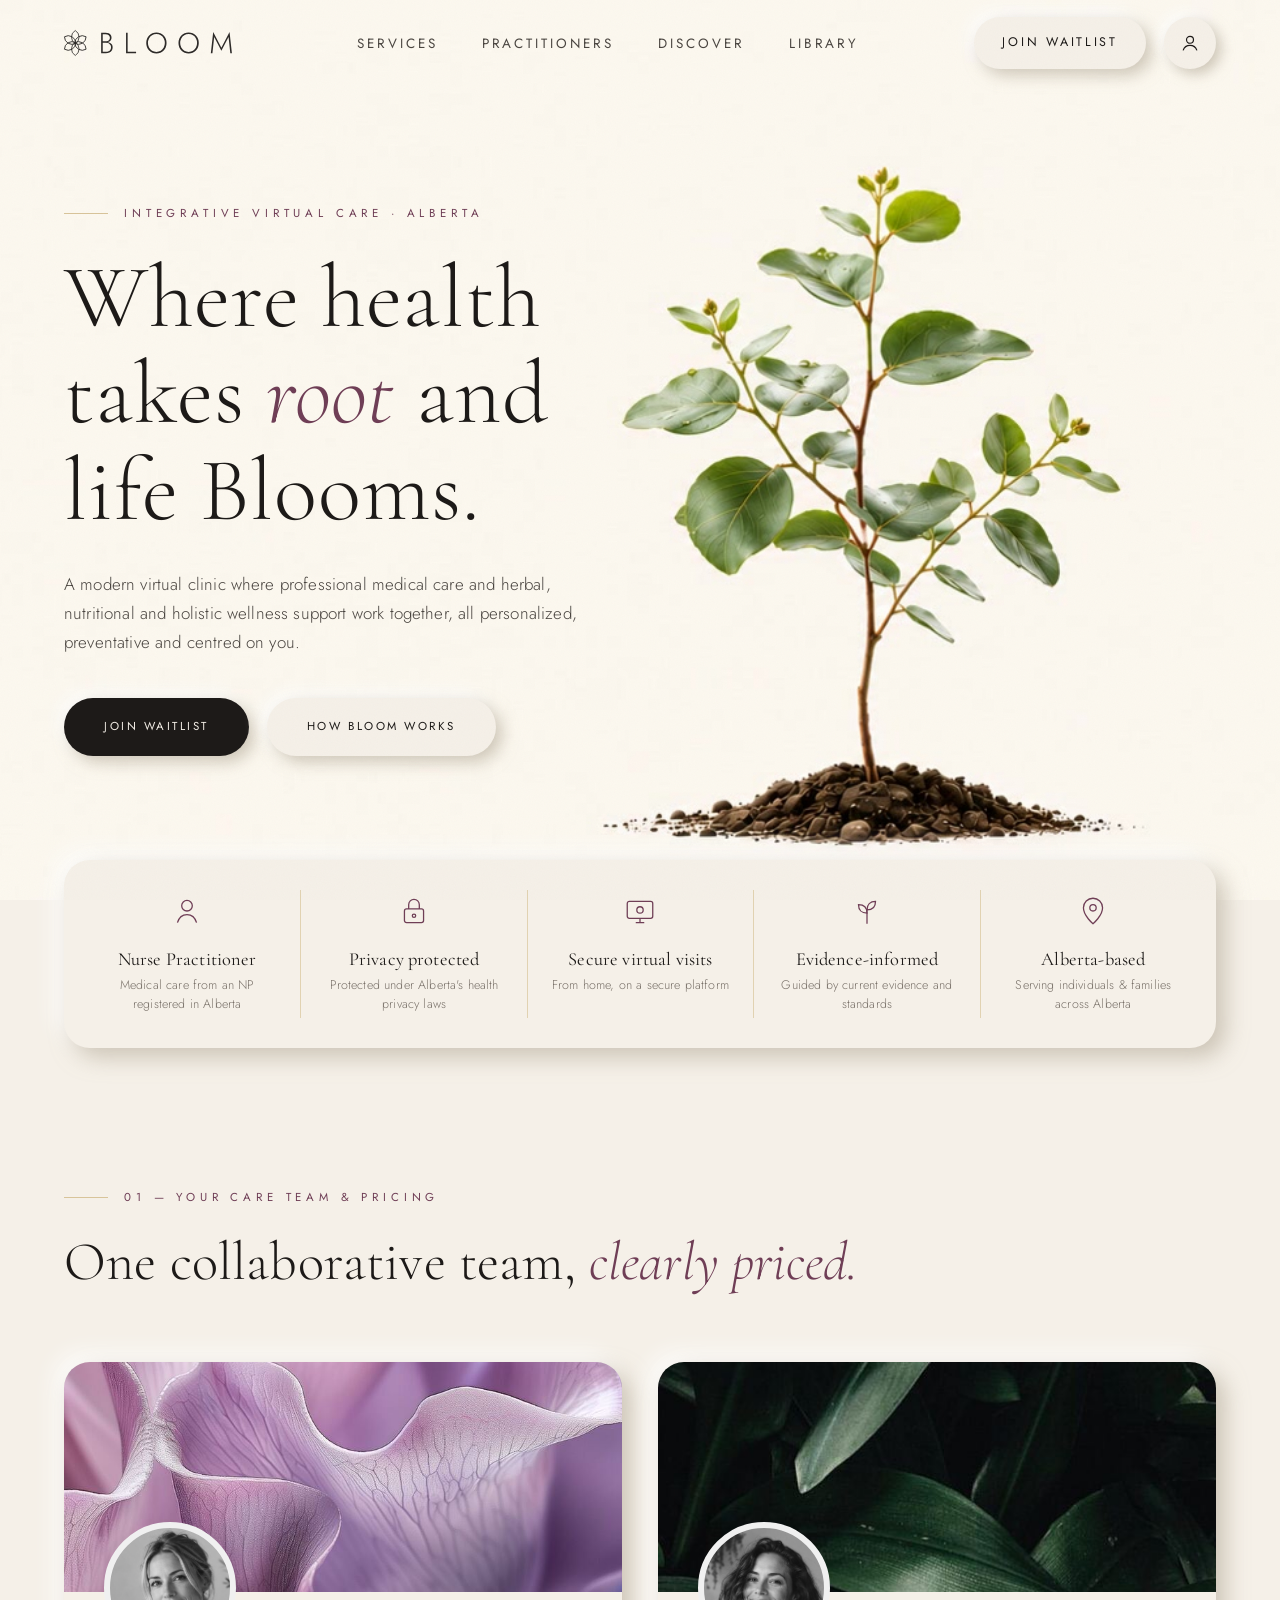
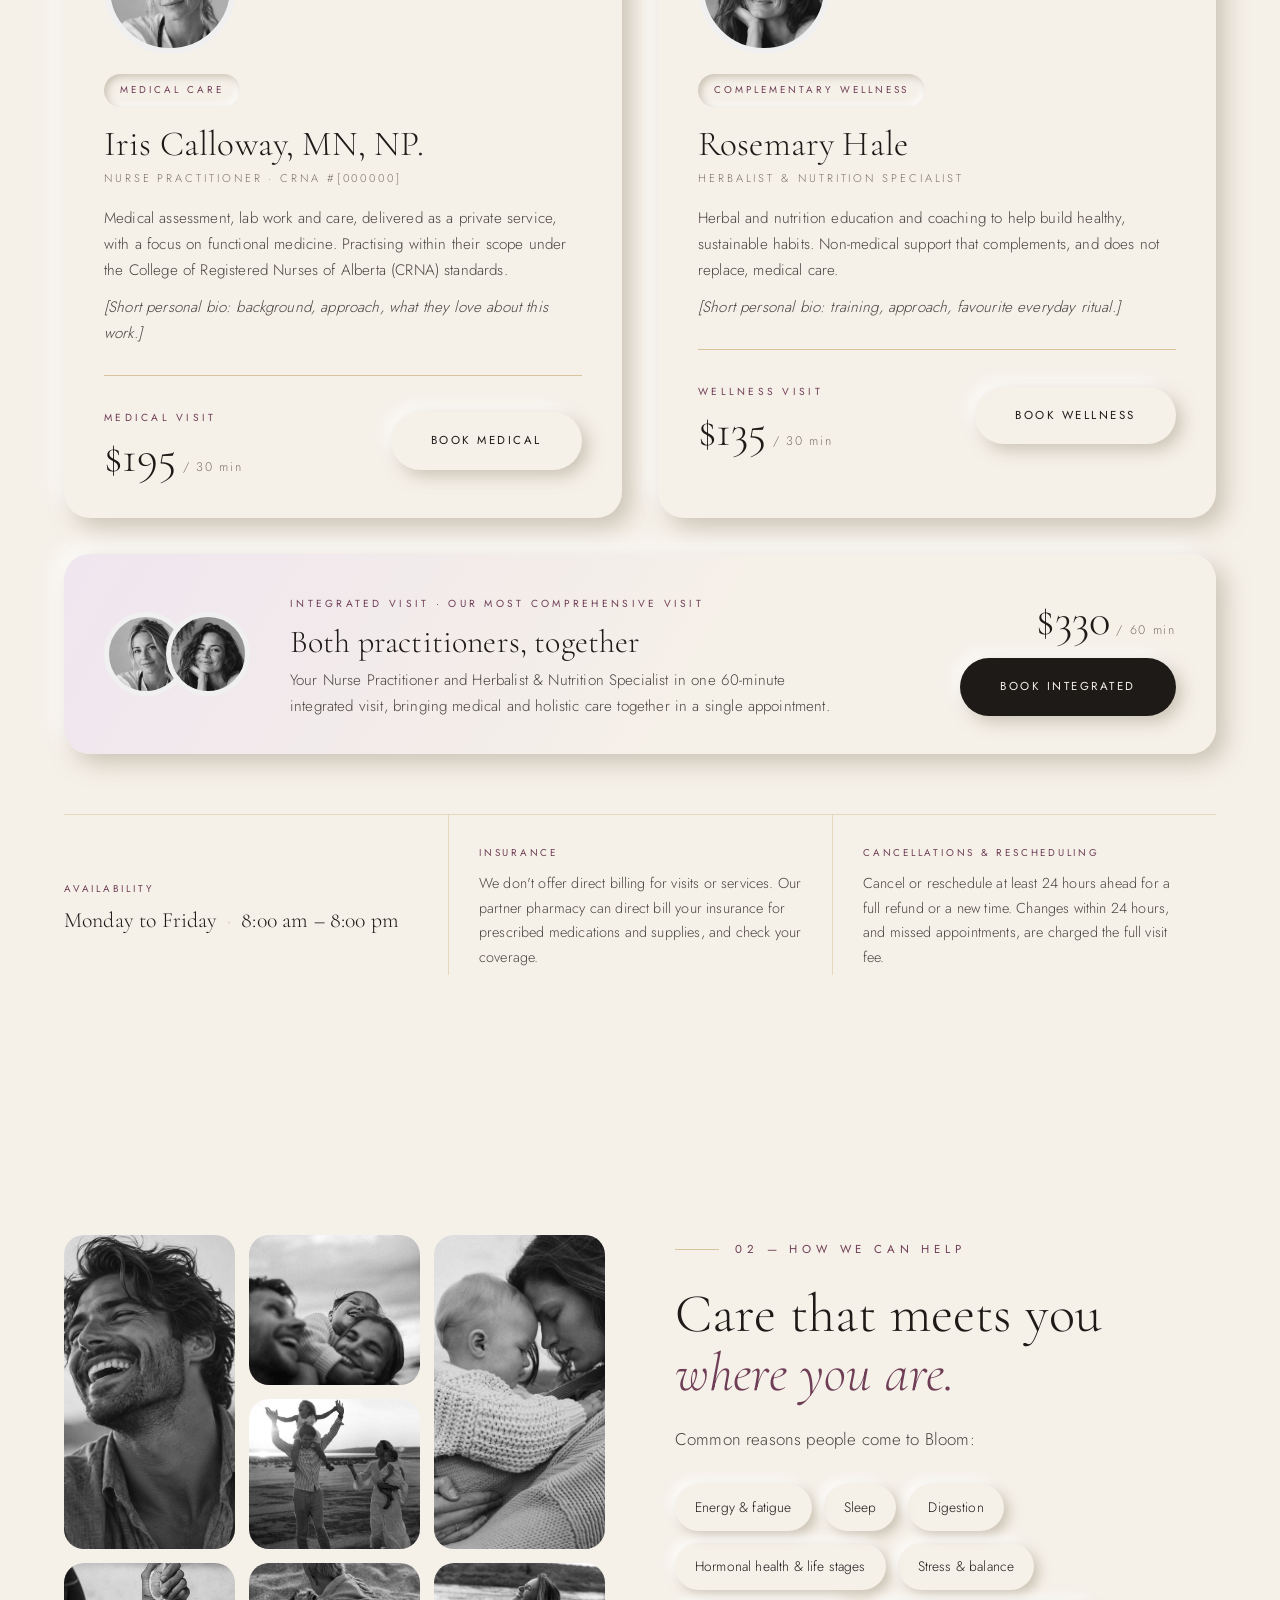
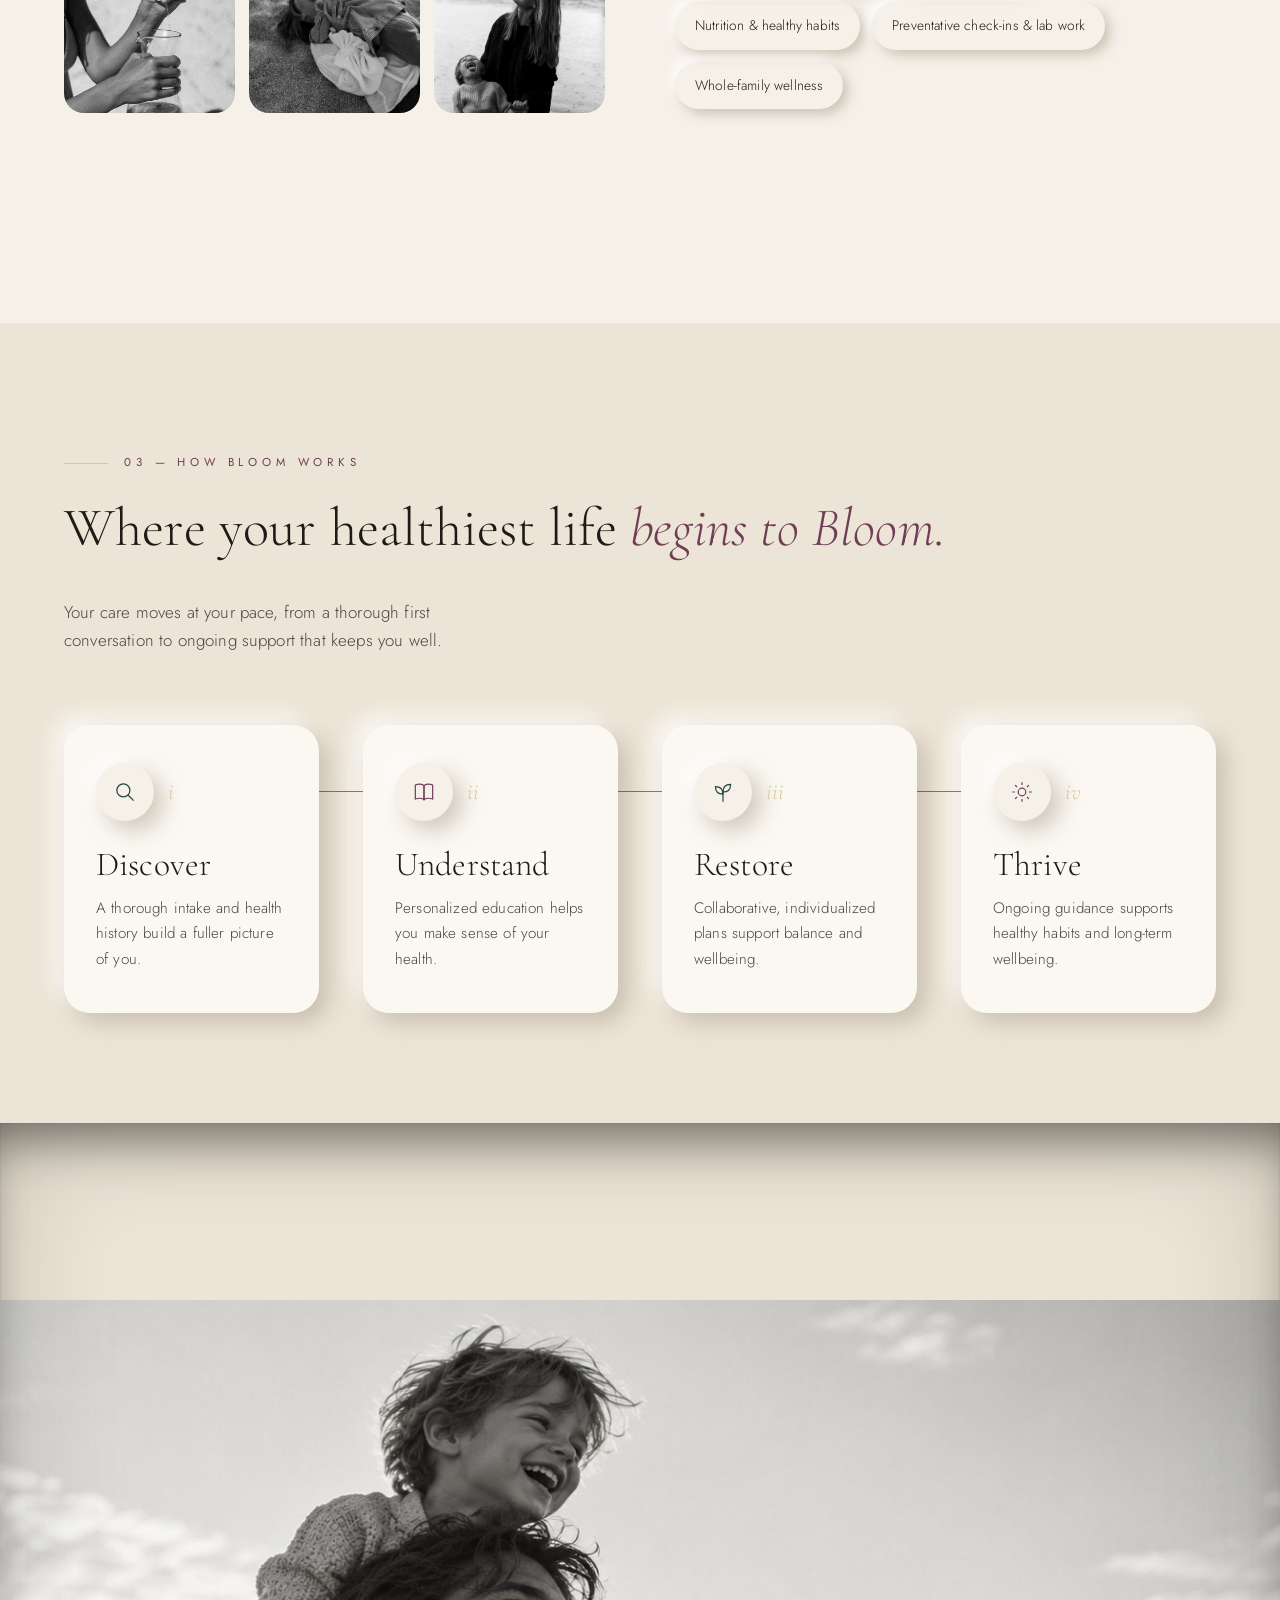
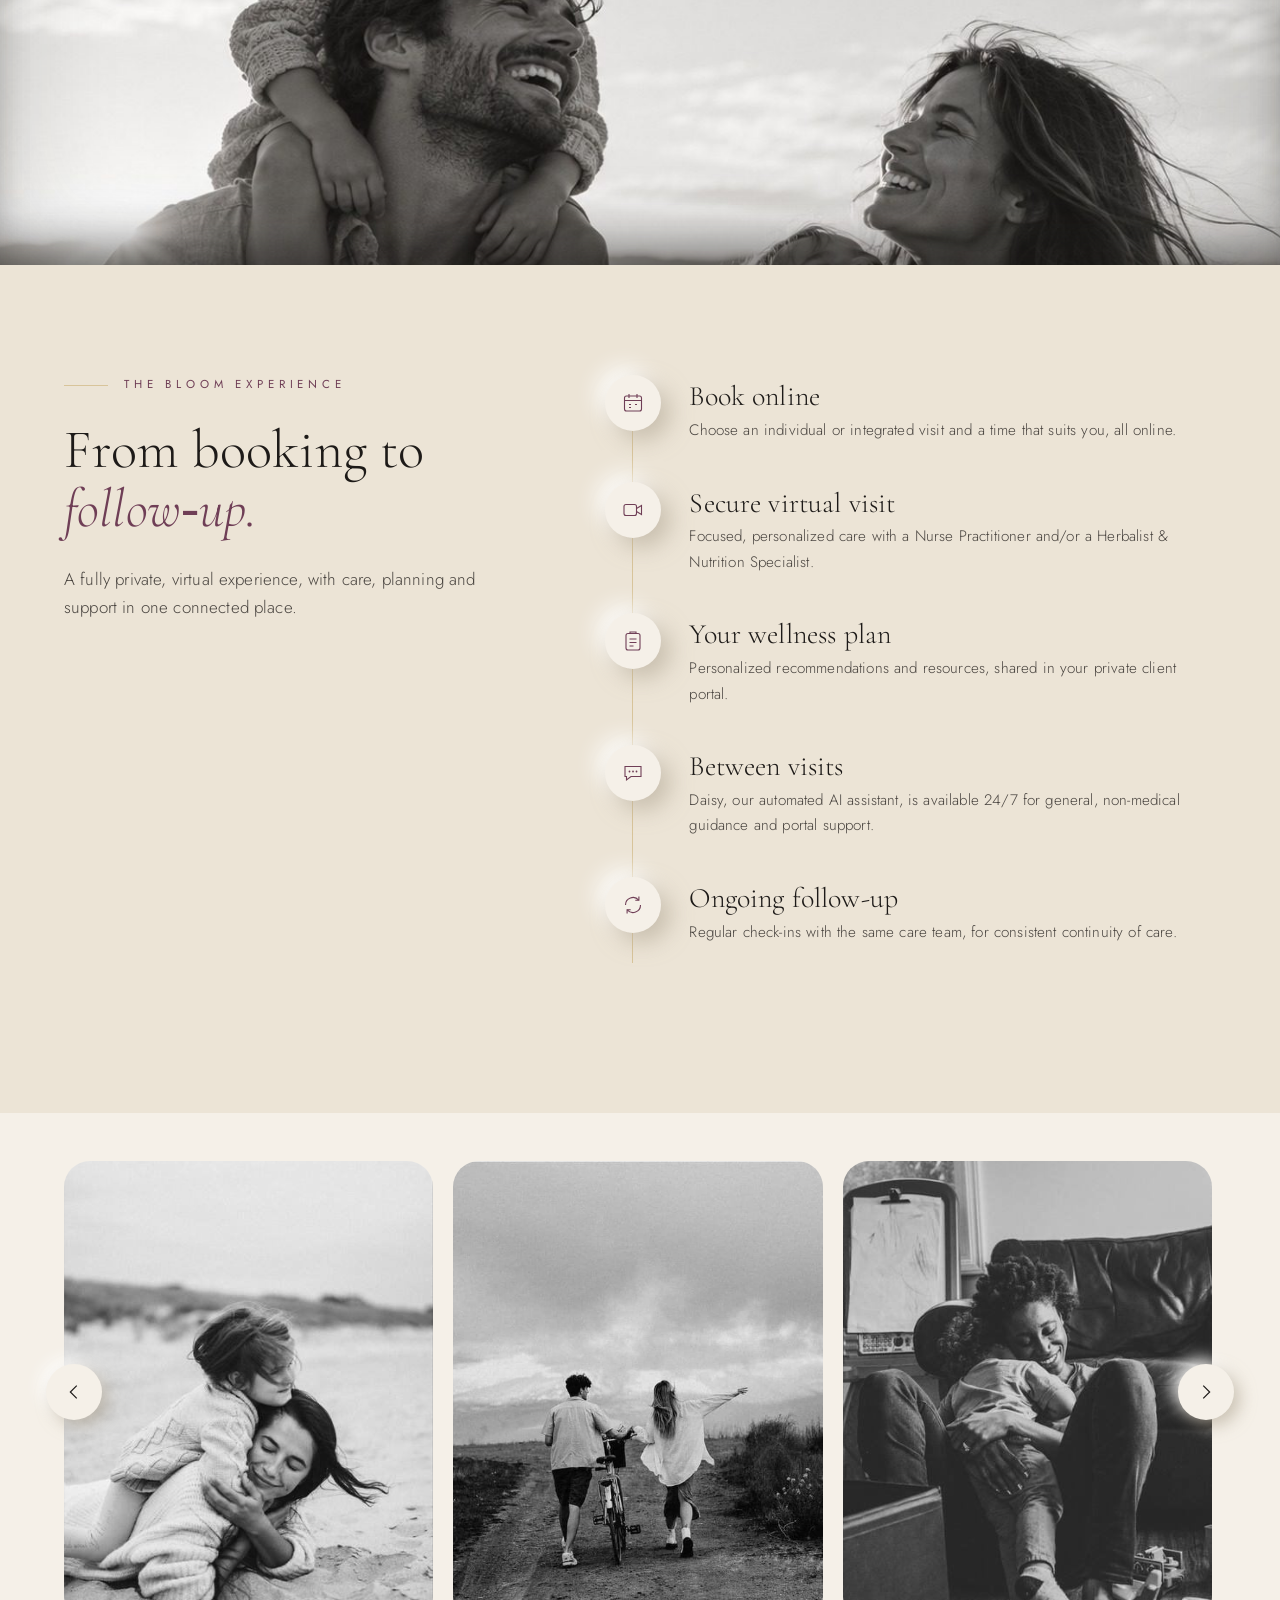
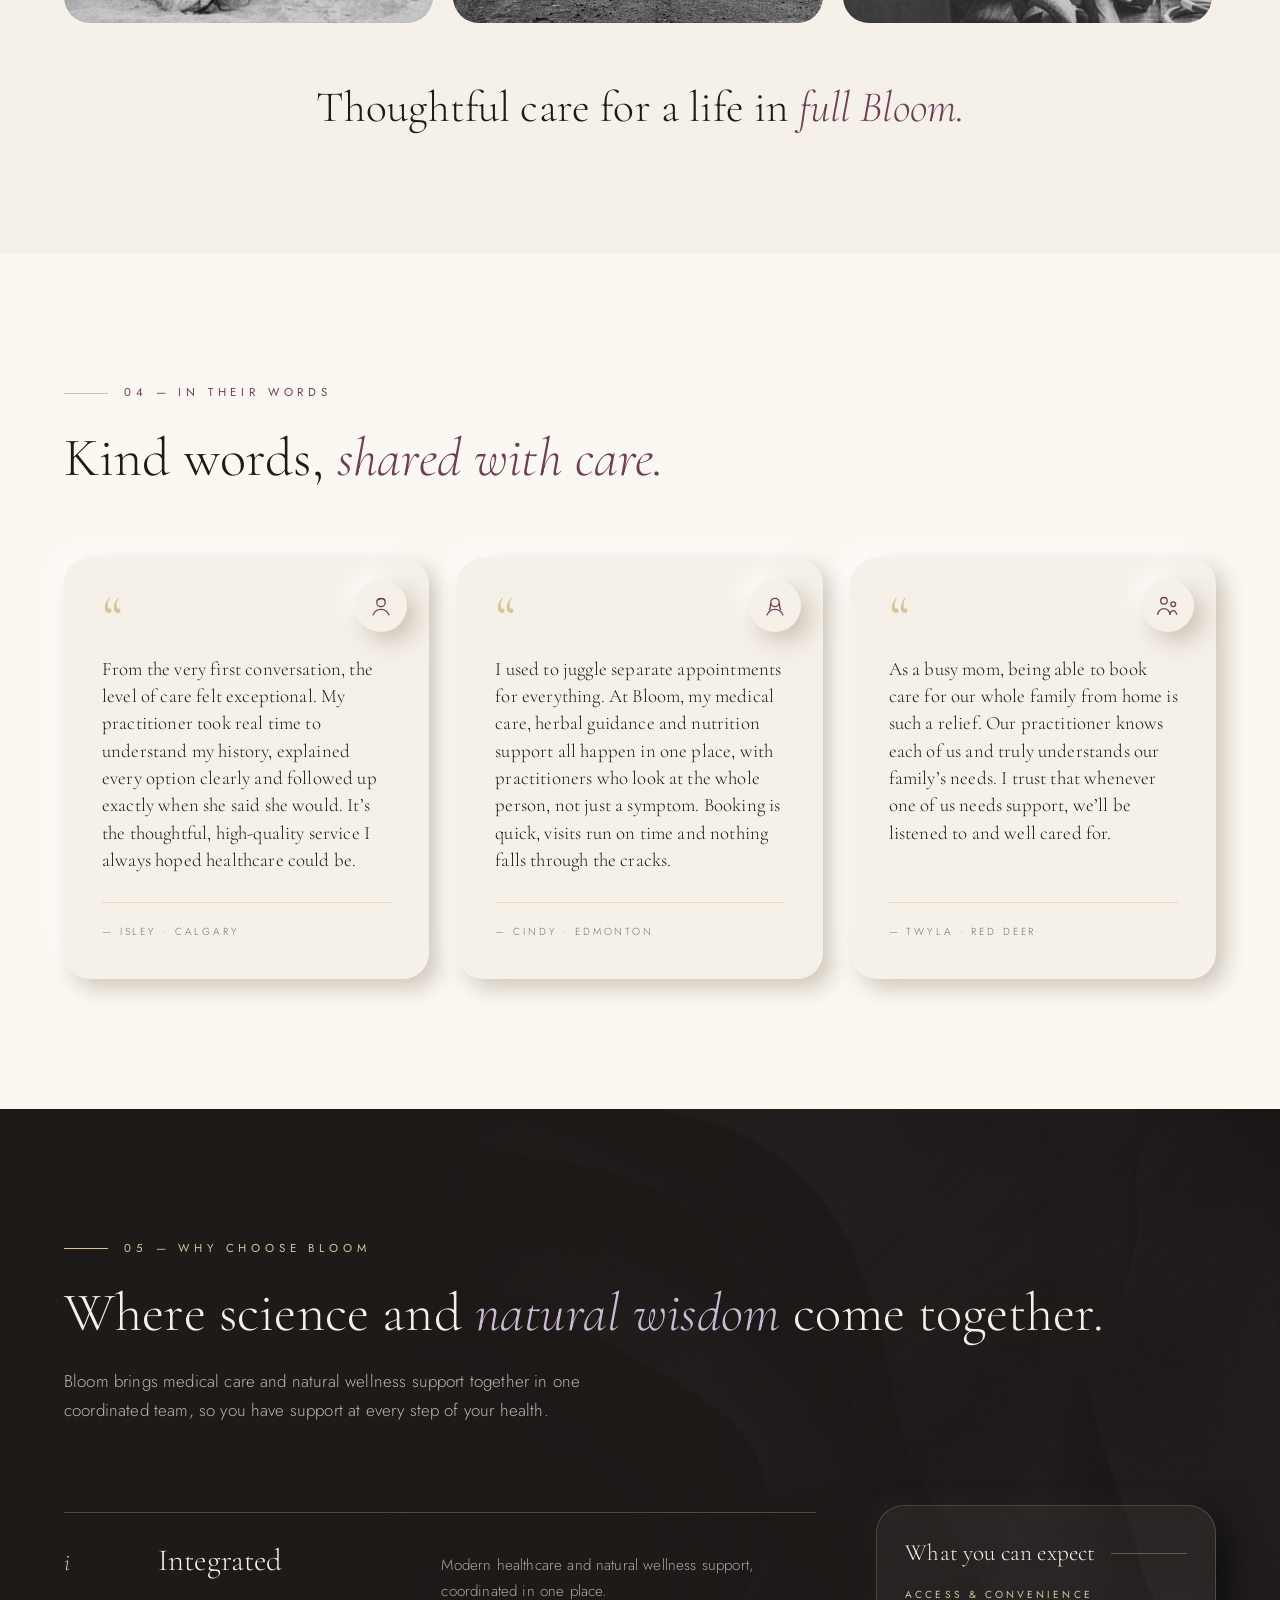
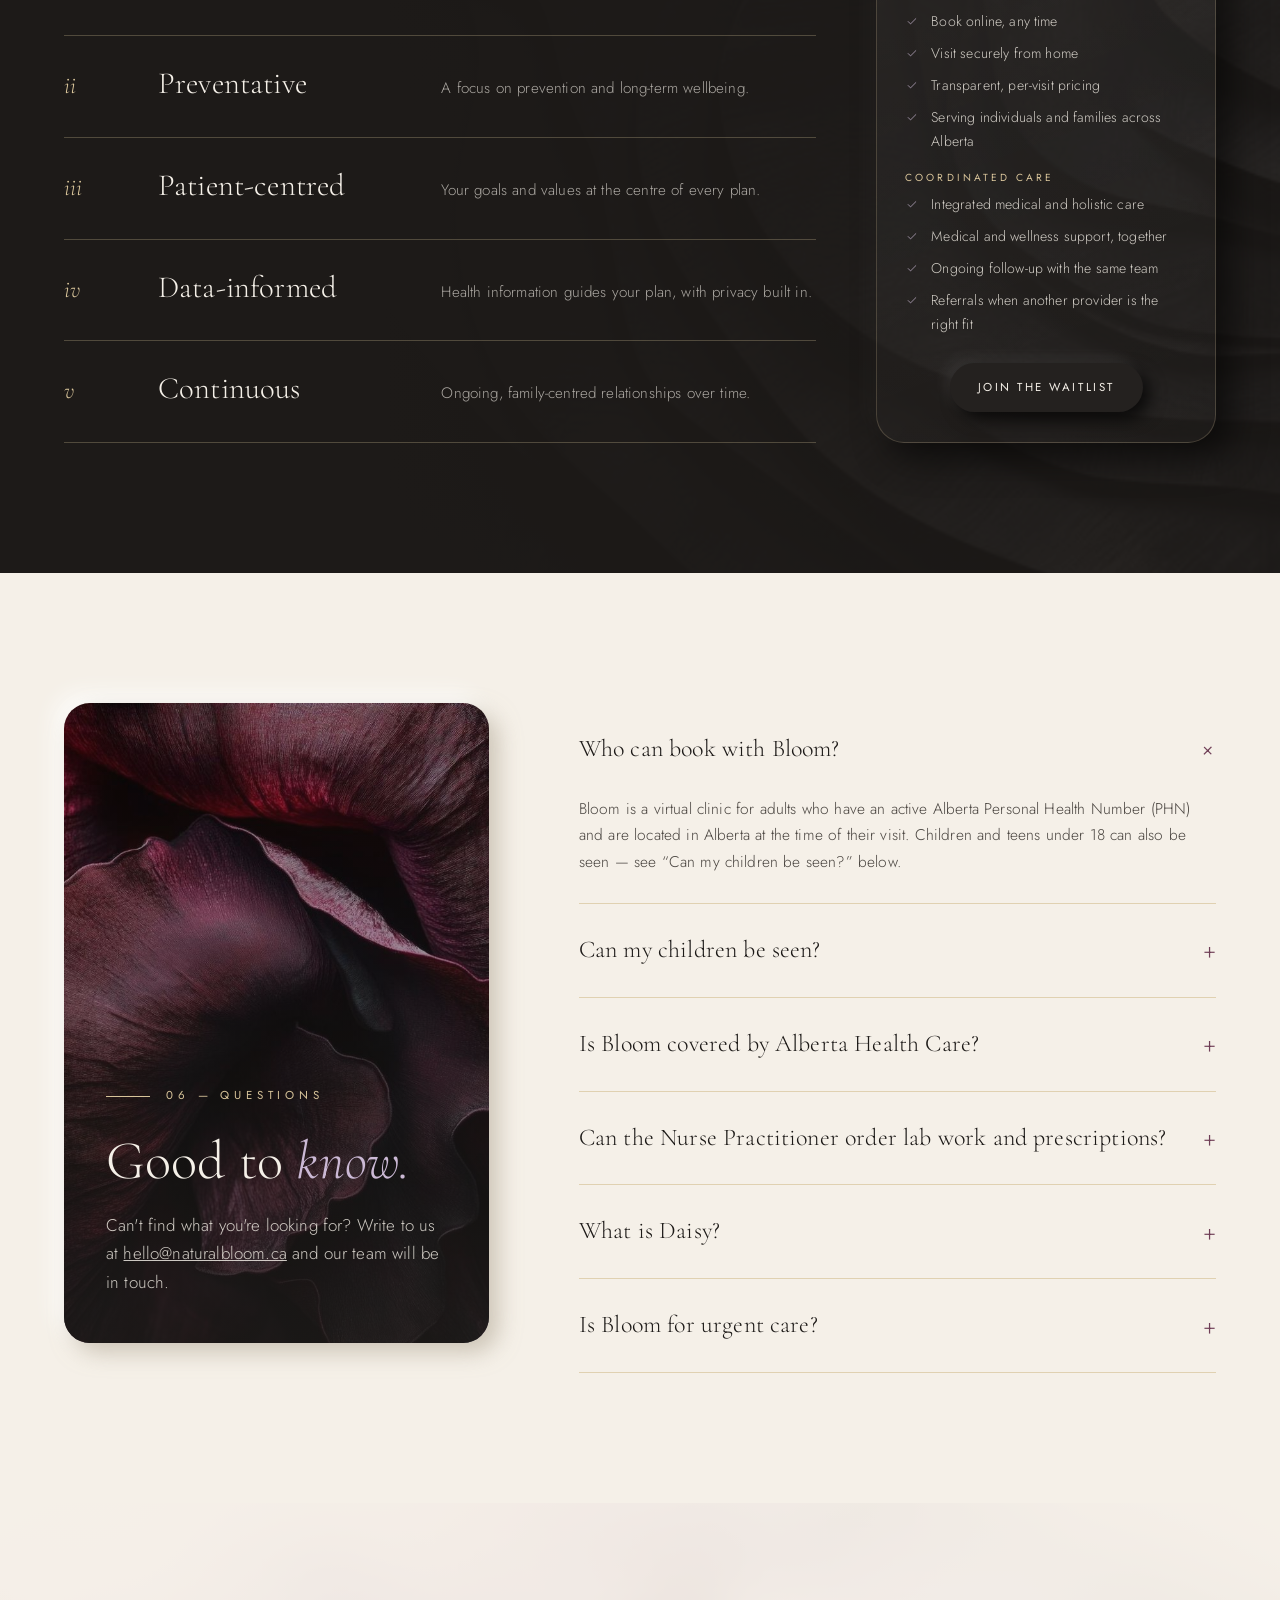
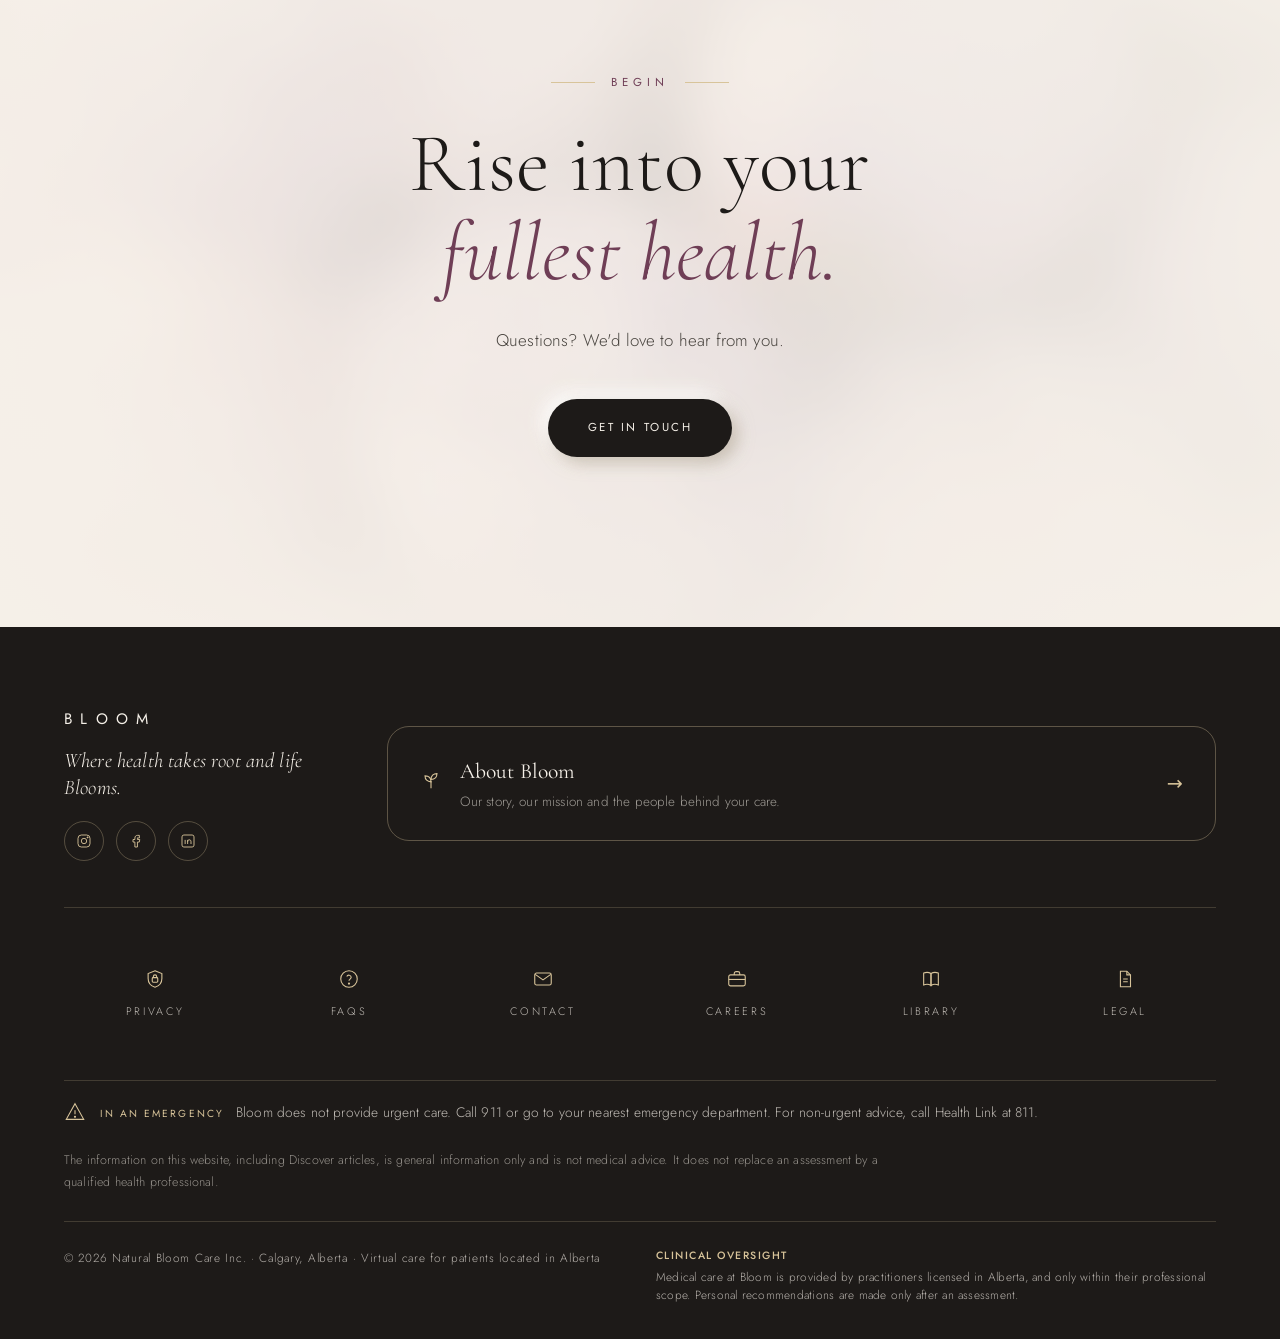
==== index.html @ 4338a2d7 "Merge main and record the password-hook plan gap. Keep the portal sign-in handoff, the animated nav " ====
<!DOCTYPE html>
<html lang="en">
<head>
<meta charset="UTF-8">
<meta name="viewport" content="width=device-width, initial-scale=1.0">
<meta name="color-scheme" content="light only">
<title>Bloom — Integrative Virtual Care, Alberta</title>
<link rel="stylesheet" href="/assets/fonts.css">
<style>
:root{
  --bone:#F5F0E8;--bone-deep:#ECE4D6;--bone-light:#FBF8F2;
  --ink:#1D1A18;--ink-soft:#4a4540;--muted:#7a726a;
  --burgundy:#6F3E56;--lilac:#CBB9D5;--emerald:#234539;--yellow:#F3E7BE;--gold:#D8C49A;
  --serif:'Cormorant Garamond',Georgia,serif;--sans:'Jost',system-ui,sans-serif;
  --sl:rgba(255,255,255,.85);--sd:rgba(170,158,138,.55);
}
:root{color-scheme:light only}
*{margin:0;padding:0;box-sizing:border-box}
html{scroll-behavior:smooth}
body{background:var(--bone);color:var(--ink);font-family:var(--sans);font-weight:300;line-height:1.7;letter-spacing:.01em;-webkit-font-smoothing:antialiased;overflow-x:hidden}
body::before{content:"";position:fixed;inset:0;pointer-events:none;z-index:9999;opacity:.035;mix-blend-mode:multiply;
  background-image:url("data:image/svg+xml,%3Csvg xmlns='http://www.w3.org/2000/svg' width='200' height='200'%3E%3Cfilter id='n'%3E%3CfeTurbulence type='fractalNoise' baseFrequency='0.85' numOctaves='3' stitchTiles='stitch'/%3E%3C/filter%3E%3Crect width='100%25' height='100%25' filter='url(%23n)'/%3E%3C/svg%3E")}
img{display:block;max-width:100%}
a{color:inherit}
h1,h2,h3,h4{font-family:var(--serif);font-weight:300;line-height:1.08}
h2{font-size:clamp(2.2rem,4.4vw,3.4rem)}
h2 em,h1 em{font-style:italic;color:var(--burgundy)}
.wrap{max-width:1180px;margin:0 auto;padding:0 48px}
section{position:relative;padding:130px 0}
.eyebrow{font-weight:400;font-size:.72rem;letter-spacing:.42em;text-transform:uppercase;color:var(--burgundy);display:flex;align-items:center;gap:16px;margin-bottom:26px}
.eyebrow::before{content:"";width:44px;height:1px;background:var(--gold)}
.lede{font-size:1.06rem;color:var(--ink-soft);max-width:520px}
.neo{background:var(--bone);border-radius:26px;box-shadow:9px 9px 22px var(--sd),-9px -9px 22px var(--sl)}
.neo-in{background:var(--bone);border-radius:22px;box-shadow:inset 5px 5px 12px var(--sd),inset -5px -5px 12px var(--sl)}
.btn{display:inline-block;font-weight:400;letter-spacing:.22em;text-transform:uppercase;font-size:.72rem;text-decoration:none;padding:19px 40px;border-radius:40px;transition:all .5s ease;cursor:pointer;border:0;font-family:var(--sans)}
.btn-solid{background:var(--ink);color:var(--bone);box-shadow:6px 6px 16px var(--sd),-6px -6px 16px var(--sl)}
.btn-solid:hover{background:var(--burgundy)}
.btn-soft{background:var(--bone);color:var(--ink);box-shadow:6px 6px 16px var(--sd),-6px -6px 16px var(--sl)}
.btn-soft:hover{box-shadow:inset 4px 4px 10px var(--sd),inset -4px -4px 10px var(--sl)}
.roman{font-family:var(--serif);font-style:italic;font-size:1.5rem;color:var(--burgundy)}
.reveal{opacity:0;transform:translateY(26px);transition:opacity 1.4s ease,transform 1.4s ease}
.reveal.in{opacity:1;transform:none}

/* NAV */
.nav{position:fixed;top:0;left:0;right:0;z-index:50;transition:background .6s ease,box-shadow .6s ease}
.nav.scrolled{background:rgba(245,240,232,.9);backdrop-filter:blur(14px);-webkit-backdrop-filter:blur(14px);box-shadow:0 1px 0 rgba(216,196,154,.5)}
.nav .wrap{display:flex;align-items:center;justify-content:space-between;height:86px}
.logo{font-weight:400;letter-spacing:.55em;font-size:.95rem;text-decoration:none}
.nav-links{display:flex;gap:38px;list-style:none}
.nav-links a{text-decoration:none;font-size:.72rem;letter-spacing:.24em;text-transform:uppercase;font-weight:400;color:var(--ink-soft);transition:color .4s}
.nav-links a:hover{color:var(--burgundy)}
.nav-right{display:flex;align-items:center;gap:26px}
.signin{font-size:.72rem;letter-spacing:.24em;text-transform:uppercase;text-decoration:none;font-weight:400}
.nav .btn{padding:14px 26px}
.menu-btn{display:none;background:none;border:0;font-family:var(--sans);font-size:.72rem;letter-spacing:.24em;text-transform:uppercase;cursor:pointer;color:var(--ink)}

/* HERO */
.hero{min-height:100vh;display:flex;align-items:center;padding:140px 0 90px;overflow:hidden}
.blob{position:absolute;border-radius:50%;filter:blur(90px);opacity:.5;animation:drift 20s ease-in-out infinite}
.b1{width:620px;height:620px;background:var(--lilac);top:-200px;right:-160px}
.b2{width:520px;height:520px;background:var(--yellow);bottom:-220px;left:-140px;animation-delay:-7s}
.b3{width:340px;height:340px;background:var(--emerald);opacity:.12;top:45%;left:32%;animation-delay:-12s}
@keyframes drift{0%,100%{transform:translate(0,0) scale(1)}50%{transform:translate(28px,-26px) scale(1.06)}}
.hero-inner{position:relative;z-index:2;display:grid;grid-template-columns:1.08fr .92fr;gap:64px;align-items:center}
.hero h1{font-size:clamp(3.2rem,7vw,6rem);letter-spacing:.01em}
.hero .lede{margin:30px 0 42px}
.hero-ctas{display:flex;gap:18px;flex-wrap:wrap}
.hero-meta{margin-top:46px;display:flex;gap:30px;flex-wrap:wrap;font-size:.7rem;letter-spacing:.28em;text-transform:uppercase;color:var(--muted)}
.hero-meta span::before{content:"·";margin-right:12px;color:var(--gold)}
.hero-meta span:first-child::before{display:none}
.hero-img{position:relative;padding:18px;border-radius:220px 220px 30px 30px}
.hero-img .ph{border-radius:204px 204px 18px 18px;overflow:hidden;aspect-ratio:3/4}
.hero-img img{width:100%;height:100%;object-fit:cover;animation:slowzoom 30s ease-in-out infinite alternate}
@keyframes slowzoom{from{transform:scale(1)}to{transform:scale(1.07)}}
.hero-tag{position:absolute;left:-34px;bottom:56px;padding:20px 26px;max-width:230px}
.hero-tag .t{font-family:var(--serif);font-size:1.25rem;font-style:italic;line-height:1.25}
.hero-tag .s{font-size:.66rem;letter-spacing:.26em;text-transform:uppercase;color:var(--muted);margin-top:8px}

/* PROBLEM */
.problem{background:var(--ink);color:var(--bone);overflow:hidden}
.problem .bg{position:absolute;inset:0;opacity:.28;background-size:cover;background-position:center}
.problem .bg::after{content:"";position:absolute;inset:0;background:linear-gradient(90deg,var(--ink) 25%,rgba(29,26,24,.55))}
.problem .wrap{position:relative;z-index:2}
.problem .eyebrow{color:var(--gold)}
.problem h2{max-width:720px}
.problem h2 em{color:var(--lilac)}
.problem .lede{color:rgba(245,240,232,.72);margin-top:24px}
.prob-grid{display:grid;grid-template-columns:repeat(3,1fr);gap:0;margin-top:70px;border-top:1px solid rgba(216,196,154,.35)}
.prob-grid div{padding:36px 36px 0 0}
.prob-grid div+div{padding-left:36px;border-left:1px solid rgba(216,196,154,.35)}
.prob-grid .roman{color:var(--gold)}
.prob-grid h3{font-size:1.8rem;margin:10px 0 10px}
.prob-grid p{color:rgba(245,240,232,.7);font-size:.96rem}

/* INTRO */
.intro-grid{display:grid;grid-template-columns:.9fr 1.1fr;gap:90px;align-items:center}
.intro-photo{border-radius:26px;overflow:hidden;aspect-ratio:4/5;filter:grayscale(1)}
.intro-photo img{width:100%;height:100%;object-fit:cover}
.intro-grid .lede{max-width:none;margin:26px 0 40px}
.care-cols{display:grid;grid-template-columns:1fr 1fr;gap:26px}
.care-cols .neo-in{padding:28px 30px}
.care-cols h4{font-family:var(--sans);font-size:.68rem;letter-spacing:.3em;text-transform:uppercase;font-weight:400;color:var(--burgundy);margin-bottom:14px}
.care-cols li{list-style:none;padding:8px 0;border-bottom:1px solid rgba(216,196,154,.5);font-size:.97rem}
.care-cols li:last-child{border:0}

/* HOW */
.how{background:var(--bone-deep)}
.sec-head{display:flex;justify-content:space-between;align-items:flex-end;gap:40px;margin-bottom:70px;flex-wrap:wrap}
.sec-head .lede{max-width:400px}
.steps{display:grid;grid-template-columns:repeat(4,1fr);gap:28px}
.step{padding:44px 32px 40px;transition:transform .8s ease}
.step:hover{transform:translateY(-6px)}
.step h3{font-size:2.1rem;margin:22px 0 14px}
.step p{font-size:.95rem;color:var(--ink-soft)}
.step .line{width:36px;height:1px;background:var(--gold);margin-top:26px}

/* TEAM */
.team-grid{display:grid;grid-template-columns:1fr 1fr;gap:40px}
.team-card{overflow:hidden;display:grid;grid-template-columns:.8fr 1.2fr}
.team-card .ph{min-height:100%;background-size:cover;background-position:center}
.team-card .body{padding:46px 42px}
.tag{display:inline-block;font-size:.62rem;letter-spacing:.3em;text-transform:uppercase;font-weight:400;padding:8px 16px;border-radius:30px;box-shadow:inset 3px 3px 7px var(--sd),inset -3px -3px 7px var(--sl);color:var(--burgundy)}
.team-card h3{font-size:2.2rem;margin:22px 0 6px}
.team-card .sub{font-size:.7rem;letter-spacing:.26em;text-transform:uppercase;color:var(--muted);margin-bottom:20px}
.team-card p{font-size:.95rem;color:var(--ink-soft)}
.scope-note{text-align:center;margin-top:46px;font-family:var(--serif);font-style:italic;font-size:1.3rem;color:var(--ink-soft)}

/* SERVICES */
.services{background:linear-gradient(180deg,var(--bone) 0%,var(--bone-light) 100%)}
.svc-grid{display:grid;grid-template-columns:repeat(3,1fr);gap:32px;align-items:stretch}
.svc{padding:48px 40px 44px;display:flex;flex-direction:column}
.svc.feature{background:linear-gradient(160deg,#efe6ef 0%,var(--bone) 60%)}
.svc .kind{font-size:.66rem;letter-spacing:.32em;text-transform:uppercase;color:var(--burgundy);font-weight:400}
.svc h3{font-size:2.3rem;margin:16px 0 18px}
.price{font-family:var(--serif);font-size:3.4rem;line-height:1}
.price small{font-family:var(--sans);font-size:.78rem;letter-spacing:.14em;color:var(--muted);margin-left:6px}
.svc .who{margin:22px 0 30px;padding-top:22px;border-top:1px solid var(--gold);font-size:.95rem;color:var(--ink-soft);flex:1}
.svc .btn{align-self:flex-start}
.badge{position:absolute;top:24px;right:24px;font-size:.6rem;letter-spacing:.28em;text-transform:uppercase;color:var(--emerald);font-weight:500}
.svc{position:relative}
.svc-note{display:grid;grid-template-columns:repeat(3,1fr);gap:32px;margin-top:44px;font-size:.88rem;color:var(--muted)}
.svc-note strong{display:block;font-weight:400;color:var(--ink);letter-spacing:.2em;text-transform:uppercase;font-size:.66rem;margin-bottom:6px}

/* JOURNEY */
.journey-grid{display:grid;grid-template-columns:.85fr 1.15fr;gap:90px;align-items:start}
.journey-list{list-style:none;position:relative}
.journey-list::before{content:"";position:absolute;left:27px;top:20px;bottom:20px;width:1px;background:var(--gold)}
.journey-list li{display:grid;grid-template-columns:56px 1fr;gap:28px;padding:0 0 38px;position:relative}
.journey-list .n{width:56px;height:56px;border-radius:50%;display:grid;place-items:center;font-family:var(--serif);font-size:1.25rem;font-style:italic;color:var(--burgundy)}
.journey-list h3{font-size:1.75rem;margin:6px 0 6px}
.journey-list p{font-size:.95rem;color:var(--ink-soft)}
.sticky{position:sticky;top:120px}
.sticky .lede{margin:26px 0 34px}

/* PORTAL PREVIEW */
.portal{background:var(--bone-deep);overflow:hidden}
.portal .blob{opacity:.35}
.portal-grid{display:grid;grid-template-columns:.8fr 1.2fr;gap:70px;align-items:center;position:relative;z-index:2}
.feat{list-style:none;margin-top:34px}
.feat li{padding:16px 0;border-bottom:1px solid rgba(216,196,154,.6);display:flex;gap:18px}
.feat li .roman{font-size:1.15rem;min-width:22px}
.feat b{font-weight:400;display:block}
.feat span{font-size:.92rem;color:var(--ink-soft)}
.mock{padding:26px;border-radius:30px;position:relative}
.mock-bar{display:flex;justify-content:space-between;align-items:center;padding:4px 8px 20px;border-bottom:1px solid rgba(216,196,154,.6)}
.mock-bar .logo{font-size:.72rem}
.mock-bar .tabs{display:flex;gap:18px;font-size:.6rem;letter-spacing:.2em;text-transform:uppercase;color:var(--muted)}
.mock-bar .tabs .on{color:var(--burgundy)}
.avatar{width:30px;height:30px;border-radius:50%;display:grid;place-items:center;font-size:.6rem;letter-spacing:.1em}
.mock-hello{padding:24px 8px 18px}
.mock-hello .k{font-size:.6rem;letter-spacing:.3em;text-transform:uppercase;color:var(--burgundy)}
.mock-hello h4{font-size:2.1rem;margin-top:6px}
.mock-row{display:grid;grid-template-columns:1.2fr .8fr;gap:18px}
.mcard{padding:20px 22px}
.mcard .k{font-size:.58rem;letter-spacing:.28em;text-transform:uppercase;color:var(--muted);margin-bottom:12px}
.marker{display:flex;justify-content:space-between;align-items:baseline;padding:8px 0;border-bottom:1px solid rgba(216,196,154,.5);font-size:.82rem}
.marker:last-child{border:0}
.marker em{font-style:normal;font-size:.56rem;letter-spacing:.18em;text-transform:uppercase;padding:3px 9px;border-radius:20px;background:rgba(35,69,57,.1);color:var(--emerald)}
.marker em.lo{background:rgba(111,62,86,.1);color:var(--burgundy)}
.plan li{list-style:none;font-size:.8rem;padding:6px 0 6px 16px;position:relative;color:var(--ink-soft)}
.plan li::before{content:"";position:absolute;left:0;top:14px;width:7px;height:1px;background:var(--gold)}
.daisy{margin-top:18px;padding:18px 22px;display:flex;gap:16px;align-items:flex-start}
.daisy .dot{width:38px;height:38px;border-radius:50%;flex:none;background:radial-gradient(circle at 35% 35%,var(--yellow),var(--gold))}
.daisy p{font-size:.82rem;color:var(--ink-soft)}
.daisy b{font-weight:400;color:var(--ink);font-size:.62rem;letter-spacing:.26em;text-transform:uppercase;display:block;margin-bottom:4px}
.sample{position:absolute;top:-14px;right:30px;font-size:.58rem;letter-spacing:.3em;text-transform:uppercase;background:var(--ink);color:var(--bone);padding:7px 14px;border-radius:20px}

/* WHO */
.who-grid{display:grid;grid-template-columns:1.1fr .9fr;gap:80px;align-items:center}
.mosaic{display:grid;grid-template-columns:repeat(3,1fr);grid-auto-rows:150px;gap:14px}
.mosaic div{border-radius:20px;background-size:cover;background-position:center;filter:grayscale(1) contrast(1.02)}
.mosaic .tall{grid-row:span 2}
.who-list{list-style:none;margin-top:34px}
.who-list li{display:grid;grid-template-columns:44px 1fr;padding:17px 0;border-bottom:1px solid rgba(216,196,154,.6);font-size:1rem}
.who-list li span{font-family:var(--serif);font-style:italic;color:var(--burgundy);font-size:1.15rem}

/* STANDARDS */
.standards{background:var(--emerald);color:var(--bone)}
.standards .eyebrow{color:var(--gold)}
.standards h2 em{color:var(--yellow)}
.std-grid{display:grid;grid-template-columns:repeat(3,1fr);gap:0;margin-top:64px}
.std-grid div{padding:34px 34px 34px 0;border-top:1px solid rgba(216,196,154,.35)}
.std-grid div:nth-child(3n+2),.std-grid div:nth-child(3n+3){padding-left:34px;border-left:1px solid rgba(216,196,154,.35)}
.std-grid h3{font-size:1.6rem;margin-bottom:10px}
.std-grid p{font-size:.93rem;color:rgba(245,240,232,.72)}

/* QUOTE */
.quote{padding:0;display:grid;grid-template-columns:1fr 1fr;min-height:620px}
.quote .ph{background-size:cover;background-position:center}
.quote .q{display:flex;flex-direction:column;justify-content:center;padding:90px 80px;background:var(--bone-light)}
.quote .mark{font-family:var(--serif);font-size:6rem;line-height:.5;color:var(--gold)}
.quote blockquote{font-family:var(--serif);font-weight:300;font-size:clamp(2rem,3.4vw,2.9rem);line-height:1.18;margin:28px 0}
.quote blockquote em{color:var(--burgundy)}
.quote cite{font-style:normal;font-size:.68rem;letter-spacing:.3em;text-transform:uppercase;color:var(--muted)}

/* FAQ */
.faq-grid{display:grid;grid-template-columns:.8fr 1.2fr;gap:90px}
details{border-bottom:1px solid rgba(216,196,154,.7)}
summary{list-style:none;cursor:pointer;padding:26px 0;display:flex;justify-content:space-between;align-items:center;gap:20px;font-family:var(--serif);font-size:1.5rem}
summary::-webkit-details-marker{display:none}
summary::after{content:"+";font-family:var(--sans);font-weight:300;font-size:1.4rem;color:var(--burgundy);transition:transform .5s}
details[open] summary::after{transform:rotate(45deg)}
details p{padding:0 0 28px;color:var(--ink-soft);font-size:.97rem;max-width:620px}

/* CTA */
.cta-final{text-align:center;overflow:hidden;padding:170px 0}
.cta-final .bgimg{position:absolute;inset:0;background-size:cover;background-position:center;opacity:.3}
.cta-final .bgimg::after{content:"";position:absolute;inset:0;background:radial-gradient(80% 80% at 50% 50%,rgba(245,240,232,.5),var(--bone) 85%)}
.cta-final .wrap{position:relative;z-index:2}
.cta-final .eyebrow{justify-content:center}
.cta-final .eyebrow::after{content:"";width:44px;height:1px;background:var(--gold)}
.cta-final h2{font-size:clamp(3rem,6.5vw,5.4rem)}
.cta-final .lede{margin:28px auto 44px;text-align:center}

/* FOOTER */
footer{background:var(--ink);color:rgba(245,240,232,.7);padding:90px 0 40px;font-size:.88rem}
.f-grid{display:grid;grid-template-columns:1.4fr 1fr 1fr 1fr;gap:50px}
footer .logo{color:var(--bone);display:block;margin-bottom:20px}
footer .tl{font-family:var(--serif);font-style:italic;font-size:1.3rem;color:var(--bone);line-height:1.3;max-width:280px}
footer h5{font-weight:400;font-size:.64rem;letter-spacing:.3em;text-transform:uppercase;color:var(--gold);margin-bottom:18px}
footer ul{list-style:none}
footer li{padding:5px 0}
footer a{text-decoration:none;transition:color .3s}
footer a:hover{color:var(--bone)}
.emergency{margin-top:60px;padding:22px 28px;border:1px solid rgba(216,196,154,.35);border-radius:18px;display:flex;gap:20px;align-items:center;color:var(--bone)}
.emergency b{font-weight:400;letter-spacing:.24em;text-transform:uppercase;font-size:.66rem;color:var(--gold);white-space:nowrap}
.f-base{margin-top:40px;padding-top:26px;border-top:1px solid rgba(216,196,154,.2);display:flex;justify-content:space-between;gap:20px;flex-wrap:wrap;font-size:.74rem;letter-spacing:.06em}

/* RESPONSIVE */
@media (max-width:1020px){
  .nav-links{display:none}
  .hero-inner,.intro-grid,.journey-grid,.portal-grid,.who-grid,.faq-grid{grid-template-columns:1fr;gap:56px}
  .steps{grid-template-columns:1fr 1fr}
  .team-grid,.svc-grid{grid-template-columns:1fr}
  .svc-note{grid-template-columns:1fr;gap:16px}
  .sticky{position:static}
  .hero-img{max-width:440px;margin:0 auto}
  .hero-tag{left:0}
  .f-grid{grid-template-columns:1fr 1fr}
}
@media (max-width:720px){
  .wrap{padding:0 20px}
  section{padding:90px 0}
  .signin{display:none}
  .nav .btn{padding:12px 18px;font-size:.62rem;letter-spacing:.16em}
  .logo{letter-spacing:.4em;font-size:.82rem}
  .steps{grid-template-columns:1fr}
  .prob-grid,.std-grid{grid-template-columns:1fr}
  .prob-grid div+div,.std-grid div:nth-child(n){padding-left:0;border-left:0}
  .care-cols{grid-template-columns:1fr}
  .team-card{grid-template-columns:1fr}
  .team-card .ph{height:220px}
  .team-card .body{padding:34px 28px}
  .mock-row{grid-template-columns:1fr}
  .mock-bar .tabs{display:none}
  .quote{grid-template-columns:1fr}
  .quote .ph{height:340px}
  .quote .q{padding:60px 24px}
  .f-grid{grid-template-columns:1fr}
  .emergency{flex-direction:column;align-items:flex-start;gap:8px}
  .hero-tag{position:relative;left:0;bottom:0;margin-top:-30px;margin-left:16px}
  .mosaic{grid-auto-rows:110px}
}

/* ===== v2 additions ===== */
.hero-book{margin-top:40px;padding:22px 24px;display:flex;flex-direction:column;gap:14px;max-width:560px}
.hero-book .k{font-size:.62rem;letter-spacing:.3em;text-transform:uppercase;color:var(--muted)}
.pills{display:flex;gap:10px;flex-wrap:wrap}
.pill{font-size:.72rem;letter-spacing:.08em;padding:10px 16px;border-radius:30px;text-decoration:none;box-shadow:4px 4px 10px var(--sd),-4px -4px 10px var(--sl);transition:all .4s}
.pill b{font-weight:400}.pill span{color:var(--muted);margin-left:6px}
.pill:hover{box-shadow:inset 3px 3px 8px var(--sd),inset -3px -3px 8px var(--sl);color:var(--burgundy)}
.trust{padding:0 0 10px;margin-top:-40px;z-index:3}
.trust-bar{display:grid;grid-template-columns:repeat(5,1fr);padding:30px 10px}
.trust-bar div{padding:4px 22px;text-align:center;border-left:1px solid rgba(216,196,154,.7)}
.trust-bar div:first-child{border:0}
.trust-bar .ic{width:34px;height:34px;margin:0 auto 12px;color:var(--burgundy)}
.trust-bar b{display:block;font-family:var(--serif);font-weight:400;font-size:1.15rem;line-height:1.2}
.trust-bar span{font-size:.78rem;color:var(--muted);line-height:1.5;display:block;margin-top:6px}
.needs-grid{display:grid;grid-template-columns:1fr 1fr;gap:70px;align-items:center;margin-bottom:80px}
.chips{display:flex;flex-wrap:wrap;gap:12px;margin-top:30px}
.chip{font-size:.86rem;padding:12px 20px;border-radius:30px;box-shadow:inset 3px 3px 8px var(--sd),inset -3px -3px 8px var(--sl)}
.needs-note{font-size:.86rem;color:var(--muted);margin-top:24px;font-style:italic}
.visit-grid{display:grid;grid-template-columns:repeat(3,1fr);gap:28px}
.visit{padding:40px 36px}
.visit .kind{font-size:.64rem;letter-spacing:.32em;text-transform:uppercase;color:var(--burgundy);font-weight:400}
.visit h3{font-size:2rem;margin:14px 0 14px}
.visit p{font-size:.94rem;color:var(--ink-soft)}
.visit .len{margin-top:20px;padding-top:16px;border-top:1px solid var(--gold);font-size:.68rem;letter-spacing:.26em;text-transform:uppercase;color:var(--muted)}
.avail{display:grid;grid-template-columns:repeat(4,1fr);gap:24px;margin-top:50px}
.avail div{padding:24px 26px}
.avail strong{display:block;font-weight:400;font-size:.62rem;letter-spacing:.28em;text-transform:uppercase;color:var(--burgundy);margin-bottom:8px}
.avail p{font-size:.88rem;color:var(--ink-soft)}
.testi{background:var(--bone-light)}
.testi-grid{display:grid;grid-template-columns:repeat(3,1fr);gap:28px;margin-top:20px}
.tcard{padding:40px 34px;position:relative}
.tcard .mark{font-family:var(--serif);font-size:4rem;line-height:.5;color:var(--gold)}
.tcard p{font-family:var(--serif);font-size:1.4rem;line-height:1.3;margin:22px 0 22px}
.tcard cite{font-style:normal;font-size:.64rem;letter-spacing:.28em;text-transform:uppercase;color:var(--muted)}
.ph-pill{position:absolute;top:-12px;right:24px;font-size:.56rem;letter-spacing:.28em;text-transform:uppercase;background:var(--ink);color:var(--bone);padding:6px 12px;border-radius:20px}
.testi-note{margin-top:34px;font-size:.82rem;color:var(--muted);text-align:center}
.why{background:var(--ink);color:var(--bone);overflow:hidden}
.why .bg{position:absolute;inset:0;opacity:.22;background-size:cover;background-position:center}
.why .bg::after{content:"";position:absolute;inset:0;background:linear-gradient(90deg,var(--ink) 30%,rgba(29,26,24,.6))}
.why .wrap{position:relative;z-index:2}
.why .eyebrow{color:var(--gold)}
.why h2 em{color:var(--lilac)}
.why .lede{color:rgba(245,240,232,.72);margin-top:24px}
.diff{display:grid;grid-template-columns:repeat(5,1fr);margin-top:70px;border-top:1px solid rgba(216,196,154,.35)}
.diff div{padding:34px 26px 0 0}
.diff div+div{padding-left:26px;border-left:1px solid rgba(216,196,154,.35)}
.diff .roman{color:var(--gold)}
.diff h3{font-size:1.6rem;margin:8px 0 10px}
.diff p{font-size:.9rem;color:rgba(245,240,232,.7)}
.vs{display:grid;grid-template-columns:1fr 1fr;gap:0;margin-top:70px;border-radius:24px;overflow:hidden;border:1px solid rgba(216,196,154,.3)}
.vs>div{padding:34px 38px}
.vs>div+div{background:rgba(203,185,213,.08);border-left:1px solid rgba(216,196,154,.3)}
.vs h4{font-family:var(--sans);font-weight:400;font-size:.64rem;letter-spacing:.3em;text-transform:uppercase;color:var(--gold);margin-bottom:16px}
.vs li{list-style:none;padding:8px 0;font-size:.95rem;color:rgba(245,240,232,.75);border-bottom:1px solid rgba(216,196,154,.15)}
.vs li:last-child{border:0}
.vs>div+div li{color:var(--bone)}
@media (max-width:1020px){
  .trust-bar{grid-template-columns:repeat(3,1fr);row-gap:26px}
  .trust-bar div:nth-child(4){border:0}
  .needs-grid{grid-template-columns:1fr;gap:50px}
  .visit-grid,.testi-grid{grid-template-columns:1fr}
  .avail{grid-template-columns:1fr 1fr}
  .diff{grid-template-columns:1fr 1fr}
  .diff div:nth-child(n){padding-left:0;border-left:0;padding-right:20px}
}
@media (max-width:720px){
  .trust{margin-top:-20px}
  .trust-bar{grid-template-columns:1fr 1fr}
  .trust-bar div{border:0!important;padding:4px 8px}
  .trust-bar div:last-child{grid-column:span 2}
  .avail,.diff,.vs{grid-template-columns:1fr}
  .vs>div+div{border-left:0;border-top:1px solid rgba(216,196,154,.3)}
  .hero-book{padding:18px}
}
.f-links{grid-column:span 3;align-self:center}
.f-links ul{display:flex;flex-wrap:wrap;gap:14px 44px;justify-content:flex-end}
.f-links a{font-size:.72rem;letter-spacing:.24em;text-transform:uppercase;font-weight:400}
@media (max-width:1020px){.f-links{grid-column:span 1}.f-links ul{justify-content:flex-start}}
@media (max-width:720px){.f-links ul{display:grid;grid-template-columns:1fr 1fr;gap:14px 24px}}
.f-disc{margin-top:22px;font-size:.78rem;color:rgba(245,240,232,.55);max-width:820px}
.discover{margin-top:70px;padding:30px 36px;border:1px solid rgba(216,196,154,.35);border-radius:24px;display:flex;justify-content:space-between;align-items:center;gap:24px;flex-wrap:wrap}
.discover .dk{font-family:var(--serif);font-size:2rem;color:var(--bone)}
.discover p{color:rgba(245,240,232,.7);font-size:.95rem;margin-top:4px}
.why .btn-soft{box-shadow:none}
.why .btn-soft:hover{background:var(--lilac);box-shadow:none}
.hero-bg{position:absolute;inset:0;background-size:cover;background-position:70% center;z-index:0}
.hero-bg::after{content:"";position:absolute;inset:0;background:linear-gradient(90deg,var(--bone) 0%,rgba(245,240,232,.94) 30%,rgba(245,240,232,.55) 58%,rgba(245,240,232,.08) 100%),linear-gradient(0deg,var(--bone) 0%,rgba(245,240,232,0) 22%)}
.hero-full{grid-template-columns:1fr;width:100%}
.hero-full>div{max-width:620px}
@media (max-width:720px){.hero-bg{background-position:65% center}.hero-bg::after{background:linear-gradient(180deg,rgba(245,240,232,.7) 0%,rgba(245,240,232,.88) 45%,var(--bone) 100%)}}
.acct{width:48px;height:48px;border-radius:50%;display:grid;place-items:center;color:var(--ink);background:var(--bone);box-shadow:5px 5px 13px var(--sd),-5px -5px 13px var(--sl);transition:all .5s ease}
.acct svg{width:20px;height:20px}
.acct:hover{color:var(--burgundy);box-shadow:inset 3px 3px 8px var(--sd),inset -3px -3px 8px var(--sl)}
.nav-right{gap:18px}
@media (max-width:720px){.acct{width:40px;height:40px}.acct svg{width:17px;height:17px}.nav-right{gap:10px}}
.hero .hero-full{max-width:none;padding-left:clamp(24px,5vw,80px);padding-right:clamp(24px,5vw,80px)}
.hero-bg{background-position:right 45%}
@media (max-width:720px){.hero-bg{background-position:center 60%}}
/* full-width layout */
.wrap{max-width:none;width:100%;padding-left:clamp(20px,5vw,96px);padding-right:clamp(20px,5vw,96px)}
@media (max-width:720px){.wrap{padding-left:20px;padding-right:20px}}
/* design-guide imagery */
.arch-img{margin-top:40px;padding:14px;border-radius:200px 200px 26px 26px;max-width:380px}
.arch-img .ph{border-radius:186px 186px 16px 16px;overflow:hidden;aspect-ratio:4/5}
.arch-img img{width:100%;height:100%;object-fit:cover}
.faq-img{margin-top:40px;border-radius:26px;aspect-ratio:4/5;max-width:420px;background-size:cover;background-position:center;box-shadow:9px 9px 22px var(--sd),-9px -9px 22px var(--sl)}
.strip{padding:40px 0 120px}
.strip-grid{display:grid;grid-template-columns:1fr 1.3fr 1fr;gap:20px;align-items:end}
.strip-grid div{border-radius:26px;background-size:cover;background-position:center;aspect-ratio:3/4;filter:grayscale(1)}
.strip-grid div:nth-child(2){aspect-ratio:4/5}
.strip-line{text-align:center;font-family:var(--serif);font-size:clamp(1.8rem,3.4vw,2.8rem);margin-top:50px;line-height:1.2}
.strip-line em{color:var(--burgundy)}
@media (max-width:1020px){.arch-img{max-width:300px}.faq-img{max-width:100%;aspect-ratio:16/9}}
@media (max-width:720px){.strip{padding:10px 0 80px}.strip-grid{gap:10px}.strip-grid div{border-radius:16px}.arch-img{margin:30px auto 10px}.faq-img{margin-top:30px}}

/* ===== v3 ===== */
/* nav: always ivory; dark over "Why choose Bloom" */
.nav,.nav.scrolled{background:var(--bone);box-shadow:0 1px 0 rgba(216,196,154,.5);backdrop-filter:none;-webkit-backdrop-filter:none}
.nav{transition:background .5s ease,color .5s ease,box-shadow .5s ease}
.nav .logo,.nav .nav-links a{transition:color .5s ease}
.nav.dark{background:var(--ink);box-shadow:0 1px 0 rgba(216,196,154,.25)}
.nav.dark .logo{color:var(--bone)}
.nav.dark .nav-links a{color:rgba(245,240,232,.75)}
.nav.dark .nav-links a:hover{color:var(--lilac)}
.nav.dark .btn-soft,.nav.dark .acct{background:#2a2622;color:var(--bone);box-shadow:5px 5px 12px rgba(0,0,0,.55),-4px -4px 10px rgba(255,255,255,.06)}
.nav.dark .btn-soft:hover,.nav.dark .acct:hover{box-shadow:inset 3px 3px 8px rgba(0,0,0,.6),inset -3px -3px 8px rgba(255,255,255,.06);color:var(--lilac)}
.hero{padding-top:150px}

/* image slots (placeholders until photos are supplied) */
.img-slot{position:relative;overflow:hidden}
.slot-label{position:absolute;left:50%;top:50%;transform:translate(-50%,-50%);font-family:var(--sans);font-size:.6rem;letter-spacing:.24em;text-transform:uppercase;background:rgba(29,26,24,.82);color:var(--bone);padding:7px 13px;border-radius:20px;white-space:nowrap;z-index:3}
.slot-lemon{background:
  radial-gradient(28% 34% at 72% 30%,rgba(243,215,90,.85),transparent 70%),
  radial-gradient(22% 28% at 86% 56%,rgba(240,205,70,.75),transparent 70%),
  radial-gradient(18% 24% at 60% 62%,rgba(246,224,120,.7),transparent 70%),
  radial-gradient(60% 70% at 78% 40%,rgba(78,112,64,.75),transparent 75%),
  linear-gradient(160deg,#dfe6c8 0%,#a9b98c 45%,#6f8a5a 100%)}
.slot-lemon .slot-label{left:auto;right:6%;top:40%;transform:none}
.slot-bw{background:linear-gradient(160deg,#cfcac3,#8f8a84)}
.slot-portrait{background:linear-gradient(160deg,#efe8dc,#d9cfc0)}
.slot-portrait .slot-label{font-size:.5rem;padding:5px 9px;letter-spacing:.18em}

/* hero: ivory fade at bottom */
.hero-bg{background-position:center}
.hero-bg::after{background:linear-gradient(90deg,var(--bone) 0%,rgba(245,240,232,.92) 28%,rgba(245,240,232,.45) 56%,rgba(245,240,232,0) 100%),linear-gradient(0deg,var(--bone) 0%,rgba(245,240,232,.85) 12%,rgba(245,240,232,0) 38%)}
.hero-bg::after{z-index:1}

/* practitioners + pricing */
.anchor{position:absolute;top:-90px}
#pricing{position:relative}
.pp-grid{display:grid;grid-template-columns:1fr 1fr;gap:36px}
.pp-card{overflow:visible;display:flex;flex-direction:column}
.pp-media{height:230px;border-radius:26px 26px 0 0;background-size:cover;background-position:center;position:relative}
.pp-portrait{position:absolute;left:40px;bottom:-62px;width:132px;height:132px;border-radius:50%;border:6px solid var(--bone);box-shadow:8px 8px 20px var(--sd),-6px -6px 16px var(--sl)}
.pp-body{padding:82px 40px 38px;display:flex;flex-direction:column;flex:1}
.pp-body h3{font-size:2.2rem;margin:18px 0 6px}
.pp-body .sub{font-size:.7rem;letter-spacing:.26em;text-transform:uppercase;color:var(--muted);margin-bottom:18px}
.pp-body p{font-size:.95rem;color:var(--ink-soft)}
.pp-body .bio{margin-top:12px;font-style:italic}
.pp-price{margin-top:auto;padding-top:26px;border-top:1px solid var(--gold);display:flex;justify-content:space-between;align-items:center;gap:20px;flex-wrap:wrap}
.pp-card .pp-price{margin-top:28px}
.kind{font-size:.64rem;letter-spacing:.32em;text-transform:uppercase;color:var(--burgundy);font-weight:400}
.pp-price .price,.pp-int-price .price{font-size:2.8rem;margin-top:6px}
.pp-integrated{margin-top:36px;padding:34px 40px;display:grid;grid-template-columns:auto 1fr auto;gap:40px;align-items:center;background:linear-gradient(120deg,#efe6ef 0%,var(--bone) 55%)}
.pp-pair{display:flex}
.pp-pair .mini{width:84px;height:84px;border-radius:50%;border:5px solid var(--bone);box-shadow:6px 6px 14px var(--sd),-5px -5px 12px var(--sl)}
.pp-pair .mini+.mini{margin-left:-22px}
.pp-int-text h3{font-size:2rem;margin:10px 0 8px}
.pp-int-text p{font-size:.95rem;color:var(--ink-soft);max-width:560px}
.pp-int-price{display:flex;flex-direction:column;align-items:flex-end;gap:16px}
.avail-flat{display:grid;grid-template-columns:repeat(4,1fr);margin-top:60px;border-top:1px solid rgba(216,196,154,.55)}
.avail-flat>div{padding:30px 30px 6px}
.avail-flat>div:first-child{padding-left:0}
.avail-flat>div+div{border-left:1px solid rgba(216,196,154,.55)}
.avail-flat strong{display:block;font-weight:400;font-size:.62rem;letter-spacing:.28em;text-transform:uppercase;color:var(--burgundy);margin-bottom:10px}
.avail-flat p{font-size:.9rem;color:var(--ink-soft)}
.avail-flat p+p{margin-top:8px}
.avail-flat .edit{background:rgba(243,231,190,.7);padding:1px 6px;border-radius:4px}

/* chips: raised, recess on hover */
.chip{box-shadow:5px 5px 12px var(--sd),-5px -5px 12px var(--sl);transition:box-shadow .45s ease,transform .45s ease,color .45s;cursor:default}
.chip:hover{box-shadow:inset 3px 3px 8px var(--sd),inset -3px -3px 8px var(--sl);transform:translateY(2px);color:var(--burgundy)}

/* phases (business plan design) */
.phases{display:grid;grid-template-columns:repeat(4,1fr);gap:44px;position:relative}
.phase{padding:38px 32px 40px;position:relative;background:var(--bone-light)}
.phase+.phase::before{content:"";position:absolute;left:-44px;top:66px;width:44px;height:1px;background:var(--ink);opacity:.55}
.ph-top{display:flex;align-items:center;gap:14px;margin-bottom:26px}
.ph-dot{width:58px;height:58px;border-radius:50%;display:grid;place-items:center;background:var(--bone)}
.ph-dot i{width:16px;height:16px;border-radius:50%;display:block}
.ph-dot i.em{background:var(--emerald)}.ph-dot i.bu{background:var(--burgundy)}
.phase .roman{color:var(--gold);font-size:1.4rem}
.phase h3{font-size:2.1rem;margin-bottom:12px}
.phase p{font-size:.95rem;color:var(--ink-soft)}

/* FAQ photo with text overlay */
.faq-photo{border-radius:26px;background-size:cover;background-position:center;position:relative;overflow:hidden;min-height:560px;display:flex;align-items:flex-end;box-shadow:9px 9px 22px var(--sd),-9px -9px 22px var(--sl)}
.faq-photo::before{content:"";position:absolute;inset:0;background:linear-gradient(0deg,rgba(29,26,24,.88) 0%,rgba(29,26,24,.55) 45%,rgba(29,26,24,.15) 100%)}
.faq-photo-text{position:relative;padding:46px 42px}
.faq-photo .eyebrow{color:var(--gold)}
.faq-photo h2{color:var(--bone)}
.faq-photo h2 em{color:var(--lilac)}
.faq-photo .lede{color:rgba(245,240,232,.82);margin-top:20px}
.faq-grid{align-items:start}

/* footer v2 */
.f2{padding:80px 0 36px}
.f2-top{display:flex;justify-content:space-between;align-items:center;gap:40px;flex-wrap:wrap;padding-bottom:46px;border-bottom:1px solid rgba(216,196,154,.2)}
.f2 .logo{color:var(--bone);display:block;margin-bottom:14px}
.f2 .tl{font-family:var(--serif);font-style:italic;font-size:1.3rem;color:var(--bone)}
.f2-about{display:flex;align-items:center;gap:18px;padding:18px 24px;border:1px solid rgba(216,196,154,.35);border-radius:22px;text-decoration:none;max-width:480px;transition:border-color .4s,background .4s}
.f2-about:hover{border-color:var(--gold);background:rgba(245,240,232,.04)}
.f2-about-ic svg,.f2-nav svg,.f2-emergency svg{width:22px;height:22px;color:var(--gold);flex:none}
.f2-about-tx b{display:block;font-family:var(--serif);font-weight:400;font-size:1.35rem;color:var(--bone)}
.f2-about-tx span{font-size:.84rem;color:rgba(245,240,232,.6)}
.f2-arrow{color:var(--gold);font-size:1.2rem;margin-left:auto}
.f2-nav{display:grid;grid-template-columns:repeat(6,1fr);gap:12px;padding:40px 0}
.f2-nav a{display:flex;flex-direction:column;align-items:center;gap:12px;padding:20px 10px;border-radius:18px;text-decoration:none;font-size:.68rem;letter-spacing:.24em;text-transform:uppercase;color:rgba(245,240,232,.75);transition:background .4s,color .4s}
.f2-nav a:hover{background:rgba(245,240,232,.05);color:var(--bone)}
.f2-emergency{display:flex;gap:14px;align-items:flex-start;padding:20px 0;border-top:1px solid rgba(216,196,154,.2);font-size:.86rem;color:rgba(245,240,232,.75)}
.f2-emergency b{font-weight:400;color:var(--gold);letter-spacing:.2em;text-transform:uppercase;font-size:.64rem;margin-right:8px}
.f2 .f-disc{margin-top:6px}
.f2 .f-base{margin-top:28px}
.f-base .oversight{flex:1 1 320px;max-width:560px;margin:0;letter-spacing:.02em;line-height:1.5;text-transform:none}
.f-base .oversight b{display:block;margin-bottom:4px;font-weight:500;letter-spacing:.14em;text-transform:uppercase;font-size:.66rem;color:var(--gold)}

@media (max-width:1020px){
  .pp-grid{grid-template-columns:1fr}
  .pp-integrated{grid-template-columns:1fr;gap:22px}
  .pp-int-price{align-items:flex-start}
  .avail-flat{grid-template-columns:1fr 1fr}
  .avail-flat>div:nth-child(3){padding-left:0;border-left:0}
  .avail-flat>div:nth-child(n+3){border-top:1px solid rgba(216,196,154,.55)}
  .phases{grid-template-columns:1fr 1fr;gap:28px}
  .phase+.phase::before{display:none}
  .f2-nav{grid-template-columns:repeat(3,1fr)}
  .faq-photo{min-height:380px}
}
@media (max-width:720px){
  .hero{padding-top:120px}
  .slot-lemon .slot-label{right:20px;left:auto;top:auto;bottom:24px}
  .hero-bg::after{background:linear-gradient(180deg,rgba(245,240,232,.55) 0%,rgba(245,240,232,.85) 50%,var(--bone) 100%)}
  .pp-media{height:180px}
  .pp-portrait{width:108px;height:108px;left:24px;bottom:-50px}
  .pp-body{padding:66px 24px 30px}
  .pp-integrated{padding:28px 24px}
  .avail-flat{grid-template-columns:1fr}
  .avail-flat>div{padding:24px 0 6px!important;border-left:0!important}
  .avail-flat>div+div{border-top:1px solid rgba(216,196,154,.55)}
  .phases{grid-template-columns:1fr}
  .f2-nav{grid-template-columns:repeat(3,1fr);gap:6px}
  .f2-nav a{padding:16px 4px;font-size:.6rem;letter-spacing:.18em}
  .faq-photo-text{padding:32px 24px}
  .nav .btn{padding:11px 14px;font-size:.58rem;letter-spacing:.12em}
}
.hero-bg.img-slot{position:absolute}
.pp-portrait.img-slot{position:absolute}
.pp-body .tag{align-self:flex-start}
/* ===== v4 ===== */
.nav .logo{font-size:1.05rem}
.nav-links{gap:44px}
.nav-links a{font-size:.84rem;letter-spacing:.22em}
.nav .btn{font-size:.78rem;padding:15px 28px}
.acct{width:52px;height:52px}.acct svg{width:22px;height:22px}
.nav.dark .btn-soft,.nav.dark .acct{background:var(--ink);color:var(--bone);box-shadow:7px 7px 16px rgba(0,0,0,.75),-6px -6px 14px rgba(255,255,255,.075)}
.nav.dark .btn-soft:hover,.nav.dark .acct:hover{background:var(--ink);box-shadow:inset 4px 4px 9px rgba(0,0,0,.75),inset -4px -4px 9px rgba(255,255,255,.07);color:var(--lilac)}
.avail-flat{grid-template-columns:repeat(3,1fr)}
.avail-flat .hours{font-family:var(--serif);font-size:1.5rem;color:var(--ink);margin-top:4px}
.ph-dot svg{width:26px;height:26px}
.ph-dot.ic-em{color:var(--emerald)}.ph-dot.ic-bu{color:var(--burgundy)}
.full-frame{height:clamp(300px,42vw,620px);margin:110px 0 110px;background-size:cover;background-position:center 55%}
.gallery{position:relative}
.g-track{display:flex;gap:20px;overflow-x:auto;scroll-snap-type:x mandatory;scrollbar-width:none;padding:8px 2px}
.g-track::-webkit-scrollbar{display:none}
.g-item{flex:0 0 calc((100% - 40px)/3);aspect-ratio:4/5;border-radius:26px;background-size:cover;background-position:center;filter:grayscale(1);scroll-snap-align:start}
.g-arrow{position:absolute;top:50%;transform:translateY(-50%);z-index:4;width:56px;height:56px;border-radius:50%;border:0;cursor:pointer;display:grid;place-items:center;background:var(--bone);color:var(--ink);box-shadow:6px 6px 16px var(--sd),-6px -6px 16px var(--sl);transition:all .45s ease}
.g-arrow svg{width:22px;height:22px}
.g-arrow:hover{box-shadow:inset 3px 3px 8px var(--sd),inset -3px -3px 8px var(--sl);color:var(--burgundy)}
.g-prev{left:-18px}.g-next{right:-18px}
@media (max-width:1020px){.avail-flat{grid-template-columns:1fr 1fr 1fr}.avail-flat>div:nth-child(3){padding-left:30px;border-left:1px solid rgba(216,196,154,.55)}.avail-flat>div:nth-child(n+3){border-top:0}.g-item{flex-basis:calc((100% - 20px)/2)}.nav-links a{font-size:.8rem}}
@media (max-width:720px){.avail-flat{grid-template-columns:1fr}.full-frame{margin:70px 0}.g-item{flex-basis:82%}.g-arrow{width:44px;height:44px}.g-prev{left:-6px}.g-next{right:-6px}.acct{width:42px;height:42px}.acct svg{width:18px;height:18px}.nav .btn{padding:11px 14px;font-size:.6rem}}
@media (max-width:720px){.avail-flat>div+div{border-top:1px solid rgba(216,196,154,.55)!important}}
/* footer: About Bloom on the left, ~72% width */
.f2-top{flex-wrap:nowrap}
.f2-about{order:0;flex:0 0 72%;max-width:none;padding:26px 32px;margin-left:auto}
.f2-brand{text-align:left;margin-left:0}
@media (max-width:720px){.f2-top{flex-wrap:wrap}.f2-about{flex-basis:100%;padding:20px 22px;order:-1}.f2-brand{text-align:left;margin-left:0}}
.avail-flat .days{font-family:var(--serif);font-size:clamp(1.6rem,2.3vw,2.2rem);color:var(--ink);line-height:1.15}
.avail-flat .hours{font-size:clamp(2.2rem,3.6vw,3.4rem);line-height:1.05;margin-top:10px;white-space:nowrap}
@media (max-width:1020px){.avail-flat .hours{white-space:normal}}
/* phase icon hover animation */
.ph-dot{transition:box-shadow .5s ease}
.ph-dot svg{transition:transform .6s cubic-bezier(.34,1.56,.64,1)}
.phase:hover .ph-dot{box-shadow:inset 3px 3px 8px var(--sd),inset -3px -3px 8px var(--sl)}
.phase:hover .ph-dot svg{transform:scale(1.15) rotate(-8deg)}
.phase:hover .ph-dot.ic-bu svg{transform:scale(1.15) rotate(8deg)}
@media (prefers-reduced-motion:reduce){.ph-dot svg{transition:none}.phase:hover .ph-dot svg{transform:none}}
/* parallax band */
.full-frame{position:relative;overflow:hidden;background:none}
.ff-img{position:absolute;left:0;right:0;top:-22%;bottom:-22%;background-size:cover;background-position:center}
/* availability aligned with neighbouring columns */
.avail-flat .days{font-family:var(--sans);font-size:.9rem;line-height:1.7;color:var(--ink-soft)}
.avail-flat .hours{font-family:var(--serif);font-size:clamp(1.7rem,2.2vw,2.1rem);line-height:1.2;margin-top:4px;color:var(--ink);white-space:nowrap}
.full-frame{height:clamp(320px,48vw,720px)}
.ff-img{top:-9%;bottom:-9%}
/* Why choose Bloom v2 (dark) */
.why-grid{display:grid;grid-template-columns:1.25fr .9fr;gap:70px;margin-top:80px;align-items:start}
.pillars{list-style:none;border-top:1px solid rgba(216,196,154,.28)}
.pillars li{display:grid;grid-template-columns:70px minmax(180px,.9fr) 1.3fr;gap:24px;align-items:baseline;padding:30px 0;border-bottom:1px solid rgba(216,196,154,.28);transition:padding .6s ease}
.pillars li:hover{padding-left:12px}
.pv-n{font-family:var(--serif);font-style:italic;font-size:1.5rem;color:var(--gold)}
.pillars h3{font-size:clamp(1.7rem,2.4vw,2.3rem);color:var(--bone);transition:color .5s}
.pillars li:hover h3{color:var(--lilac)}
.pillars p{font-size:.95rem;color:rgba(245,240,232,.66)}
.expect{position:sticky;top:120px;padding:40px 38px;border-radius:28px;background:linear-gradient(160deg,rgba(255,255,255,.055),rgba(255,255,255,.015));border:1px solid rgba(216,196,154,.22);box-shadow:14px 14px 34px rgba(0,0,0,.55),-8px -8px 24px rgba(255,255,255,.035)}
.ex-head{display:flex;align-items:center;gap:16px;margin-bottom:28px}
.ex-k{font-family:var(--serif);font-size:1.8rem;color:var(--bone);white-space:nowrap}
.ex-line{flex:1;height:1px;background:rgba(216,196,154,.35)}
.ex-group+.ex-group{margin-top:26px}
.ex-group h4{font-family:var(--sans);font-weight:400;font-size:.64rem;letter-spacing:.3em;text-transform:uppercase;color:var(--gold);margin-bottom:12px}
.ex-group ul{list-style:none}
.ex-group li{display:flex;gap:12px;align-items:flex-start;padding:9px 0;font-size:.95rem;color:rgba(245,240,232,.82)}
.ex-group li svg{width:16px;height:16px;flex:none;margin-top:5px;color:var(--lilac)}
.ex-btn{margin-top:32px;background:var(--bone);color:var(--ink);box-shadow:6px 6px 16px rgba(0,0,0,.6),-4px -4px 12px rgba(255,255,255,.05)}
.ex-btn:hover{background:var(--lilac);color:var(--ink)}
@media (max-width:1020px){.why-grid{grid-template-columns:1fr;gap:50px}.expect{position:static}}
@media (max-width:720px){.pillars li{grid-template-columns:44px 1fr;gap:6px 14px;padding:24px 0}.pillars li p{grid-column:2}.expect{padding:30px 22px}.ex-k{font-size:1.5rem}}
.staff-ph{background-size:cover;background-position:center;filter:grayscale(1);background-color:#d9cfc0}
.pp-portrait,.pp-pair .mini{box-shadow:none}
/* availability: days + hours on one line, bottom-aligned with neighbours' last line */
.avail-flat .dayhours{font-family:var(--serif);color:var(--ink);font-size:clamp(1.25rem,1.7vw,1.7rem);line-height:1.2;white-space:nowrap;min-height:3.06rem;display:flex;align-items:flex-end;gap:.45em;padding-bottom:.12em}
.avail-flat .dh-sep{color:var(--gold)}
@media (max-width:1020px){.avail-flat .dayhours{white-space:normal;flex-wrap:wrap;gap:0 .45em}}
@media (max-width:720px){.avail-flat .dayhours{min-height:0;font-size:1.4rem}}
.avail-flat>div{display:flex;flex-direction:column;align-items:stretch}
.avail-flat>div:not(:first-child){justify-content:flex-start}
@media (min-width:721px){
  .avail-flat>div:first-child{justify-content:center}
  .avail-flat .dayhours{min-height:0;margin:0;padding:0;line-height:1.15;align-items:center}
}
@media (max-width:720px){
  .avail-flat>div:first-child{justify-content:flex-start}
  .avail-flat .dayhours{min-height:0;margin-top:4px;padding-top:0;line-height:1.15}
}
@media (max-width:720px){.avail-flat .dh-sep{display:none}.avail-flat .dayhours{flex-direction:column;align-items:flex-start;gap:2px}}
.t-bloom{position:absolute;top:22px;right:24px;width:38px;height:38px;border-radius:50%;display:grid;place-items:center;color:var(--gold);box-shadow:inset 2px 2px 6px var(--sd),inset -2px -2px 6px var(--sl)}
.t-bloom svg{width:20px;height:20px}
.tcard p{font-size:1.25rem}
.t-bloom{width:46px;height:46px;top:20px;right:22px}.t-bloom svg{width:28px;height:28px}
.ex-btn{background:#24211f;color:var(--bone);box-shadow:7px 7px 16px rgba(0,0,0,.7),-6px -6px 14px rgba(255,255,255,.07)}
.ex-btn:hover{background:#24211f;color:var(--lilac);box-shadow:inset 4px 4px 9px rgba(0,0,0,.7),inset -4px -4px 9px rgba(255,255,255,.07)}
/* hero: telehealth family photo */
.hero-bg{background-position:right center}
.hero-bg::after{background:linear-gradient(90deg,var(--bone) 0%,rgba(245,240,232,.88) 26%,rgba(245,240,232,.35) 48%,rgba(245,240,232,0) 64%),linear-gradient(0deg,var(--bone) 0%,rgba(245,240,232,.8) 10%,rgba(245,240,232,0) 30%)}
@media (max-width:720px){.hero-bg{background-position:72% center}.hero-bg::after{background:linear-gradient(180deg,rgba(245,240,232,.6) 0%,rgba(245,240,232,.85) 50%,var(--bone) 100%)}}
/* testimonials: equal cards, aligned names */
.testi-grid{align-items:stretch}
.tcard{display:flex;flex-direction:column;padding:44px 38px 38px}
.tcard p{font-size:1.18rem;line-height:1.45;margin:22px 0 28px}
.tcard cite{margin-top:auto;padding-top:20px;border-top:1px solid rgba(216,196,154,.55)}
.staff-empty{display:grid;place-items:center;background:var(--bone-deep);color:var(--gold)}
.staff-empty svg{width:42%;height:42%}
.f2-pop{position:relative}
.f2-pop summary{list-style:none;display:flex;flex-direction:column;align-items:center;gap:12px;padding:20px 10px;border-radius:18px;cursor:pointer;font-size:.68rem;letter-spacing:.24em;text-transform:uppercase;color:rgba(245,240,232,.75);transition:background .4s,color .4s}
.f2-pop summary::-webkit-details-marker{display:none}
.f2-pop summary:hover,.f2-pop[open] summary{background:rgba(245,240,232,.05);color:var(--bone)}
.f2-pop summary svg{width:22px;height:22px;color:var(--gold)}
.f2-pop-box{position:absolute;bottom:calc(100% + 8px);left:50%;transform:translateX(-50%);width:240px;padding:16px 18px;border-radius:16px;background:#2a2622;border:1px solid rgba(216,196,154,.3);color:rgba(245,240,232,.85);font-size:.84rem;line-height:1.5;text-align:center;box-shadow:0 12px 30px rgba(0,0,0,.45);z-index:5}
.f2-pop-box a{color:var(--gold);text-decoration:underline}
@media (max-width:720px){.f2-pop summary{padding:16px 4px;font-size:.6rem;letter-spacing:.18em}}
.f2-pop{border:0}
.f2-pop summary{font-family:var(--sans);font-weight:300;justify-content:flex-start}
.f2-pop summary::after{content:none!important}
.f2-nav .f2-pop-box a{display:inline;padding:0;font-size:inherit;letter-spacing:0;text-transform:none;background:none;border-radius:0;color:var(--gold)}

/* ===== v9 ===== */
/* hero: ivory fade at top and bottom */
.hero-bg::after{background:linear-gradient(90deg,var(--bone) 0%,rgba(245,240,232,.88) 26%,rgba(245,240,232,.35) 48%,rgba(245,240,232,0) 64%),linear-gradient(180deg,var(--bone) 0%,rgba(245,240,232,.75) 9%,rgba(245,240,232,0) 26%),linear-gradient(0deg,var(--bone) 0%,rgba(245,240,232,.8) 10%,rgba(245,240,232,0) 30%)}
@media (max-width:720px){.hero-bg::after{background:linear-gradient(180deg,rgba(245,240,232,.85) 0%,rgba(245,240,232,.7) 20%,rgba(245,240,232,.85) 55%,var(--bone) 100%)}}

/* cinematic parallax */
.full-frame{height:clamp(380px,58vw,820px);--ffv:.2}
.ff-img{top:0;bottom:0;transform-origin:center 12%;transition:transform .12s linear}
.full-frame::after{content:"";position:absolute;inset:0;pointer-events:none;background:radial-gradient(120% 90% at 50% 45%,rgba(29,26,24,0) 55%,rgba(29,26,24,var(--ffv)) 100%),linear-gradient(180deg,rgba(29,26,24,calc(var(--ffv)*.6)) 0%,rgba(29,26,24,0) 18%,rgba(29,26,24,0) 82%,rgba(29,26,24,calc(var(--ffv)*.6)) 100%)}

/* journey icons */
.j-ic{color:var(--emerald)}
.j-ic.ic-bu{color:var(--burgundy)}
.j-ic svg{width:24px;height:24px;transition:transform .6s cubic-bezier(.34,1.56,.64,1)}
.journey-list .n{transition:box-shadow .5s ease,transform .5s ease}
.journey-list li:hover .n{box-shadow:inset 3px 3px 8px var(--sd),inset -3px -3px 8px var(--sl)}
.journey-list li:hover .j-ic svg{transform:scale(1.15) rotate(-8deg)}
.journey-list li:hover .j-ic.ic-bu svg{transform:scale(1.15) rotate(8deg)}
.journey-list li.reveal .n{transform:scale(.6);opacity:0;transition:transform .9s cubic-bezier(.34,1.56,.64,1) .2s,opacity .6s ease .2s,box-shadow .5s ease}
.journey-list li.reveal.in .n{transform:scale(1);opacity:1}
@media (prefers-reduced-motion:reduce){.journey-list li.reveal .n{transform:none;opacity:1}.j-ic svg{transition:none}}

/* testimonial avatars */
.t-av{position:absolute;top:22px;right:22px;width:52px;height:52px;border-radius:50%;display:grid;place-items:center;color:var(--burgundy)}
.t-av svg{width:28px;height:28px}

/* Why: slimmer expect box, bottom aligned with pillars */
.why-grid{grid-template-columns:1.55fr .7fr;align-items:end;gap:60px}
.expect{position:static;align-self:end;padding:28px 28px 30px}
.ex-head{margin-bottom:16px}
.ex-k{font-size:1.45rem}
.ex-group+.ex-group{margin-top:14px}
.ex-group h4{margin-bottom:6px}
.ex-group li{padding:4px 0;font-size:.88rem}
.ex-group li svg{margin-top:4px;width:14px;height:14px}
.ex-btn{margin-top:20px;padding:15px 28px}
@media (max-width:1020px){.why-grid{grid-template-columns:1fr}}

/* FAQ image a little taller */
.faq-photo{min-height:640px}

/* footer socials */
.f2-social{display:flex;gap:12px;margin-top:20px}
.f2-social a{width:40px;height:40px;border-radius:50%;display:grid;place-items:center;color:var(--gold);border:1px solid rgba(216,196,154,.3);transition:all .4s}
.f2-social a:hover{color:var(--bone);border-color:var(--gold);background:rgba(245,240,232,.05)}
.f2-social svg{width:18px;height:18px}

/* page views */
.page-view{padding:150px 0 120px;min-height:80vh}
.page-head{max-width:760px;margin-bottom:60px}
.page-head h1{font-size:clamp(2.8rem,5.4vw,4.6rem);margin-bottom:22px}
.page-head h1 em{font-style:italic;color:var(--burgundy)}
.small-note{font-size:.8rem;color:var(--muted);margin-top:14px}
.small-note.center{text-align:center;margin-top:50px}
/* legal */
.legal-grid{display:grid;grid-template-columns:260px 1fr;gap:60px;align-items:start}
.legal-toc{position:sticky;top:120px;padding:26px 24px;display:flex;flex-direction:column;gap:4px}
.legal-toc a{font-size:.82rem;color:var(--ink-soft);text-decoration:none;padding:8px 0;border-bottom:1px solid rgba(216,196,154,.4);transition:color .3s}
.legal-toc a:last-child{border:0}
.legal-toc a:hover{color:var(--burgundy)}
.legal-body{max-width:780px}
.legal-body section{padding:0 0 34px;margin-bottom:34px;border-bottom:1px solid rgba(216,196,154,.5);scroll-margin-top:120px}
.legal-body section:last-child{border:0}
.legal-body h3{font-size:1.9rem;margin-bottom:14px}
.legal-body p{color:var(--ink-soft);font-size:.98rem}
.legal-body p+p{margin-top:12px}
.legal-body b{font-weight:500;color:var(--ink)}
.legal-body a{color:var(--burgundy)}
.legal-body .todo{background:rgba(243,231,190,.6);padding:10px 14px;border-radius:10px;font-size:.88rem}
@media (max-width:1020px){.legal-grid{grid-template-columns:1fr}.legal-toc{position:static}}
/* library (portal style) */
.lib-grid{display:grid;grid-template-columns:repeat(auto-fit,minmax(280px,1fr));gap:30px}
.res{padding:30px;display:flex;flex-direction:column;gap:12px;min-height:250px;transition:transform .6s ease}
.res:hover{transform:translateY(-4px)}
.res-top{display:flex;justify-content:space-between;align-items:center;gap:12px}
.res h3{font-size:1.75rem;margin-top:6px}
.pill{display:inline-block;padding:6px 16px;border-radius:40px;font-size:.64rem;letter-spacing:.18em;text-transform:uppercase;font-weight:400;white-space:nowrap}
.pill-lilac{background:var(--lilac);color:var(--ink)}
.res .small{font-size:.86rem;color:var(--muted)}
.res .link{align-self:flex-start;margin-top:auto;display:inline-block;padding:10px 0;font-size:.8rem;letter-spacing:.18em;text-transform:uppercase;font-weight:400;color:var(--burgundy);text-decoration:none;border-bottom:1px solid var(--gold)}
.res .link:hover{color:var(--emerald)}
/* booking */
.bk-grid{display:grid;grid-template-columns:repeat(3,1fr);gap:30px}
.bk-card{padding:40px 34px;display:flex;flex-direction:column;gap:14px}
.bk-card.feature{background:linear-gradient(160deg,#efe6ef 0%,var(--bone) 60%)}
.bk-card h3{font-size:2rem}
.bk-card .price{font-size:2.8rem}
.bk-card p{font-size:.94rem;color:var(--ink-soft);flex:1}
.bk-card .btn{align-self:flex-start;margin-top:8px}
.bk-info{margin-top:60px;padding-top:40px;border-top:1px solid rgba(216,196,154,.6);max-width:820px}
.bk-info h4{font-family:var(--sans);font-weight:400;font-size:.66rem;letter-spacing:.3em;text-transform:uppercase;color:var(--burgundy);margin-bottom:16px}
.bk-info ul{list-style:none}
.bk-info li{display:flex;gap:12px;padding:7px 0;font-size:.95rem;color:var(--ink-soft)}
.bk-info li svg{width:16px;height:16px;flex:none;margin-top:5px;color:var(--emerald)}
.bk-alert{margin-top:20px;font-size:.92rem;color:var(--ink-soft)}
.bk-alert b{font-weight:500;color:var(--ink)}
.bk-login{margin-top:10px;font-size:.92rem;color:var(--ink-soft)}
.bk-login a{color:var(--burgundy)}
@media (max-width:1020px){.bk-grid{grid-template-columns:1fr}}
/* modals */
.modal-ov{position:fixed;inset:0;z-index:200;background:rgba(29,26,24,.42);backdrop-filter:blur(6px);-webkit-backdrop-filter:blur(6px);display:grid;place-items:center;padding:20px;animation:mfade .4s ease}
.modal-ov[hidden]{display:none}
@keyframes mfade{from{opacity:0}to{opacity:1}}
.modal{position:relative;width:100%;max-width:440px;padding:44px 40px 36px;text-align:center;animation:mrise .5s cubic-bezier(.2,.8,.2,1)}
@keyframes mrise{from{transform:translateY(18px);opacity:0}to{transform:none;opacity:1}}
.m-close{position:absolute;top:16px;right:16px;width:40px;height:40px;border-radius:50%;border:0;cursor:pointer;display:grid;place-items:center;color:var(--ink)}
.m-close svg{width:16px;height:16px}
.m-close:hover{box-shadow:inset 3px 3px 7px var(--sd),inset -3px -3px 7px var(--sl)}
.m-ic{width:60px;height:60px;border-radius:50%;display:grid;place-items:center;margin:0 auto 18px;color:var(--burgundy)}
.m-ic svg{width:26px;height:26px}
.modal h3{font-size:2.2rem}
.modal h3 em{color:var(--burgundy)}
.m-sub{font-size:.94rem;color:var(--ink-soft);margin:10px 0 24px}
.m-sub a{color:var(--burgundy)}
.m-form{display:flex;flex-direction:column;gap:14px;text-align:left}
.m-form label{font-size:.62rem;letter-spacing:.26em;text-transform:uppercase;color:var(--muted);display:flex;flex-direction:column;gap:8px}
.m-form input{font-family:var(--sans);font-size:.95rem;font-weight:300;color:var(--ink);background:var(--bone);border:0;border-radius:16px;padding:15px 18px;box-shadow:inset 4px 4px 10px var(--sd),inset -4px -4px 10px var(--sl);outline:none;letter-spacing:.02em;text-transform:none}
.m-form input:focus{box-shadow:inset 4px 4px 10px var(--sd),inset -4px -4px 10px var(--sl),0 0 0 1px var(--gold)}
.m-form .btn{margin-top:8px;width:100%}
.m-links{display:flex;justify-content:space-between;gap:12px;margin-top:20px;font-size:.82rem;flex-wrap:wrap}
.m-links a{color:var(--burgundy);text-decoration:none}
.modal .btn{display:inline-block}
@media (max-width:720px){.page-view{padding:120px 0 80px}.modal{padding:40px 24px 30px}}
/* ===== v10 ===== */
/* What you can expect: full height of pillars, centred button */
.expect{align-self:stretch;display:flex;flex-direction:column}
.expect .ex-btn{align-self:center;margin-top:auto}
.expect .ex-group:last-of-type{margin-bottom:22px}
.expect{justify-content:flex-start}
/* Deep window is positioned with top, not a translated layer. A fractional
   translate3d kept the photograph resampled and soft after scrolling stopped. */
.ff-img{top:0;bottom:0;left:0;right:0;height:auto;transform:none;will-change:auto;transition:none;background-position:center 30%}
.full-frame{box-shadow:inset 0 0 0 1px rgba(29,26,24,.05)}
.full-frame::after{background:none;box-shadow:inset 0 46px 50px -30px rgba(29,26,24,.55),inset 0 -46px 50px -30px rgba(29,26,24,.55),inset 0 0 120px rgba(29,26,24,.18)}
/* careers pop-up: no glow; the dialog can scroll on a short screen */
#modal-careers .modal{box-shadow:0 24px 60px rgba(29,26,24,.28);max-height:calc(100vh - 32px);overflow-y:auto;padding:28px 26px 20px}
#modal-careers .m-ic{margin-bottom:10px}
#modal-careers .modal h3{font-size:1.9rem}
#modal-careers .career-paths{list-style:none;text-align:left;margin:0 0 10px;padding:0}
#modal-careers .career-paths li{font-size:.88rem;line-height:1.4;color:var(--ink-soft);padding:6px 0;border-top:1px solid rgba(216,196,154,.45)}
#modal-careers .career-paths b{display:block;font-weight:500;color:var(--ink);margin-bottom:2px}
#modal-careers .m-note{font-size:.78rem;line-height:1.4;color:var(--muted);text-align:left;margin:0 0 10px}
#modal-careers .m-sub{margin:4px 0 10px;font-size:.9rem}
/* privacy lists */
.pv-list{list-style:none;margin:10px 0}
.pv-list li{position:relative;padding:6px 0 6px 20px;color:var(--ink-soft);font-size:.98rem}
.pv-list li::before{content:"";position:absolute;left:0;top:17px;width:8px;height:1px;background:var(--gold)}
.legal-body i{font-style:italic}
.res-img{aspect-ratio:16/10;border-radius:18px;background-size:cover;background-position:center;margin-bottom:6px;box-shadow:inset 0 0 0 1px rgba(29,26,24,.04)}
.res{overflow:hidden}
.res .res-img{margin:-30px -30px 8px;border-radius:26px 26px 0 0}
#modal-login .modal{box-shadow:0 24px 60px rgba(29,26,24,.28)}
/* frosted blur at top of hero, blending into the nav */
.hero-veil{position:absolute;left:0;right:0;top:0;height:min(34vh,300px);z-index:1;pointer-events:none;
 backdrop-filter:blur(16px) saturate(.9);-webkit-backdrop-filter:blur(16px) saturate(.9);
 background:linear-gradient(180deg,rgba(245,240,232,.92) 0%,rgba(245,240,232,.55) 45%,rgba(245,240,232,0) 100%);
 -webkit-mask-image:linear-gradient(180deg,#000 0%,#000 35%,transparent 100%);mask-image:linear-gradient(180deg,#000 0%,#000 35%,transparent 100%)}
.hero .hero-inner{z-index:2}
/* nav: soft gradient while over the hero */
.nav{isolation:isolate}
.nav::before{content:"";position:absolute;inset:0 0 -40px 0;z-index:-1;pointer-events:none;opacity:0;transition:opacity .5s ease;
 backdrop-filter:blur(12px);-webkit-backdrop-filter:blur(12px);
 background:linear-gradient(180deg,rgba(245,240,232,.94) 0%,rgba(245,240,232,.7) 55%,rgba(245,240,232,0) 100%);
 -webkit-mask-image:linear-gradient(180deg,#000 0%,#000 55%,transparent 100%);mask-image:linear-gradient(180deg,#000 0%,#000 55%,transparent 100%)}
.nav.on-hero:not(.dark),.nav.on-hero.scrolled:not(.dark){background:transparent;box-shadow:none}
.nav.on-hero:not(.dark)::before{opacity:1}
/* hero: softly moving ivory gradient (no image) */
.hero-ivory{background:var(--bone);overflow:hidden}
.hero-ivory::before{content:"";position:absolute;inset:-25%;z-index:0;
 background:
  radial-gradient(42% 48% at 28% 32%, rgba(251,248,242,.95) 0%, rgba(251,248,242,0) 70%),
  radial-gradient(38% 44% at 74% 62%, rgba(236,228,214,.85) 0%, rgba(236,228,214,0) 70%),
  radial-gradient(34% 40% at 62% 22%, rgba(242,233,218,.75) 0%, rgba(242,233,218,0) 70%),
  radial-gradient(40% 46% at 22% 78%, rgba(239,232,221,.7) 0%, rgba(239,232,221,0) 70%);
 animation:ivoryDrift 26s ease-in-out infinite alternate;will-change:transform}
.hero-ivory::after{background:linear-gradient(180deg,rgba(245,240,232,0) 72%,var(--bone) 100%)!important}
@keyframes ivoryDrift{
 0%{transform:translate3d(0,0,0) rotate(0deg) scale(1)}
 33%{transform:translate3d(4%,-3%,0) rotate(4deg) scale(1.05)}
 66%{transform:translate3d(-3%,3%,0) rotate(-3deg) scale(1.03)}
 100%{transform:translate3d(2%,2%,0) rotate(2deg) scale(1.06)}}
@media (prefers-reduced-motion:reduce){.hero-ivory::before{animation:none}}
#modal-waitlist .modal{box-shadow:0 24px 60px rgba(29,26,24,.28);max-width:480px;max-height:calc(100vh - 40px);overflow-y:auto}
#modal-waitlist .m-form select,#modal-waitlist .m-form textarea{font-family:var(--sans);font-size:.95rem;font-weight:300;color:var(--ink);background:var(--bone);border:0;border-radius:16px;padding:15px 18px;box-shadow:inset 4px 4px 10px var(--sd),inset -4px -4px 10px var(--sl);outline:none;letter-spacing:.02em;text-transform:none;resize:vertical;-webkit-appearance:none;appearance:none}
#modal-waitlist .m-form select:focus,#modal-waitlist .m-form textarea:focus{box-shadow:inset 4px 4px 10px var(--sd),inset -4px -4px 10px var(--sl),0 0 0 1px var(--gold)}
#modal-waitlist .modal{padding-top:34px}#modal-waitlist .m-ic{width:48px;height:48px;margin-bottom:12px}#modal-waitlist .m-form{gap:10px}#modal-waitlist .m-form input,#modal-waitlist .m-form select,#modal-waitlist .m-form textarea{padding:12px 16px}#modal-waitlist .m-sub{margin:8px 0 18px}
.wl-status{font-size:.86rem;line-height:1.45;margin:0;color:var(--ink-soft)}
.wl-status-error{color:var(--burgundy)}
#wl-form button[disabled]{opacity:.65;cursor:progress}
.wl-row{display:grid;grid-template-columns:1fr 1fr;gap:14px}.wl-row input{min-width:0;width:100%}
@media (max-width:420px){.wl-row{grid-template-columns:1fr}}
/* library card title links */
.lib-grid h3 a{color:inherit;text-decoration:none}
.lib-grid h3 a:hover{color:var(--burgundy)}
.lib-credits{font-size:.75rem;line-height:1.55;color:var(--muted);margin:22px 0 0;max-width:62rem}
.lib-credits a{color:var(--burgundy)}
/* library search and category filter */
.lib-toolbar{position:relative;z-index:4;margin-bottom:48px}
.lib-toolbar .page-head{margin-bottom:0;max-width:none}
.lib-lede-row{display:flex;align-items:flex-start;justify-content:space-between;gap:28px 48px}
.lib-lede-row .lede{margin:0;flex:1 1 auto;max-width:520px}
.lib-tools{position:relative;display:flex;align-items:stretch;flex:0 1 440px;width:min(100%,440px);margin-top:0;background:var(--bone);border-radius:18px;box-shadow:inset 4px 4px 10px var(--sd),inset -4px -4px 10px var(--sl)}
.lib-search{display:flex;align-items:center;gap:8px;flex:1 1 auto;min-width:0;padding-left:16px}
.lib-search svg{width:16px;height:16px;flex:none;color:var(--muted)}
.lib-search-input{flex:1;min-width:0;width:100%;border:0;background:transparent;font-family:var(--sans);font-weight:300;font-size:1rem;color:var(--ink);padding:14px 8px 14px 0;outline:none;box-shadow:none;letter-spacing:.01em}
.lib-search-input:focus,.lib-search-input:focus-visible{outline:none;box-shadow:none}
.lib-search-input::placeholder{color:var(--muted)}
.lib-search-input::-webkit-search-cancel-button{-webkit-appearance:none;appearance:none;height:14px;width:14px;cursor:pointer;background:center / 14px 14px no-repeat url("data:image/svg+xml,%3Csvg xmlns='http://www.w3.org/2000/svg' viewBox='0 0 16 16' fill='none' stroke='%237a726a' stroke-width='1.4'%3E%3Cpath d='M4 4l8 8M12 4L4 12'/%3E%3C/svg%3E")}
.lib-cat{position:relative;display:flex;flex:none}
.lib-cat-btn{display:flex;align-items:center;gap:8px;border:0;border-left:1px solid rgba(216,196,154,.75);background:transparent;color:var(--ink);font-family:var(--sans);font-weight:400;font-size:.68rem;letter-spacing:.16em;text-transform:uppercase;padding:0 16px;cursor:pointer;white-space:nowrap}
.lib-cat-btn svg{width:12px;height:12px;color:var(--burgundy);transition:transform .25s ease}
.lib-cat-btn[aria-expanded="true"] svg{transform:rotate(180deg)}
.lib-cat-label{max-width:9.2rem;overflow:hidden;text-overflow:ellipsis}
.lib-cat-panel{position:absolute;top:calc(100% + 10px);right:0;z-index:30;min-width:230px;padding:10px;background:var(--bone);border-radius:18px;box-shadow:9px 9px 22px var(--sd),-9px -9px 22px var(--sl)}
.lib-cat-panel[hidden]{display:none !important}
.lib-cat-all{border-bottom:1px solid rgba(216,196,154,.55);margin-bottom:6px;padding-bottom:6px}
.lib-cat-panel label{display:flex;align-items:center;gap:10px;padding:8px 10px;border-radius:12px;font-size:.95rem;font-weight:300;color:var(--ink);cursor:pointer}
.lib-cat-panel label:hover{background:rgba(216,196,154,.2)}
.lib-cat-panel input{width:16px;height:16px;accent-color:var(--burgundy);flex:none}
.lib-cat-btn:focus-visible,.lib-cat-panel label:focus-within{outline:2px solid var(--burgundy);outline-offset:2px;border-radius:8px}
.lib-grid mark{background:rgba(243,231,190,.95);color:inherit;border-radius:2px;padding:0 .08em}
.lib-snippet{margin:2px 0 0;color:var(--ink-soft)}
.lib-status{margin:0 0 28px;font-family:var(--serif);font-style:italic;font-size:1.45rem;line-height:1.35;color:var(--ink-soft);text-align:center}
.lib-status[data-quiet]{position:absolute;width:1px;height:1px;padding:0;margin:-1px;overflow:hidden;clip:rect(0,0,0,0);white-space:nowrap;border:0}
.lib-grid .res[hidden]{display:none !important}
.lib-sr{position:absolute;width:1px;height:1px;padding:0;margin:-1px;overflow:hidden;clip:rect(0,0,0,0);white-space:nowrap;border:0}
@media (max-width:860px){
  .lib-lede-row{flex-direction:column;align-items:stretch;gap:22px}
  .lib-tools{width:100%;flex-basis:auto}
}
@media (max-width:420px){
  .lib-tools{flex-direction:column;border-radius:18px}
  .lib-search{padding:4px 8px 0 14px}
  .lib-cat-btn{border-left:0;border-top:1px solid rgba(216,196,154,.75);justify-content:space-between;padding:12px 14px}
  .lib-cat-panel{left:0;right:0}
}
@media (prefers-reduced-motion:reduce){.lib-cat-btn svg{transition:none}}

@media (max-width:720px){
  .pp-body h3{font-size:1.65rem;white-space:nowrap;overflow:hidden;text-overflow:clip}
}

/* mobile menu — hidden on desktop */
.nav-toggle{display:none;border:0;cursor:pointer;padding:0;flex-shrink:0}
.nav-toggle svg{width:18px;height:18px}
.nav-toggle .nav-toggle-close{display:none}
.nav-toggle[aria-expanded="true"] .nav-toggle-open{display:none}
.nav-toggle[aria-expanded="true"] .nav-toggle-close{display:block}
.nav-drawer{display:none}
@media (max-width:720px){
  .nav-toggle{display:grid}
  .nav .wrap{height:72px;gap:10px}
  .nav .logo{flex-shrink:0;font-size:.78rem;letter-spacing:.32em;max-width:28vw;overflow:hidden}
  .nav-right{gap:8px;flex-shrink:0}
  .nav .btn{padding:10px 12px;font-size:.55rem;letter-spacing:.1em;white-space:nowrap}
  .nav.nav-open{background:var(--bone);box-shadow:0 1px 0 rgba(216,196,154,.5)}
  .nav-drawer{display:block;position:absolute;left:16px;right:16px;top:calc(100% + 8px);z-index:60;background:var(--bone);border-radius:22px;padding:18px 8px;box-shadow:10px 14px 34px var(--sd),-6px -6px 18px var(--sl);animation:mrise .35s cubic-bezier(.2,.8,.2,1)}
  .nav-drawer[hidden]{display:none}
  .nav-drawer-links{list-style:none;margin:0;padding:0}
  .nav-drawer-links a{display:block;padding:14px 22px;text-decoration:none;font-size:.72rem;letter-spacing:.24em;text-transform:uppercase;color:var(--ink-soft);border-radius:14px;transition:background .3s,color .3s}
  .nav-drawer-links a:hover,.nav-drawer-links a:focus{color:var(--burgundy);background:rgba(216,196,154,.18)}
  .nav.dark .nav-drawer{background:var(--ink);box-shadow:0 18px 40px rgba(0,0,0,.45)}
  .nav.dark .nav-drawer-links a{color:rgba(245,240,232,.8)}
  .nav.dark .nav-drawer-links a:hover{color:var(--lilac);background:rgba(255,255,255,.05)}
  .nav.dark .nav-toggle{background:var(--ink);color:var(--bone);box-shadow:5px 5px 12px rgba(0,0,0,.55),-4px -4px 10px rgba(255,255,255,.06)}
}
@media (min-width:721px){
  .nav-toggle,.nav-drawer{display:none!important}
}
</style>
<style id="bloom-nav-logo">
/* ===== Bloom animated logo in the nav (flower grows from a dot on hover / keyboard focus) ===== */
.nav .logo.logo-svg{display:flex;align-items:center;letter-spacing:0;font-size:0;line-height:0;max-width:none;overflow:visible;flex-shrink:0;text-decoration:none;margin-left:-10px}   /* -10px: cancels the SVG's built-in clear-space so the flower lines up with the page content edge */
.nav .logo.logo-svg svg{height:46px;width:auto;display:block}
.nav .logo.logo-svg .bloom-logo{--bloom-ink:#2E2B29}                 /* dark ink on the ivory nav */
.nav.dark .logo.logo-svg .bloom-logo{--bloom-ink:var(--bone,#F5F0E8)}   /* ivory ink when the nav turns dark */
.nav .logo.logo-svg .bloom-logo .ink{transition:fill .5s ease}
.nav .logo.logo-svg:focus-visible{outline:2px solid currentColor;outline-offset:6px;border-radius:4px}
@media (max-width:720px){
  .nav .logo.logo-svg svg{height:30px}
  .nav .logo.logo-svg{max-width:none;overflow:visible;margin-left:-6px}
}
</style>
</head>
<body>

<!-- NAV -->
<nav class="nav" id="nav">
  <div class="wrap">
    <a href="#" class="logo logo-svg" aria-label="Bloom Integrative Health – home"><svg class="bloom-logo bl-bn" xmlns="http://www.w3.org/2000/svg" viewBox="-98.69 -154.12 872.17 213.41" aria-hidden="true" focusable="false">
<style>
.bloom-logo{--bloom-ink:#2E2B29;display:block;overflow:visible}
.bloom-logo .hit{fill:transparent;pointer-events:all}
.bloom-logo .ink{fill:var(--bloom-ink)}
.bloom-logo .petal{fill:none;stroke:var(--bloom-ink);stroke-linejoin:miter;stroke-miterlimit:10}
.bloom-logo .seed{fill:var(--bloom-ink);opacity:0;transform-origin:0 0}
.bloom-logo .pw,.bloom-logo .mc{transform-origin:0 0}
@keyframes bloom-seed{0%{transform:scale(0);opacity:0}12%{transform:scale(1.25);opacity:1}22%{transform:scale(1);opacity:1}58%{transform:scale(1);opacity:1}100%{transform:scale(.25);opacity:0}}
@keyframes bloom-grow-0{0%{transform:scale(0.55,0.1) rotate(4.5deg);opacity:0;animation-timing-function:cubic-bezier(.16,.8,.24,1)}14%{opacity:1}72%{transform:scale(1.03) rotate(-0.90deg);animation-timing-function:cubic-bezier(.4,0,.3,1)}100%{transform:scale(1) rotate(0deg);opacity:1}}
@keyframes bloom-draw-0{0%{stroke-dasharray:0 1;animation-timing-function:cubic-bezier(.16,.8,.24,1)}80%{stroke-dasharray:.5 0}99.9%{stroke-dasharray:.5 0}100%{stroke-dasharray:none}}
@keyframes bloom-mask-0{0%{transform:scale(1.16)}4%{transform:scale(4.90)}8%{transform:scale(14.14)}12%{transform:scale(23.87)}16%{transform:scale(32.20)}20%{transform:scale(38.83)}24%{transform:scale(44.02)}28%{transform:scale(48.06)}32%{transform:scale(51.23)}36%{transform:scale(53.71)}40%{transform:scale(55.67)}44%{transform:scale(57.20)}48%{transform:scale(58.39)}52%{transform:scale(59.31)}56%{transform:scale(60.01)}60%{transform:scale(60.53)}64%{transform:scale(60.89)}68%{transform:scale(61.13)}72%{transform:scale(61.26)}76%{transform:scale(61.22)}80%{transform:scale(60.86)}84%{transform:scale(62.36)}88%{transform:scale(66.91)}92%{transform:scale(72.59)}96%{transform:scale(77.43)}100%{transform:scale(79.47)}}
@keyframes bloom-grow-1{0%{transform:scale(0.42,0.08) rotate(-3.5deg);opacity:0;animation-timing-function:cubic-bezier(.22,.7,.2,1)}14%{opacity:1}76%{transform:scale(1.02) rotate(0.70deg);animation-timing-function:cubic-bezier(.4,0,.3,1)}100%{transform:scale(1) rotate(0deg);opacity:1}}
@keyframes bloom-draw-1{0%{stroke-dasharray:0 1;animation-timing-function:cubic-bezier(.22,.7,.2,1)}84%{stroke-dasharray:.5 0}99.9%{stroke-dasharray:.5 0}100%{stroke-dasharray:none}}
@keyframes bloom-mask-1{0%{transform:scale(1.16)}4%{transform:scale(2.27)}8%{transform:scale(7.78)}12%{transform:scale(15.78)}16%{transform:scale(24.32)}20%{transform:scale(31.90)}24%{transform:scale(38.09)}28%{transform:scale(43.03)}32%{transform:scale(46.96)}36%{transform:scale(50.09)}40%{transform:scale(52.59)}44%{transform:scale(54.59)}48%{transform:scale(56.19)}52%{transform:scale(57.46)}56%{transform:scale(58.46)}60%{transform:scale(59.23)}64%{transform:scale(59.80)}68%{transform:scale(60.22)}72%{transform:scale(60.49)}76%{transform:scale(60.65)}80%{transform:scale(60.63)}84%{transform:scale(60.29)}88%{transform:scale(63.01)}92%{transform:scale(69.64)}96%{transform:scale(76.39)}100%{transform:scale(79.47)}}
@keyframes bloom-grow-2{0%{transform:scale(0.6,0.12) rotate(-5.5deg);opacity:0;animation-timing-function:cubic-bezier(.12,.85,.3,1)}14%{opacity:1}70%{transform:scale(1.045) rotate(1.10deg);animation-timing-function:cubic-bezier(.4,0,.3,1)}100%{transform:scale(1) rotate(0deg);opacity:1}}
@keyframes bloom-draw-2{0%{stroke-dasharray:0 1;animation-timing-function:cubic-bezier(.12,.85,.3,1)}78%{stroke-dasharray:.5 0}99.9%{stroke-dasharray:.5 0}100%{stroke-dasharray:none}}
@keyframes bloom-mask-2{0%{transform:scale(1.16)}4%{transform:scale(7.52)}8%{transform:scale(18.11)}12%{transform:scale(27.62)}16%{transform:scale(35.36)}20%{transform:scale(41.48)}24%{transform:scale(46.30)}28%{transform:scale(50.09)}32%{transform:scale(53.06)}36%{transform:scale(55.40)}40%{transform:scale(57.23)}44%{transform:scale(58.65)}48%{transform:scale(59.75)}52%{transform:scale(60.58)}56%{transform:scale(61.19)}60%{transform:scale(61.63)}64%{transform:scale(61.92)}68%{transform:scale(62.10)}70%{transform:scale(62.15)}72%{transform:scale(62.16)}76%{transform:scale(61.91)}78%{transform:scale(61.62)}80%{transform:scale(61.69)}84%{transform:scale(64.10)}88%{transform:scale(68.59)}92%{transform:scale(73.65)}96%{transform:scale(77.77)}100%{transform:scale(79.47)}}
@keyframes bloom-grow-3{0%{transform:scale(0.5,0.09) rotate(3.0deg);opacity:0;animation-timing-function:cubic-bezier(.3,.6,.25,1)}14%{opacity:1}74%{transform:scale(1.025) rotate(-0.60deg);animation-timing-function:cubic-bezier(.4,0,.3,1)}100%{transform:scale(1) rotate(0deg);opacity:1}}
@keyframes bloom-draw-3{0%{stroke-dasharray:0 1;animation-timing-function:cubic-bezier(.3,.6,.25,1)}82%{stroke-dasharray:.5 0}99.9%{stroke-dasharray:.5 0}100%{stroke-dasharray:none}}
@keyframes bloom-mask-3{0%{transform:scale(1.16)}4%{transform:scale(1.19)}8%{transform:scale(3.98)}12%{transform:scale(8.66)}16%{transform:scale(15.13)}20%{transform:scale(22.59)}24%{transform:scale(29.91)}28%{transform:scale(36.36)}32%{transform:scale(41.76)}36%{transform:scale(46.16)}40%{transform:scale(49.71)}44%{transform:scale(52.56)}48%{transform:scale(54.84)}52%{transform:scale(56.64)}56%{transform:scale(58.05)}60%{transform:scale(59.12)}64%{transform:scale(59.90)}68%{transform:scale(60.45)}72%{transform:scale(60.79)}74%{transform:scale(60.89)}76%{transform:scale(60.94)}80%{transform:scale(60.79)}82%{transform:scale(60.57)}84%{transform:scale(60.99)}88%{transform:scale(65.06)}92%{transform:scale(71.29)}96%{transform:scale(76.99)}100%{transform:scale(79.47)}}
@keyframes bloom-grow-4{0%{transform:scale(0.38,0.11) rotate(5.0deg);opacity:0;animation-timing-function:cubic-bezier(.18,.75,.22,1)}14%{opacity:1}68%{transform:scale(1.035) rotate(-1.00deg);animation-timing-function:cubic-bezier(.4,0,.3,1)}100%{transform:scale(1) rotate(0deg);opacity:1}}
@keyframes bloom-draw-4{0%{stroke-dasharray:0 1;animation-timing-function:cubic-bezier(.18,.75,.22,1)}76%{stroke-dasharray:.5 0}99.9%{stroke-dasharray:.5 0}100%{stroke-dasharray:none}}
@keyframes bloom-mask-4{0%{transform:scale(1.16)}4%{transform:scale(4.35)}8%{transform:scale(13.21)}12%{transform:scale(23.22)}16%{transform:scale(31.97)}20%{transform:scale(38.92)}24%{transform:scale(44.32)}28%{transform:scale(48.50)}32%{transform:scale(51.75)}36%{transform:scale(54.29)}40%{transform:scale(56.28)}44%{transform:scale(57.82)}48%{transform:scale(59.01)}52%{transform:scale(59.91)}56%{transform:scale(60.58)}60%{transform:scale(61.05)}64%{transform:scale(61.36)}68%{transform:scale(61.53)}72%{transform:scale(61.53)}76%{transform:scale(61.22)}80%{transform:scale(62.13)}84%{transform:scale(65.31)}88%{transform:scale(69.80)}92%{transform:scale(74.42)}96%{transform:scale(78.02)}100%{transform:scale(79.47)}}
@keyframes bloom-grow-5{0%{transform:scale(0.58,0.07) rotate(-4.0deg);opacity:0;animation-timing-function:cubic-bezier(.25,.9,.35,1)}14%{opacity:1}78%{transform:scale(1.015) rotate(0.80deg);animation-timing-function:cubic-bezier(.4,0,.3,1)}100%{transform:scale(1) rotate(0deg);opacity:1}}
@keyframes bloom-draw-5{0%{stroke-dasharray:0 1;animation-timing-function:cubic-bezier(.25,.9,.35,1)}84%{stroke-dasharray:.5 0}99.9%{stroke-dasharray:.5 0}100%{stroke-dasharray:none}}
@keyframes bloom-mask-5{0%{transform:scale(1.16)}4%{transform:scale(2.40)}8%{transform:scale(7.67)}12%{transform:scale(14.83)}16%{transform:scale(22.70)}20%{transform:scale(30.28)}24%{transform:scale(36.94)}28%{transform:scale(42.47)}32%{transform:scale(46.90)}36%{transform:scale(50.37)}40%{transform:scale(53.05)}44%{transform:scale(55.11)}48%{transform:scale(56.67)}52%{transform:scale(57.84)}56%{transform:scale(58.71)}60%{transform:scale(59.34)}64%{transform:scale(59.79)}68%{transform:scale(60.09)}72%{transform:scale(60.28)}76%{transform:scale(60.39)}78%{transform:scale(60.42)}80%{transform:scale(60.41)}84%{transform:scale(60.23)}88%{transform:scale(62.99)}92%{transform:scale(69.63)}96%{transform:scale(76.38)}100%{transform:scale(79.47)}}
@media (prefers-reduced-motion:no-preference){
/* grows on hover / keyboard-focus of the link around it / .is-growing (JS replay) */
:is(.bl-bn:hover,.bl-bn.is-growing,:is(a,button):is(:hover,:focus-visible) .bl-bn) .pw.p0{animation:bloom-grow-0 1.3s linear 0.48s both}
:is(.bl-bn:hover,.bl-bn.is-growing,:is(a,button):is(:hover,:focus-visible) .bl-bn) .petal.p0{animation:bloom-draw-0 1.3s linear 0.48s both}
:is(.bl-bn:hover,.bl-bn.is-growing,:is(a,button):is(:hover,:focus-visible) .bl-bn) .mc0{animation:bloom-mask-0 1.3s linear 0.48s both}
:is(.bl-bn:hover,.bl-bn.is-growing,:is(a,button):is(:hover,:focus-visible) .bl-bn) .pr0{mask:url(#bn-m0)}
:is(.bl-bn:hover,.bl-bn.is-growing,:is(a,button):is(:hover,:focus-visible) .bl-bn) .pw.p1{animation:bloom-grow-1 1.0s linear 0.67s both}
:is(.bl-bn:hover,.bl-bn.is-growing,:is(a,button):is(:hover,:focus-visible) .bl-bn) .petal.p1{animation:bloom-draw-1 1.0s linear 0.67s both}
:is(.bl-bn:hover,.bl-bn.is-growing,:is(a,button):is(:hover,:focus-visible) .bl-bn) .mc1{animation:bloom-mask-1 1.0s linear 0.67s both}
:is(.bl-bn:hover,.bl-bn.is-growing,:is(a,button):is(:hover,:focus-visible) .bl-bn) .pr1{mask:url(#bn-m1)}
:is(.bl-bn:hover,.bl-bn.is-growing,:is(a,button):is(:hover,:focus-visible) .bl-bn) .pw.p2{animation:bloom-grow-2 1.35s linear 0.39s both}
:is(.bl-bn:hover,.bl-bn.is-growing,:is(a,button):is(:hover,:focus-visible) .bl-bn) .petal.p2{animation:bloom-draw-2 1.35s linear 0.39s both}
:is(.bl-bn:hover,.bl-bn.is-growing,:is(a,button):is(:hover,:focus-visible) .bl-bn) .mc2{animation:bloom-mask-2 1.35s linear 0.39s both}
:is(.bl-bn:hover,.bl-bn.is-growing,:is(a,button):is(:hover,:focus-visible) .bl-bn) .pr2{mask:url(#bn-m2)}
:is(.bl-bn:hover,.bl-bn.is-growing,:is(a,button):is(:hover,:focus-visible) .bl-bn) .pw.p3{animation:bloom-grow-3 1.15s linear 0.22s both}
:is(.bl-bn:hover,.bl-bn.is-growing,:is(a,button):is(:hover,:focus-visible) .bl-bn) .petal.p3{animation:bloom-draw-3 1.15s linear 0.22s both}
:is(.bl-bn:hover,.bl-bn.is-growing,:is(a,button):is(:hover,:focus-visible) .bl-bn) .mc3{animation:bloom-mask-3 1.15s linear 0.22s both}
:is(.bl-bn:hover,.bl-bn.is-growing,:is(a,button):is(:hover,:focus-visible) .bl-bn) .pr3{mask:url(#bn-m3)}
:is(.bl-bn:hover,.bl-bn.is-growing,:is(a,button):is(:hover,:focus-visible) .bl-bn) .pw.p4{animation:bloom-grow-4 1.25s linear 0.56s both}
:is(.bl-bn:hover,.bl-bn.is-growing,:is(a,button):is(:hover,:focus-visible) .bl-bn) .petal.p4{animation:bloom-draw-4 1.25s linear 0.56s both}
:is(.bl-bn:hover,.bl-bn.is-growing,:is(a,button):is(:hover,:focus-visible) .bl-bn) .mc4{animation:bloom-mask-4 1.25s linear 0.56s both}
:is(.bl-bn:hover,.bl-bn.is-growing,:is(a,button):is(:hover,:focus-visible) .bl-bn) .pr4{mask:url(#bn-m4)}
:is(.bl-bn:hover,.bl-bn.is-growing,:is(a,button):is(:hover,:focus-visible) .bl-bn) .pw.p5{animation:bloom-grow-5 0.9s linear 0.31s both}
:is(.bl-bn:hover,.bl-bn.is-growing,:is(a,button):is(:hover,:focus-visible) .bl-bn) .petal.p5{animation:bloom-draw-5 0.9s linear 0.31s both}
:is(.bl-bn:hover,.bl-bn.is-growing,:is(a,button):is(:hover,:focus-visible) .bl-bn) .mc5{animation:bloom-mask-5 0.9s linear 0.31s both}
:is(.bl-bn:hover,.bl-bn.is-growing,:is(a,button):is(:hover,:focus-visible) .bl-bn) .pr5{mask:url(#bn-m5)}
:is(.bl-bn:hover,.bl-bn.is-growing,:is(a,button):is(:hover,:focus-visible) .bl-bn) .seed{animation:bloom-seed 1.25s ease-out 0s both}
}
</style>
<defs><radialGradient id="bn-g"><stop offset="0" stop-color="#fff"/><stop offset=".8" stop-color="#fff"/><stop offset="1" stop-color="#fff" stop-opacity="0"/></radialGradient><mask id="bn-m0" maskUnits="userSpaceOnUse" x="-83.45" y="-83.45" width="166.9" height="166.9"><circle class="mc mc0" r="1" fill="url(#bn-g)" transform="scale(79.47)"/></mask><mask id="bn-m1" maskUnits="userSpaceOnUse" x="-83.45" y="-83.45" width="166.9" height="166.9"><circle class="mc mc1" r="1" fill="url(#bn-g)" transform="scale(79.47)"/></mask><mask id="bn-m2" maskUnits="userSpaceOnUse" x="-83.45" y="-83.45" width="166.9" height="166.9"><circle class="mc mc2" r="1" fill="url(#bn-g)" transform="scale(79.47)"/></mask><mask id="bn-m3" maskUnits="userSpaceOnUse" x="-83.45" y="-83.45" width="166.9" height="166.9"><circle class="mc mc3" r="1" fill="url(#bn-g)" transform="scale(79.47)"/></mask><mask id="bn-m4" maskUnits="userSpaceOnUse" x="-83.45" y="-83.45" width="166.9" height="166.9"><circle class="mc mc4" r="1" fill="url(#bn-g)" transform="scale(79.47)"/></mask><mask id="bn-m5" maskUnits="userSpaceOnUse" x="-83.45" y="-83.45" width="166.9" height="166.9"><circle class="mc mc5" r="1" fill="url(#bn-g)" transform="scale(79.47)"/></mask></defs>
<rect class="hit" x="-98.69" y="-154.12" width="872.17" height="213.41"/>
<g class="flower" transform="translate(0 -47.42)"><g class="pr pr0" transform="rotate(0)"><g class="pw p0"><path class="petal p0" pathLength="1" stroke-width="3.79" d="M0 2.71A34.8 34.8 0 0 1 0 -57.82A34.8 34.8 0 0 1 0 2.71Z"/></g></g><g class="pr pr1" transform="rotate(60)"><g class="pw p1"><path class="petal p1" pathLength="1" stroke-width="3.79" d="M0 2.71A34.8 34.8 0 0 1 0 -57.82A34.8 34.8 0 0 1 0 2.71Z"/></g></g><g class="pr pr2" transform="rotate(120)"><g class="pw p2"><path class="petal p2" pathLength="1" stroke-width="3.79" d="M0 2.71A34.8 34.8 0 0 1 0 -57.82A34.8 34.8 0 0 1 0 2.71Z"/></g></g><g class="pr pr3" transform="rotate(180)"><g class="pw p3"><path class="petal p3" pathLength="1" stroke-width="3.79" d="M0 2.71A34.8 34.8 0 0 1 0 -57.82A34.8 34.8 0 0 1 0 2.71Z"/></g></g><g class="pr pr4" transform="rotate(240)"><g class="pw p4"><path class="petal p4" pathLength="1" stroke-width="3.79" d="M0 2.71A34.8 34.8 0 0 1 0 -57.82A34.8 34.8 0 0 1 0 2.71Z"/></g></g><g class="pr pr5" transform="rotate(300)"><g class="pw p5"><path class="petal p5" pathLength="1" stroke-width="3.79" d="M0 2.71A34.8 34.8 0 0 1 0 -57.82A34.8 34.8 0 0 1 0 2.71Z"/></g></g><circle class="seed" r="5.2"/></g>
<path class="ink" d="M125.79 -50.94H141.1Q149.1 -50.94 155.19 -53.31Q161.29 -55.68 164.74 -60.35Q168.2 -65.03 168.2 -71.94Q168.2 -79.52 164.81 -84.6Q161.42 -89.68 155.26 -92.26Q149.1 -94.83 140.56 -94.83H119.97V0H141.92Q151.13 0 158.24 -2.98Q165.35 -5.96 169.42 -12.06Q173.48 -18.15 173.48 -27.5Q173.48 -34 170.84 -38.81Q168.2 -43.62 163.79 -46.74Q159.39 -49.85 153.84 -51.41Q148.28 -52.97 142.46 -52.97H125.79V-48.63H141.92Q146.79 -48.63 151.06 -47.28Q155.33 -45.93 158.71 -43.28Q162.1 -40.64 164 -36.78Q165.89 -32.92 165.89 -27.91Q165.89 -20.86 162.91 -16.19Q159.93 -11.52 154.51 -9.08Q149.1 -6.64 141.92 -6.64H127.42V-88.19H140.56Q149.77 -88.19 155.26 -83.79Q160.75 -79.39 160.75 -71.53Q160.75 -65.98 158.04 -62.39Q155.33 -58.8 150.72 -57.03Q146.11 -55.27 140.56 -55.27H125.79ZM235.53 -94.83V0H282.13V-7.04H242.98V-94.83ZM337.13 -47.42Q337.13 -59.34 342.21 -68.62Q347.29 -77.9 356.17 -83.25Q365.04 -88.6 376.42 -88.6Q387.8 -88.6 396.67 -83.25Q405.55 -77.9 410.56 -68.62Q415.57 -59.34 415.57 -47.42Q415.57 -35.63 410.56 -26.28Q405.55 -16.93 396.67 -11.58Q387.8 -6.23 376.42 -6.23Q365.04 -6.23 356.17 -11.58Q347.29 -16.93 342.21 -26.28Q337.13 -35.63 337.13 -47.42ZM329.27 -47.42Q329.27 -36.98 332.8 -28.11Q336.32 -19.24 342.69 -12.67Q349.05 -6.1 357.66 -2.44Q366.26 1.22 376.42 1.22Q386.58 1.22 395.18 -2.44Q403.78 -6.1 410.15 -12.67Q416.52 -19.24 420.04 -28.11Q423.56 -36.98 423.56 -47.42Q423.56 -57.85 420.04 -66.72Q416.52 -75.59 410.15 -82.16Q403.78 -88.73 395.18 -92.39Q386.58 -96.05 376.42 -96.05Q366.26 -96.05 357.66 -92.39Q349.05 -88.73 342.69 -82.16Q336.32 -75.59 332.8 -66.72Q329.27 -57.85 329.27 -47.42ZM486.69 -47.42Q486.69 -59.34 491.77 -68.62Q496.85 -77.9 505.73 -83.25Q514.6 -88.6 525.98 -88.6Q537.36 -88.6 546.23 -83.25Q555.11 -77.9 560.12 -68.62Q565.13 -59.34 565.13 -47.42Q565.13 -35.63 560.12 -26.28Q555.11 -16.93 546.23 -11.58Q537.36 -6.23 525.98 -6.23Q514.6 -6.23 505.73 -11.58Q496.85 -16.93 491.77 -26.28Q486.69 -35.63 486.69 -47.42ZM478.84 -47.42Q478.84 -36.98 482.36 -28.11Q485.88 -19.24 492.25 -12.67Q498.61 -6.1 507.22 -2.44Q515.82 1.22 525.98 1.22Q536.14 1.22 544.74 -2.44Q553.35 -6.1 559.71 -12.67Q566.08 -19.24 569.6 -28.11Q573.12 -36.98 573.12 -47.42Q573.12 -57.85 569.6 -66.72Q566.08 -75.59 559.71 -82.16Q553.35 -88.73 544.74 -92.39Q536.14 -96.05 525.98 -96.05Q515.82 -96.05 507.22 -92.39Q498.61 -88.73 492.25 -82.16Q485.88 -75.59 482.36 -66.72Q478.84 -57.85 478.84 -47.42ZM644.52 -75.05 677.85 -10.97 711.17 -75.05 719.3 0H726.75L715.78 -98.49L677.85 -25.6L639.91 -98.49L628.94 0H636.39Z"/>
</svg></a>
    <ul class="nav-links">
      <li><a href="#services">Services</a></li>
      <li><a href="#team">Practitioners</a></li>
      <li><a href="#about">Discover</a></li>
      <li><a href="#library">Library</a></li>
    </ul>
    <div class="nav-right">
      <a href="#waitlist" class="btn btn-soft" data-modal="waitlist">Join waitlist</a>
      <a href="/portal/" class="acct" aria-label="Login" title="Login"><svg viewBox="0 0 24 24" fill="none" stroke="currentColor" stroke-width="1.3"><circle cx="12" cy="8.5" r="3.8"/><path d="M4.5 20c1.2-3.6 4-5.5 7.5-5.5s6.3 1.9 7.5 5.5"/></svg></a>
      <button type="button" class="nav-toggle acct" id="nav-toggle" aria-label="Open menu" aria-controls="nav-drawer" aria-expanded="false">
        <svg class="nav-toggle-open" viewBox="0 0 24 24" fill="none" stroke="currentColor" stroke-width="1.4" aria-hidden="true"><path d="M5 8.5h14M5 15.5h14"/></svg>
        <svg class="nav-toggle-close" viewBox="0 0 24 24" fill="none" stroke="currentColor" stroke-width="1.4" aria-hidden="true"><path d="M7 7l10 10M17 7L7 17"/></svg>
      </button>
    </div>
  </div>
  <div class="nav-drawer" id="nav-drawer" hidden>
    <ul class="nav-drawer-links">
      <li><a href="#services">Services</a></li>
      <li><a href="#team">Practitioners</a></li>
      <li><a href="#about">Discover</a></li>
      <li><a href="#library">Library</a></li>
      <li><a href="#waitlist" data-modal="waitlist">Join waitlist</a></li>
    </ul>
  </div>
</nav>

<main id="view-home" class="view">

<!-- 1 · HERO + BOOK -->
<section class="hero"><div class="hero-stage">
  <div class="hero-bg hero-ivory" aria-hidden="true"><video class="hero-video" muted playsinline preload="none" disablepictureinpicture disableremoteplayback aria-hidden="true" tabindex="-1"></video><img class="hero-video-still" alt="" aria-hidden="true"></div>
  <div class="hero-veil" aria-hidden="true"></div>
  <div class="wrap hero-inner hero-full">
    <div class="reveal">
      <div class="eyebrow">Integrative virtual care · Alberta</div>
      <h1>Where health takes <em>root</em> and life Blooms.</h1>
      <p class="lede">A modern virtual clinic where professional medical care and herbal, nutritional and holistic wellness support work together, all personalized, preventative and centred on you.</p>
      <div class="hero-ctas">
        <a href="#waitlist" class="btn btn-solid" data-modal="waitlist">Join waitlist</a>
        <a href="#how" class="btn btn-soft">How Bloom works</a>
      </div>
    </div>
  </div>
 </div></section>

<!-- 2 · TRUST INDICATORS -->
<section class="trust">
  <div class="wrap">
    <div class="trust-bar neo reveal">
      <div>
        <svg class="ic" viewBox="0 0 32 32" fill="none" stroke="currentColor" stroke-width="1.2"><circle cx="16" cy="11" r="5"/><path d="M7 27c1.5-5 5-7.5 9-7.5s7.5 2.5 9 7.5"/></svg>
        <b>Nurse Practitioner</b><span>Medical care from an NP registered in Alberta</span>
      </div>
      <div>
        <svg class="ic" viewBox="0 0 32 32" fill="none" stroke="currentColor" stroke-width="1.2"><rect x="7" y="14" width="18" height="13" rx="2"/><path d="M11 14v-4a5 5 0 0110 0v4"/><circle cx="16" cy="20.5" r="1.6"/></svg>
        <b>Privacy protected</b><span>Protected under Alberta's health privacy laws</span>
      </div>
      <div>
        <svg class="ic" viewBox="0 0 32 32" fill="none" stroke="currentColor" stroke-width="1.2"><rect x="4" y="7" width="24" height="16" rx="2"/><path d="M12 27h8M16 23v4"/><circle cx="16" cy="15" r="3"/></svg>
        <b>Secure virtual visits</b><span>From home, on a secure platform</span>
      </div>
      <div>
        <svg class="ic" viewBox="0 0 32 32" fill="none" stroke="currentColor" stroke-width="1.2"><path d="M16 28V14"/><path d="M16 18c-5 0-8-3-8-8 5 0 8 3 8 8z"/><path d="M16 15c0-5 3-8 8-8 0 5-3 8-8 8z"/></svg>
        <b>Evidence-informed</b><span>Guided by current evidence and standards</span>
      </div>
      <div>
        <svg class="ic" viewBox="0 0 32 32" fill="none" stroke="currentColor" stroke-width="1.2"><path d="M16 28s-9-7.5-9-15a9 9 0 0118 0c0 7.5-9 15-9 15z"/><circle cx="16" cy="13" r="3"/></svg>
        <b>Alberta-based</b><span>Serving individuals &amp; families across Alberta</span>
      </div>
    </div>
  </div>
</section>

<!-- 3 · PRACTITIONERS & PRICING -->
<section id="pricing">
  <span id="team" class="anchor"></span>
  <div class="wrap">
    <div class="sec-head reveal">
      <div><div class="eyebrow">01 — Your care team &amp; pricing</div><h2>One collaborative team, <em>clearly priced.</em></h2></div>
      </div>

    <div class="pp-grid">
      <article class="pp-card neo reveal">
        <div class="pp-media" style="background-image:url('[data-uri]')">
          <div class="pp-portrait staff-ph" style="background-image:url('[data-uri]')" role="img" aria-label="Sample photo of Nurse Practitioner"></div>
        </div>
        <div class="pp-body">
          <span class="tag">Medical care</span>
          <h3>Iris Calloway, MN, NP.</h3>
          <div class="sub">Nurse Practitioner · CRNA #[000000]</div>
          <p>Medical assessment, lab work and care, delivered as a private service, with a focus on functional medicine. Practising within their scope under the College of Registered Nurses of Alberta (CRNA) standards.</p>
          <p class="bio">[Short personal bio: background, approach, what they love about this work.]</p>
          <div class="pp-price">
            <div><span class="kind">Medical visit</span><div class="price">$195<small>/ 30 min</small></div></div>
            <a href="#waitlist?visit=medical" class="btn btn-soft" data-modal="waitlist" data-visit="medical">Book medical</a>
          </div>
        </div>
      </article>

      <article class="pp-card neo reveal">
        <div class="pp-media" style="background-image:url('[data-uri]')">
          <div class="pp-portrait staff-ph" style="background-image:url('[data-uri]')" role="img" aria-label="Sample photo of Herbalist &amp; Nutrition Specialist"></div>
        </div>
        <div class="pp-body">
          <span class="tag">Complementary wellness</span>
          <h3>Rosemary Hale</h3>
          <div class="sub">Herbalist &amp; Nutrition Specialist</div>
          <p>Herbal and nutrition education and coaching to help build healthy, sustainable habits. Non-medical support that complements, and does not replace, medical care.</p>
          <p class="bio">[Short personal bio: training, approach, favourite everyday ritual.]</p>
          <div class="pp-price">
            <div><span class="kind">Wellness visit</span><div class="price">$135<small>/ 30 min</small></div></div>
            <a href="#waitlist?visit=wellness" class="btn btn-soft" data-modal="waitlist" data-visit="wellness">Book wellness</a>
          </div>
        </div>
      </article>
    </div>

    <div class="pp-integrated neo reveal">
      <div class="pp-pair">
        <div class="mini staff-ph" style="background-image:url('[data-uri]')" role="img" aria-label="Nurse Practitioner"></div>
        <div class="mini staff-ph" style="background-image:url('[data-uri]')" role="img" aria-label="Herbalist &amp; Nutrition Specialist"></div>
      </div>
      <div class="pp-int-text">
        <span class="kind">Integrated visit · Our most comprehensive visit</span>
        <h3>Both practitioners, together</h3>
        <p>Your Nurse Practitioner and Herbalist &amp; Nutrition Specialist in one 60-minute integrated visit, bringing medical and holistic care together in a single appointment.</p>
      </div>
      <div class="pp-int-price">
        <div class="price">$330<small>/ 60 min</small></div>
        <a href="#waitlist?visit=integrated" class="btn btn-solid" data-modal="waitlist" data-visit="integrated">Book integrated</a>
      </div>
    </div>

    <div class="avail-flat reveal">
      <div><strong>Availability</strong><p class="dayhours"><span>Monday to Friday</span><span class="dh-sep">·</span><span>8:00 am – 8:00 pm</span></p></div>
      <div><strong>Insurance</strong><p>We don't offer direct billing for visits or services. Our partner pharmacy can direct bill your insurance for prescribed medications and supplies, and check your coverage.</p></div>
      <div><strong>Cancellations &amp; rescheduling</strong><p>Cancel or reschedule at least 24 hours ahead for a full refund or a new time. Changes within 24 hours, and missed appointments, are charged the full visit fee.</p></div>
    </div>
  </div>
</section>

<!-- 4 · SERVICES / NEEDS -->
<section id="services">
  <div class="wrap">
    <div class="needs-grid">
      <div class="mosaic reveal">
        <div class="tall" style="background-image:url('[data-uri]');background-position:32% 20%" role="img" aria-label="Man laughing"></div>
        <div style="background-image:url('[data-uri]')"></div>
        <div class="tall" style="background-image:url('[data-uri]')"></div>
        <div style="background-image:url('[data-uri]')"></div>
        <div style="background-image:url('[data-uri]')"></div>
        <div style="background-image:url('[data-uri]')"></div>
        <div style="background-image:url('[data-uri]')"></div>
      </div>
      <div class="reveal">
        <div class="eyebrow">02 — How we can help</div>
        <h2>Care that meets you<br><em>where you are.</em></h2>
        <p class="lede" style="margin-top:22px">Common reasons people come to Bloom:</p>
        <div class="chips">
          <span class="chip">Energy &amp; fatigue</span>
          <span class="chip">Sleep</span>
          <span class="chip">Digestion</span>
          <span class="chip">Hormonal health &amp; life stages</span>
          <span class="chip">Stress &amp; balance</span>
          <span class="chip">Nutrition &amp; healthy habits</span>
          <span class="chip">Preventative check-ins &amp; lab work</span>
          <span class="chip">Whole-family wellness</span>
        </div>
      </div>
    </div>
  </div>
</section>

<!-- 5 · HOW IT WORKS -->
<section class="how" id="how">
  <div class="wrap">
    <div class="sec-head reveal">
      <div><div class="eyebrow">03 — How Bloom works</div><h2>Where your healthiest life <em>begins to Bloom.</em></h2></div>
      <p class="lede">Your care moves at your pace, from a thorough first conversation to ongoing support that keeps you well.</p>
    </div>
    <div class="phases">
      <div class="phase neo reveal"><div class="ph-top"><span class="ph-dot neo ic-em"><svg viewBox="0 0 24 24" fill="none" stroke="currentColor" stroke-width="1.1"><circle cx="10.5" cy="10.5" r="6"/><path d="M15 15l5 5"/></svg></span><span class="roman">i</span></div><h3>Discover</h3><p>A thorough intake and health history build a fuller picture of you.</p></div>
      <div class="phase neo reveal"><div class="ph-top"><span class="ph-dot neo ic-bu"><svg viewBox="0 0 24 24" fill="none" stroke="currentColor" stroke-width="1.1"><path d="M4 5.5c2.5-1 5.5-1 8 .5v13c-2.5-1.5-5.5-1.5-8-.5z"/><path d="M20 5.5c-2.5-1-5.5-1-8 .5v13c2.5-1.5 5.5-1.5 8-.5z"/></svg></span><span class="roman">ii</span></div><h3>Understand</h3><p>Personalized education helps you make sense of your health.</p></div>
      <div class="phase neo reveal"><div class="ph-top"><span class="ph-dot neo ic-em"><svg viewBox="0 0 24 24" fill="none" stroke="currentColor" stroke-width="1.1"><path d="M12 21v-9"/><path d="M12 14c-4.5 0-7-2.6-7-7 4.5 0 7 2.6 7 7z"/><path d="M12 12c0-4.4 2.5-7 7-7 0 4.4-2.5 7-7 7z"/></svg></span><span class="roman">iii</span></div><h3>Restore</h3><p>Collaborative, individualized plans support balance and wellbeing.</p></div>
      <div class="phase neo reveal"><div class="ph-top"><span class="ph-dot neo ic-bu"><svg viewBox="0 0 24 24" fill="none" stroke="currentColor" stroke-width="1.1"><circle cx="12" cy="12" r="3.5"/><path d="M12 3v2.5M12 18.5V21M3 12h2.5M18.5 12H21M5.6 5.6l1.8 1.8M16.6 16.6l1.8 1.8M5.6 18.4l1.8-1.8M16.6 7.4l1.8-1.8"/></svg></span><span class="roman">iv</span></div><h3>Thrive</h3><p>Ongoing guidance supports healthy habits and long-term wellbeing.</p></div>
    </div>
  </div>
  <div class="full-frame" role="img" aria-label="Family laughing together outdoors in soft sunlight"><div class="ff-img" style="background-image:url('[data-uri]');background-position:center 20%"></div></div>
  <div class="wrap">
    <div class="journey-grid">
      <div class="sticky reveal">
        <div class="eyebrow">The Bloom experience</div>
        <h2>From booking to<br><em style="white-space:nowrap">follow&#8209;up.</em></h2>
        <p class="lede">A fully private, virtual experience, with care, planning and support in one connected place.</p>
      </div>
      <ol class="journey-list">
        <li class="reveal"><div class="n neo j-ic ic-em" aria-hidden="true"><svg viewBox="0 0 24 24" fill="none" stroke="currentColor" stroke-width="1.1"><rect x="3.5" y="5" width="17" height="15" rx="2"/><path d="M3.5 9.5h17M8 3v4M16 3v4"/><path d="M8 13.5h2M14 13.5h2M8 16.5h2"/></svg></div><div><h3>Book online</h3><p>Choose an individual or integrated visit and a time that suits you, all online.</p></div></li>
        <li class="reveal"><div class="n neo j-ic ic-bu" aria-hidden="true"><svg viewBox="0 0 24 24" fill="none" stroke="currentColor" stroke-width="1.1"><rect x="3" y="6.5" width="12.5" height="11" rx="2"/><path d="M15.5 10.5l5-3v9l-5-3"/></svg></div><div><h3>Secure virtual visit</h3><p>Focused, personalized care with a Nurse Practitioner and/or a Herbalist &amp; Nutrition Specialist.</p></div></li>
        <li class="reveal"><div class="n neo j-ic ic-em" aria-hidden="true"><svg viewBox="0 0 24 24" fill="none" stroke="currentColor" stroke-width="1.1"><rect x="5" y="4.5" width="14" height="16.5" rx="2"/><path d="M9 4.5V3h6v1.5"/><path d="M8.5 10h7M8.5 13.5h7M8.5 17h4"/></svg></div><div><h3>Your wellness plan</h3><p>Personalized recommendations and resources, shared in your private client portal.</p></div></li>
        <li class="reveal"><div class="n neo j-ic ic-bu" aria-hidden="true"><svg viewBox="0 0 24 24" fill="none" stroke="currentColor" stroke-width="1.1"><path d="M4 5.5h16v10H10l-4.5 3.5v-3.5H4z"/><path d="M8.5 10.5h.01M12 10.5h.01M15.5 10.5h.01" stroke-width="1.8" stroke-linecap="round"/></svg></div><div><h3>Between visits</h3><p>Daisy, our automated AI assistant, is available 24/7 for general, non-medical guidance and portal support.</p></div></li>
        <li class="reveal"><div class="n neo j-ic ic-em" aria-hidden="true"><svg viewBox="0 0 24 24" fill="none" stroke="currentColor" stroke-width="1.1"><path d="M19.5 12a7.5 7.5 0 01-13.2 4.9"/><path d="M4.5 12a7.5 7.5 0 0113.2-4.9"/><path d="M17.9 3.6v3.6h-3.6M6.1 20.4v-3.6h3.6"/></svg></div><div><h3>Ongoing follow-up</h3><p>Regular check-ins with the same care team, for consistent continuity of care.</p></div></li>
      </ol>
    </div>
  </div>
</section>

<!-- image strip -->
<section class="strip">
  <div class="wrap">
    <div class="gallery reveal">
      <button class="g-arrow g-prev" aria-label="Previous photos"><svg viewBox="0 0 24 24" fill="none" stroke="currentColor" stroke-width="1.3"><path d="M15 5l-7 7 7 7"/></svg></button>
      <div class="g-track" id="gTrack">
        <div class="g-item" style="background-image:url('[data-uri]')"></div>
        <div class="g-item" style="background-image:url('[data-uri]')"></div>
        <div class="g-item" style="background-image:url('[data-uri]')"></div>
        <div class="g-item" style="background-image:url('[data-uri]')"></div>
        <div class="g-item" style="background-image:url('[data-uri]')"></div>
      </div>
      <button class="g-arrow g-next" aria-label="Next photos"><svg viewBox="0 0 24 24" fill="none" stroke="currentColor" stroke-width="1.3"><path d="M9 5l7 7-7 7"/></svg></button>
    </div>
    <p class="strip-line reveal">Thoughtful care for a life in <em>full Bloom.</em></p>
  </div>
</section>

<!-- 7 · TESTIMONIALS -->
<section class="testi">
  <div class="wrap">
    <div class="sec-head reveal">
      <div><div class="eyebrow">04 — In their words</div><h2>Kind words, <em>shared with care.</em></h2></div>
    </div>
    <div class="testi-grid">
      <div class="tcard neo reveal"><span class="t-av neo" aria-hidden="true"><svg viewBox="0 0 24 24" fill="none" stroke="currentColor" stroke-width="1.1"><circle cx="12" cy="9" r="3.6"/><path d="M8.6 7.6c.6-2.2 6.2-2.6 6.9-.2"/><path d="M5 20c1.2-3.5 3.9-5.2 7-5.2s5.8 1.7 7 5.2"/></svg></span><div class="mark">“</div><p>From the very first conversation, the level of care felt exceptional. My practitioner took real time to understand my history, explained every option clearly and followed up exactly when she said she would. It’s the thoughtful, high-quality service I always hoped healthcare could be.</p><cite>— Isley · Calgary</cite></div>
      <div class="tcard neo reveal"><span class="t-av neo" aria-hidden="true"><svg viewBox="0 0 24 24" fill="none" stroke="currentColor" stroke-width="1.1"><circle cx="12" cy="9" r="3.6"/><path d="M8.3 9.5c-.6 3 .2 4.6-1.3 6M15.7 9.5c.6 3-.2 4.6 1.3 6"/><path d="M5 20c1.2-3.5 3.9-5.2 7-5.2s5.8 1.7 7 5.2"/></svg></span><div class="mark">“</div><p>I used to juggle separate appointments for everything. At Bloom, my medical care, herbal guidance and nutrition support all happen in one place, with practitioners who look at the whole person, not just a symptom. Booking is quick, visits run on time and nothing falls through the cracks.</p><cite>— Cindy · Edmonton</cite></div>
      <div class="tcard neo reveal"><span class="t-av neo" aria-hidden="true"><svg viewBox="0 0 24 24" fill="none" stroke="currentColor" stroke-width="1.1"><circle cx="8.5" cy="7.5" r="2.8"/><circle cx="16.5" cy="10.5" r="2"/><path d="M3 19.5c.8-3.4 2.8-5.2 5.5-5.2s4.7 1.8 5.5 5.2"/><path d="M13.5 19.5c.5-2.3 1.6-3.6 3-3.6s2.5 1.3 3 3.6"/></svg></span><div class="mark">“</div><p>As a busy mom, being able to book care for our whole family from home is such a relief. Our practitioner knows each of us and truly understands our family’s needs. I trust that whenever one of us needs support, we’ll be listened to and well cared for.</p><cite>— Twyla · Red Deer</cite></div>
    </div>
    <!-- Example testimonials written to a brief. Replace with real client words, shared with written consent, before launch. -->
  </div>
</section>

<!-- 8 · WHY CHOOSE BLOOM -->
<section class="why" id="about">
  <div class="bg" style="background-image:url('[data-uri]')"></div>
  <div class="wrap">
    <div class="eyebrow reveal">05 — Why choose Bloom</div>
    <h2 class="reveal">Where science and <em>natural wisdom</em> come together.</h2>
    <p class="lede reveal">Bloom brings medical care and natural wellness support together in one coordinated team, so you have support at every step of your health.</p>
    <div class="why-grid">
      <ol class="pillars"><li class="reveal"><span class="pv-n">i</span><h3>Integrated</h3><p>Modern healthcare and natural wellness support, coordinated in one place.</p></li><li class="reveal"><span class="pv-n">ii</span><h3>Preventative</h3><p>A focus on prevention and long-term wellbeing.</p></li><li class="reveal"><span class="pv-n">iii</span><h3>Patient-centred</h3><p>Your goals and values at the centre of every plan.</p></li><li class="reveal"><span class="pv-n">iv</span><h3>Data-informed</h3><p>Health information guides your plan, with privacy built in.</p></li><li class="reveal"><span class="pv-n">v</span><h3>Continuous</h3><p>Ongoing, family-centred relationships over time.</p></li></ol>
      <aside class="expect reveal">
        <div class="ex-head"><span class="ex-k">What you can expect</span><span class="ex-line"></span></div>
        <div class="ex-group"><h4>Access &amp; convenience</h4><ul><li><svg viewBox="0 0 24 24" fill="none" stroke="currentColor" stroke-width="1.2"><path d="M5 12.5l4.5 4.5L19 7.5"/></svg><span>Book online, any time</span></li><li><svg viewBox="0 0 24 24" fill="none" stroke="currentColor" stroke-width="1.2"><path d="M5 12.5l4.5 4.5L19 7.5"/></svg><span>Visit securely from home</span></li><li><svg viewBox="0 0 24 24" fill="none" stroke="currentColor" stroke-width="1.2"><path d="M5 12.5l4.5 4.5L19 7.5"/></svg><span>Transparent, per-visit pricing</span></li><li><svg viewBox="0 0 24 24" fill="none" stroke="currentColor" stroke-width="1.2"><path d="M5 12.5l4.5 4.5L19 7.5"/></svg><span>Serving individuals and families across Alberta</span></li></ul></div>
        <div class="ex-group"><h4>Coordinated care</h4><ul><li><svg viewBox="0 0 24 24" fill="none" stroke="currentColor" stroke-width="1.2"><path d="M5 12.5l4.5 4.5L19 7.5"/></svg><span>Integrated medical and holistic care</span></li><li><svg viewBox="0 0 24 24" fill="none" stroke="currentColor" stroke-width="1.2"><path d="M5 12.5l4.5 4.5L19 7.5"/></svg><span>Medical and wellness support, together</span></li><li><svg viewBox="0 0 24 24" fill="none" stroke="currentColor" stroke-width="1.2"><path d="M5 12.5l4.5 4.5L19 7.5"/></svg><span>Ongoing follow-up with the same team</span></li><li><svg viewBox="0 0 24 24" fill="none" stroke="currentColor" stroke-width="1.2"><path d="M5 12.5l4.5 4.5L19 7.5"/></svg><span>Referrals when another provider is the right fit</span></li></ul></div>
        <a href="#waitlist" class="btn btn-solid ex-btn" data-modal="waitlist">Join the waitlist</a>
      </aside>
    </div>
  </div>
</section>

<!-- 9 · FAQ -->
<section id="faq">
  <div class="wrap faq-grid">
    <div class="faq-photo reveal" style="background-image:url('[data-uri]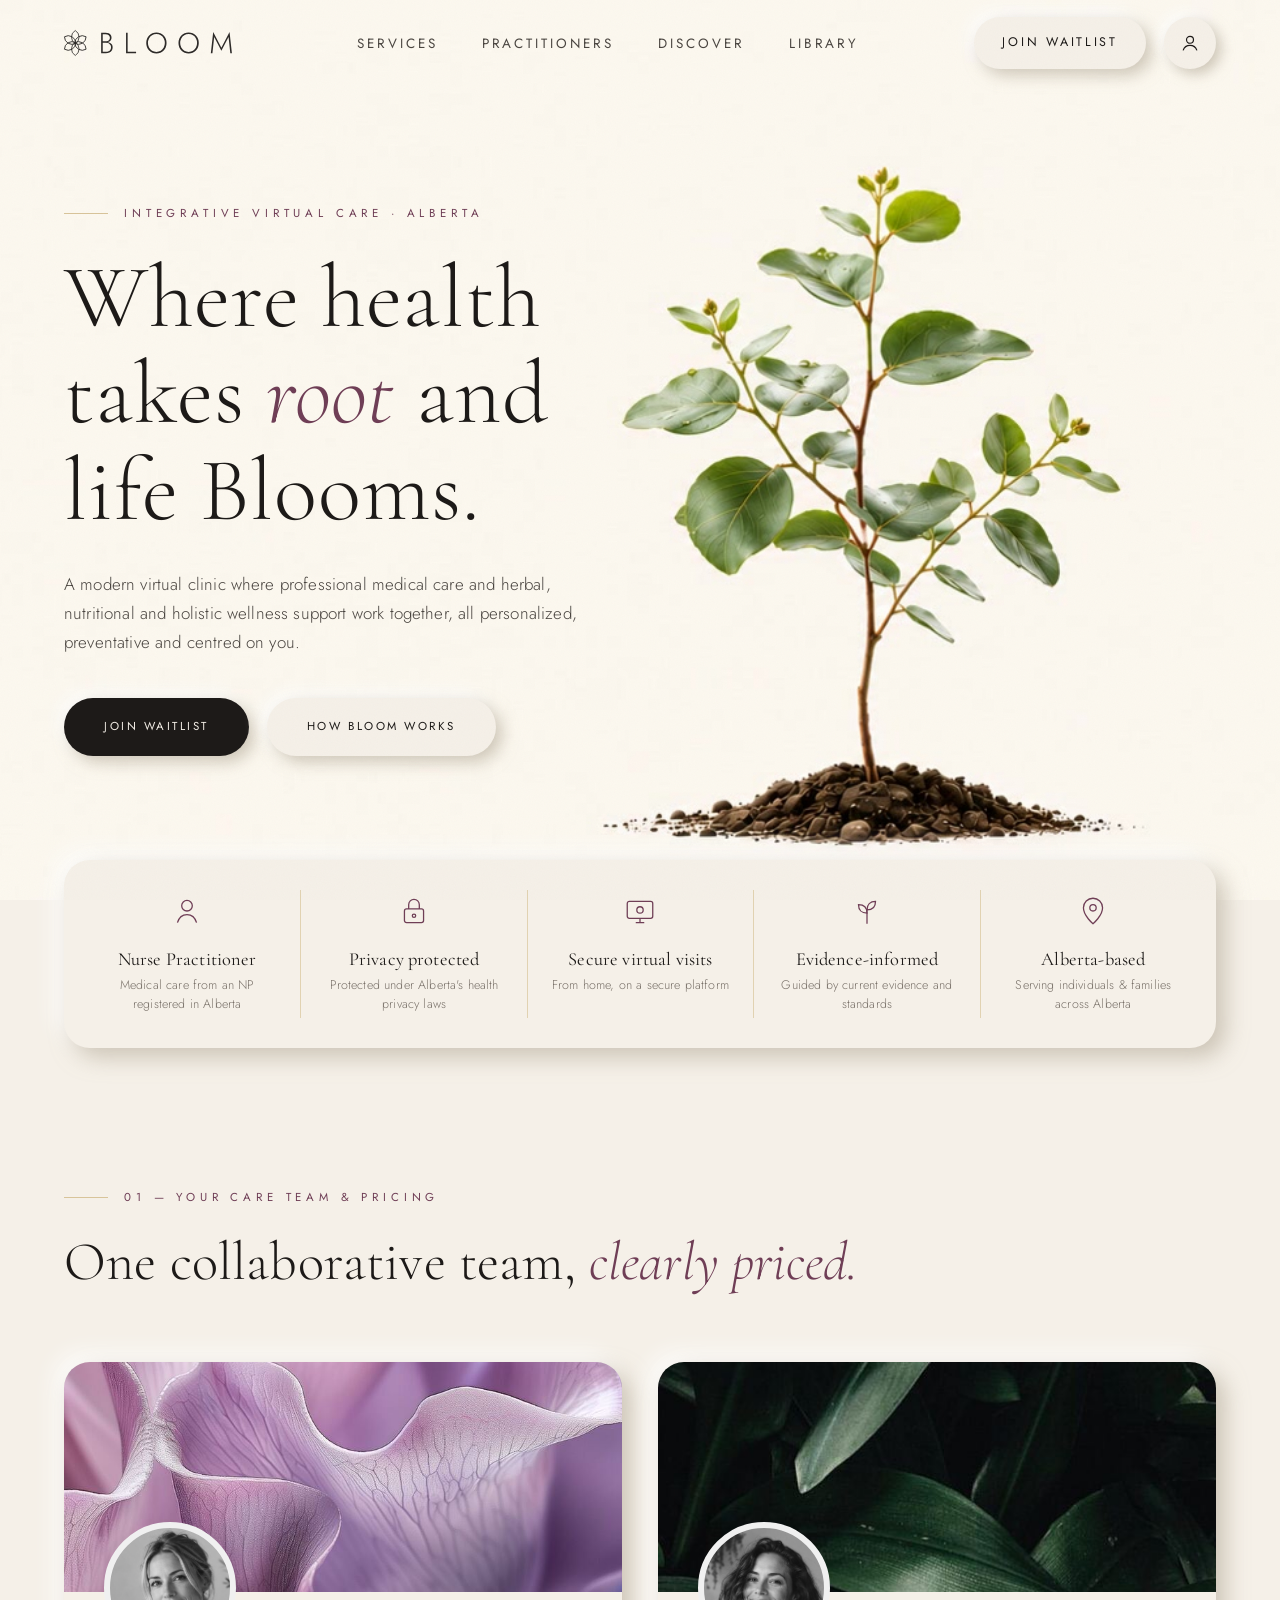
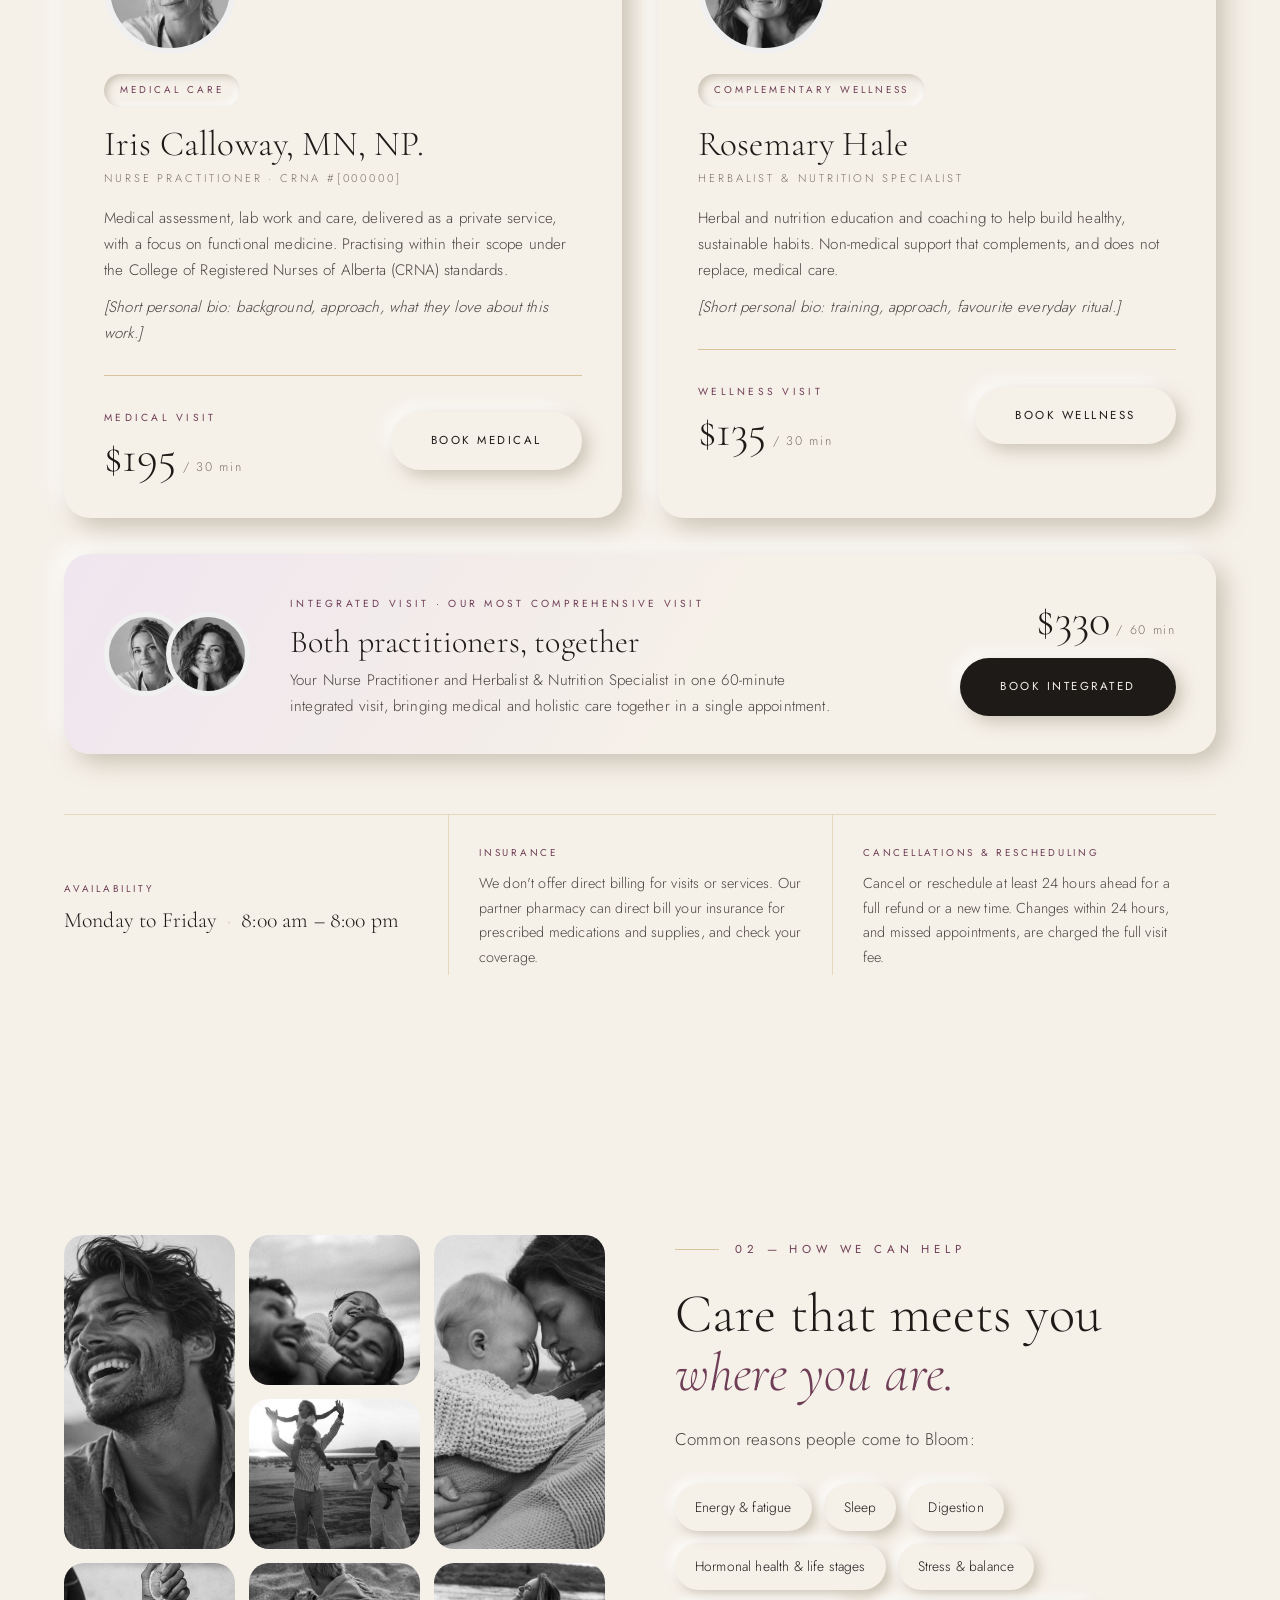
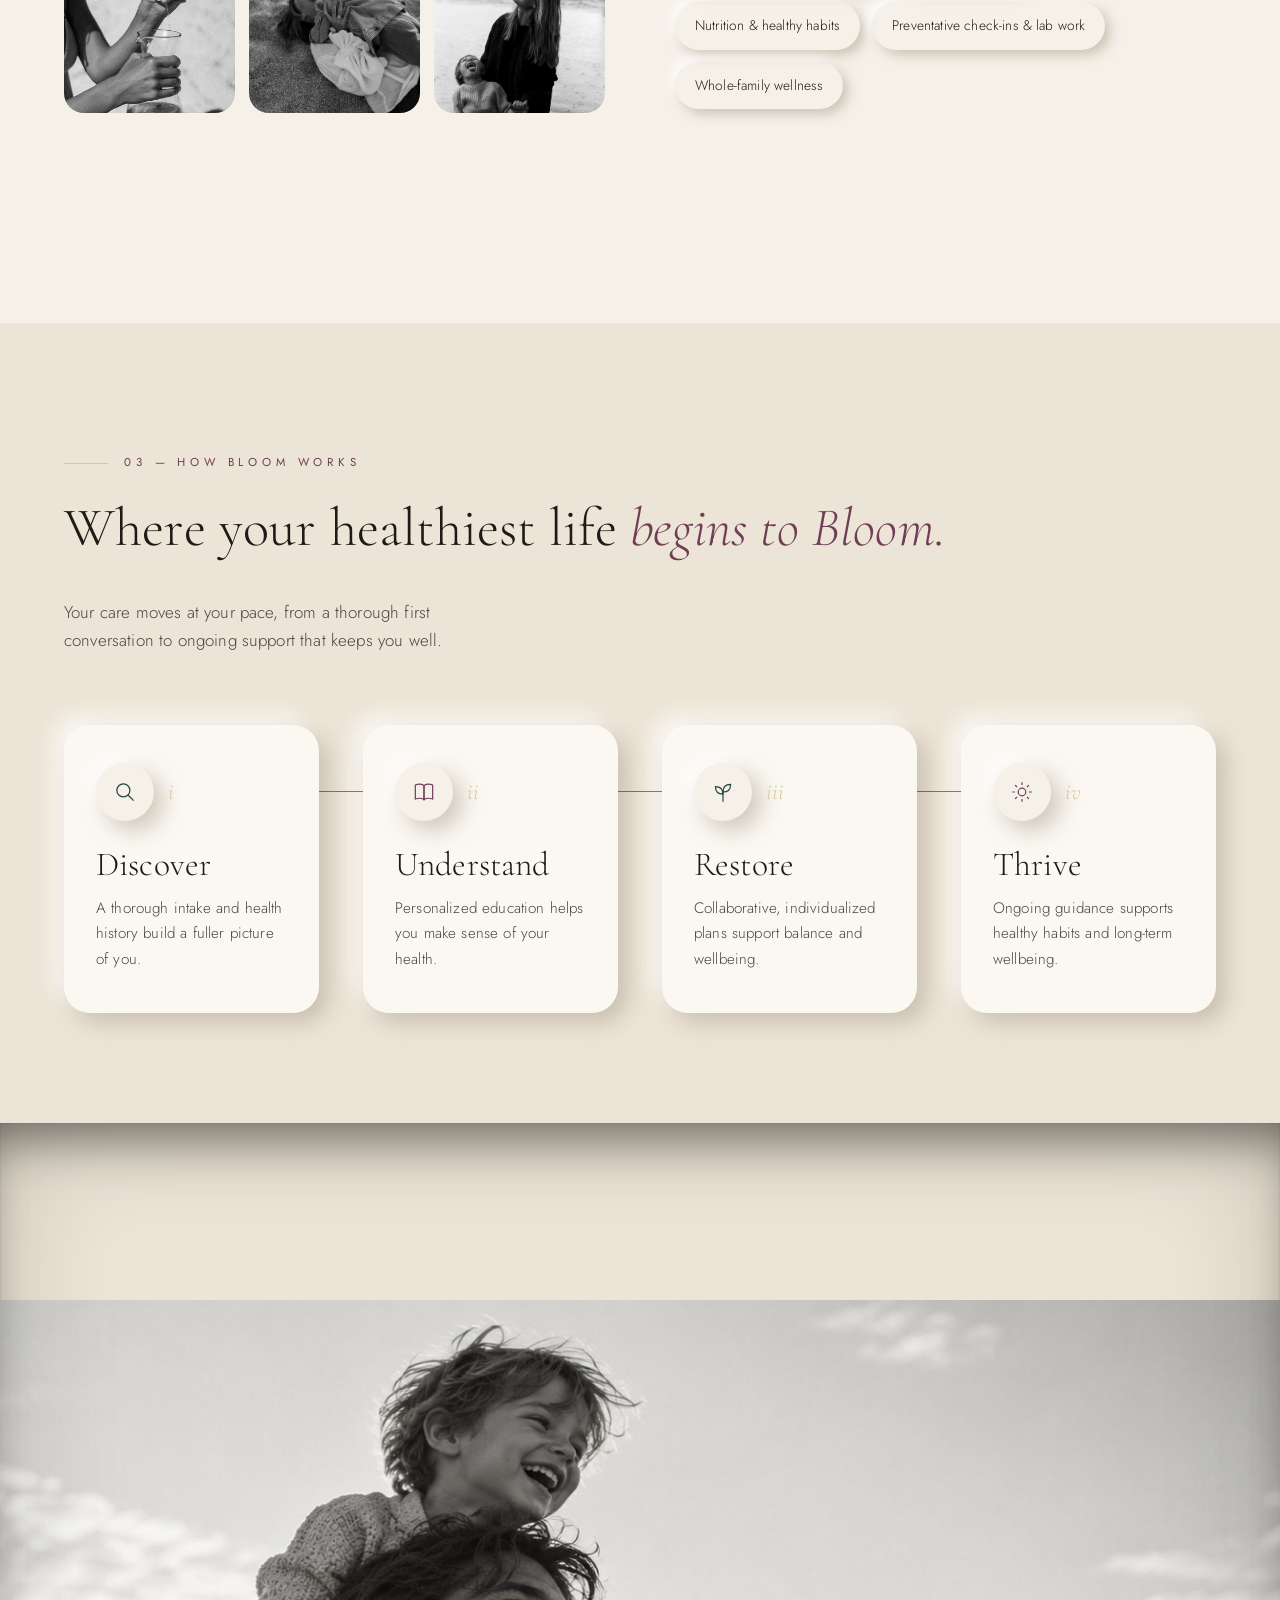
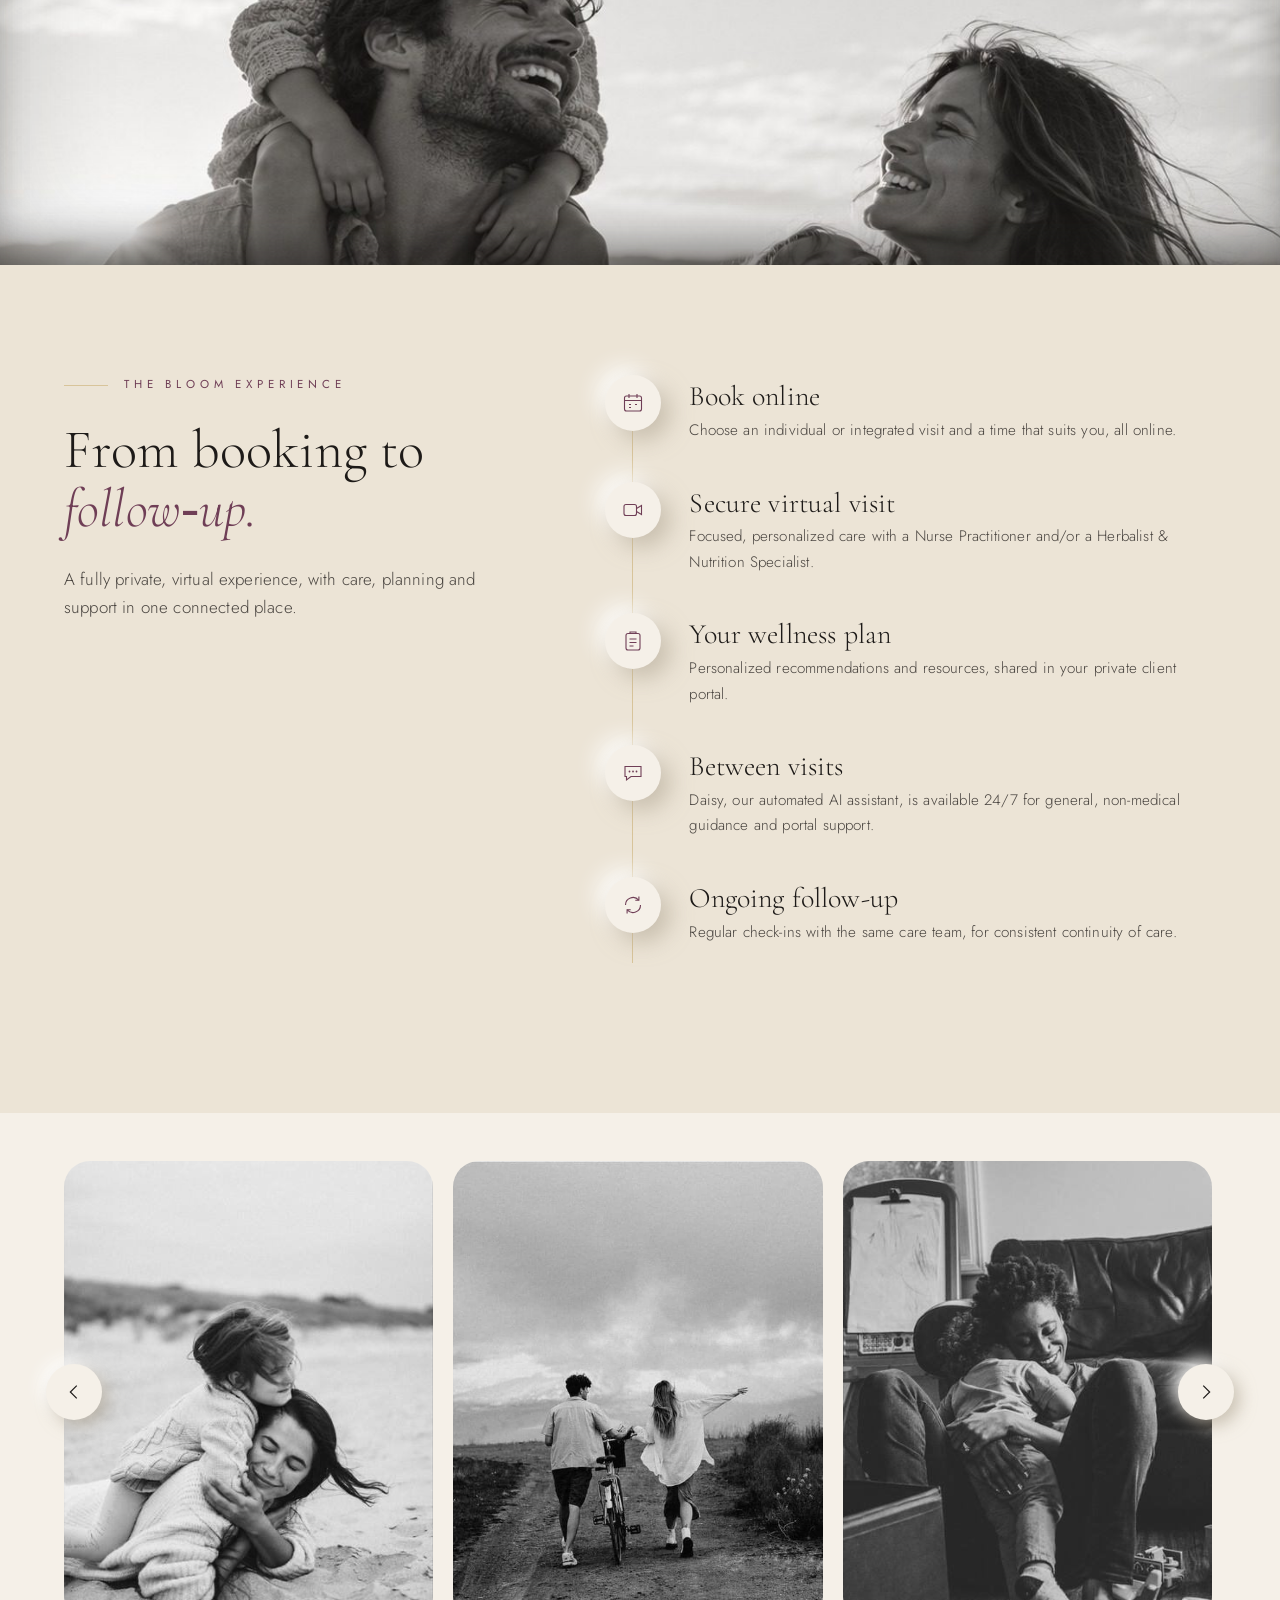
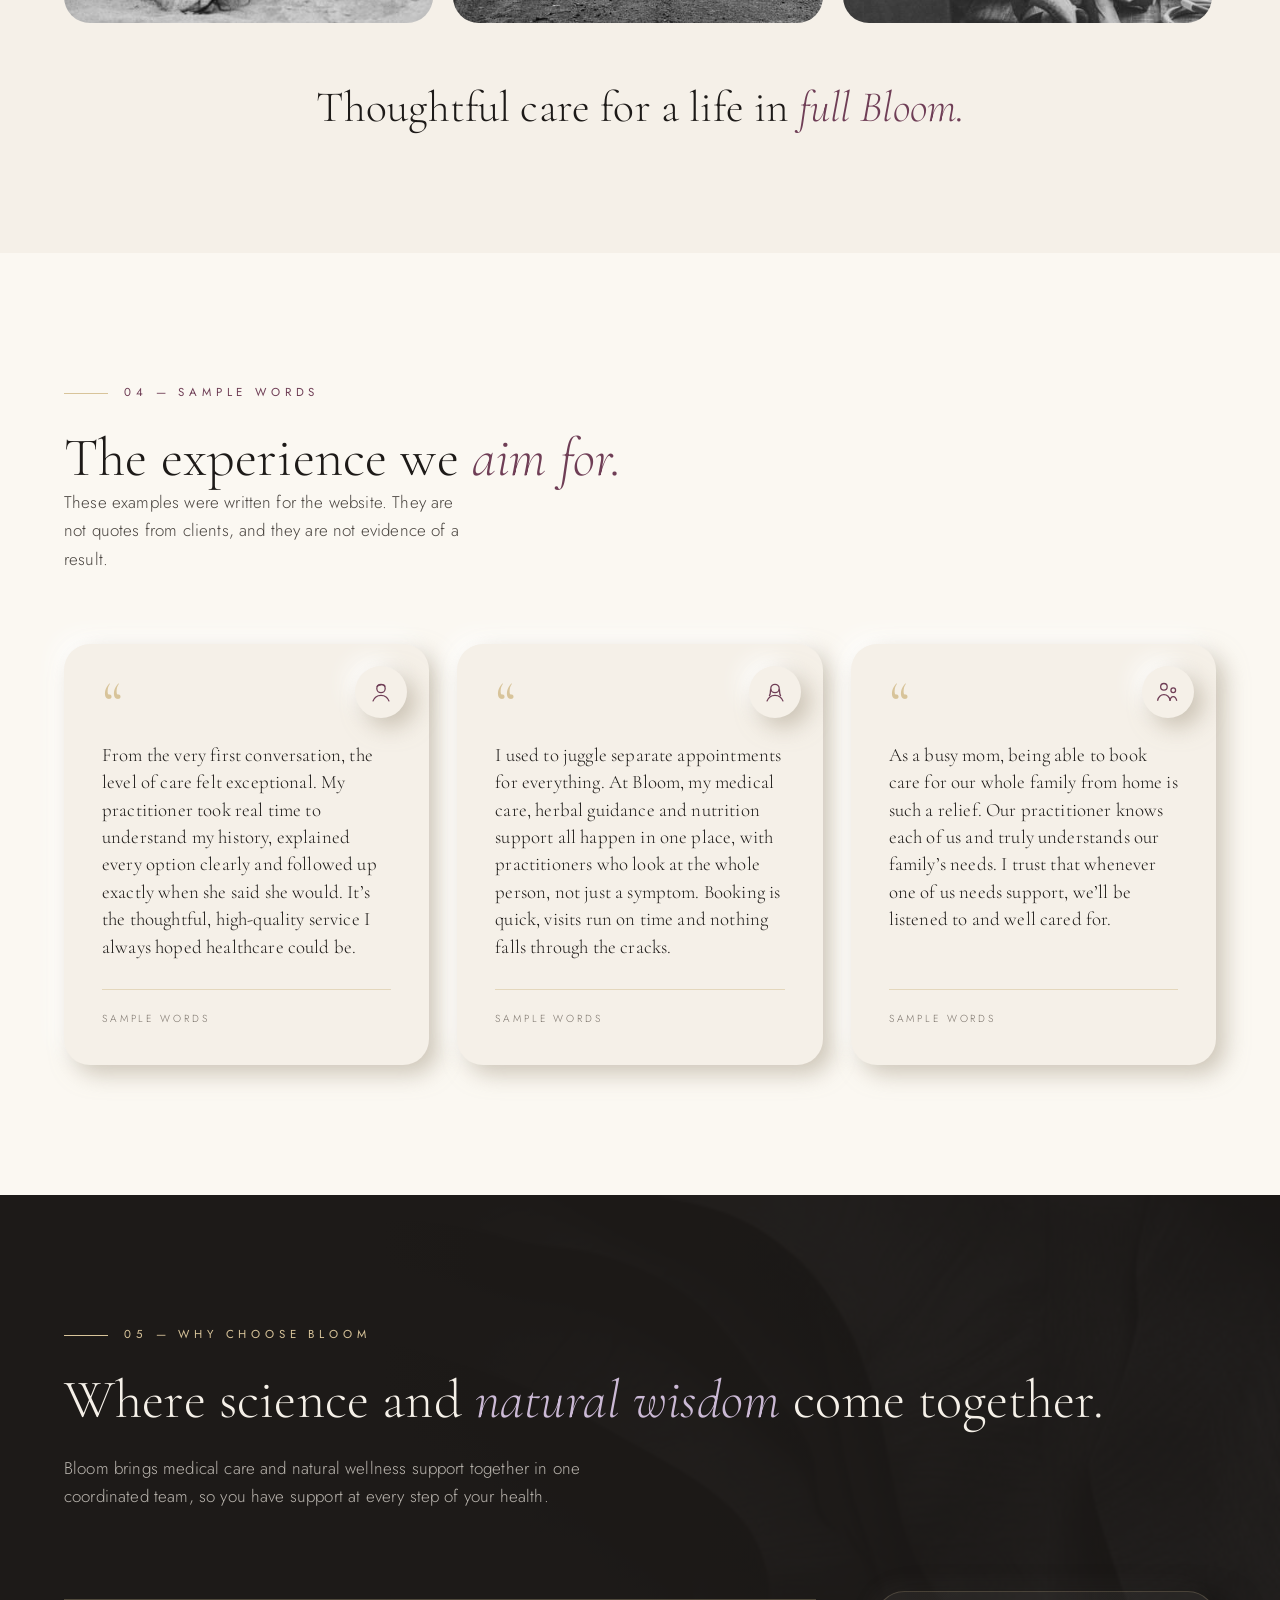
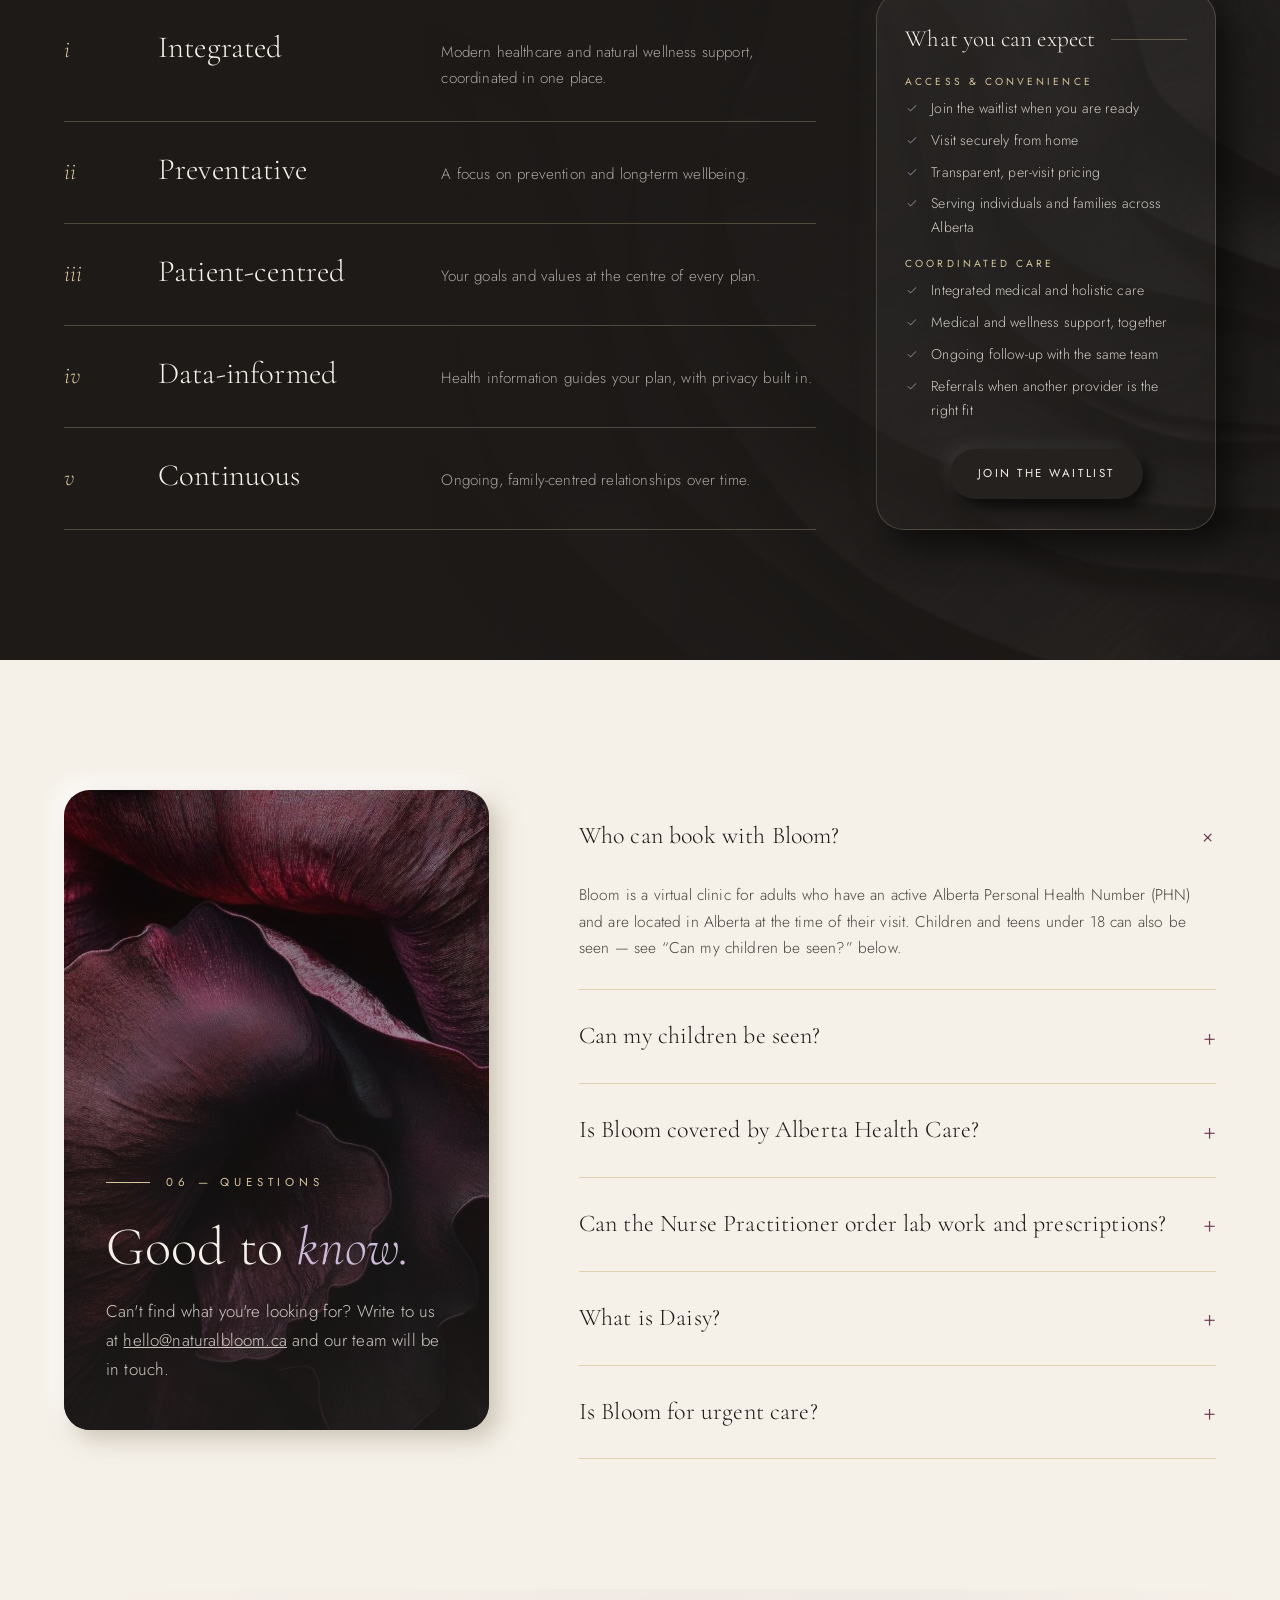
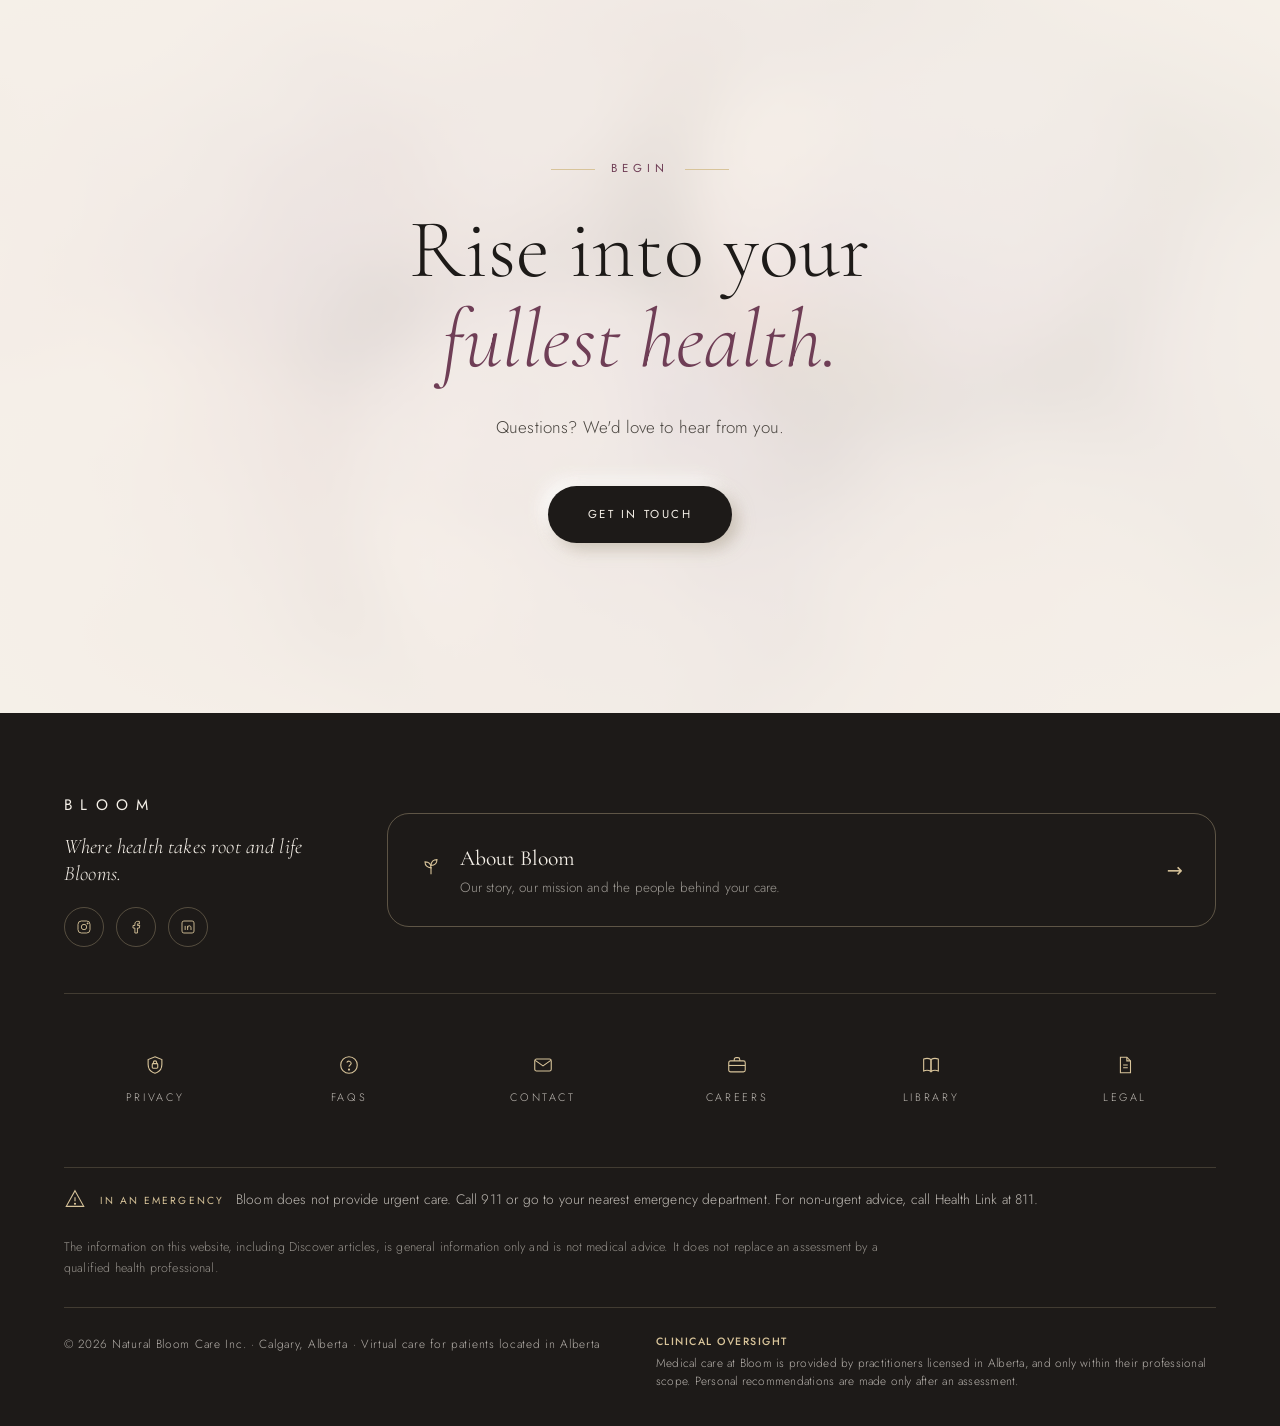
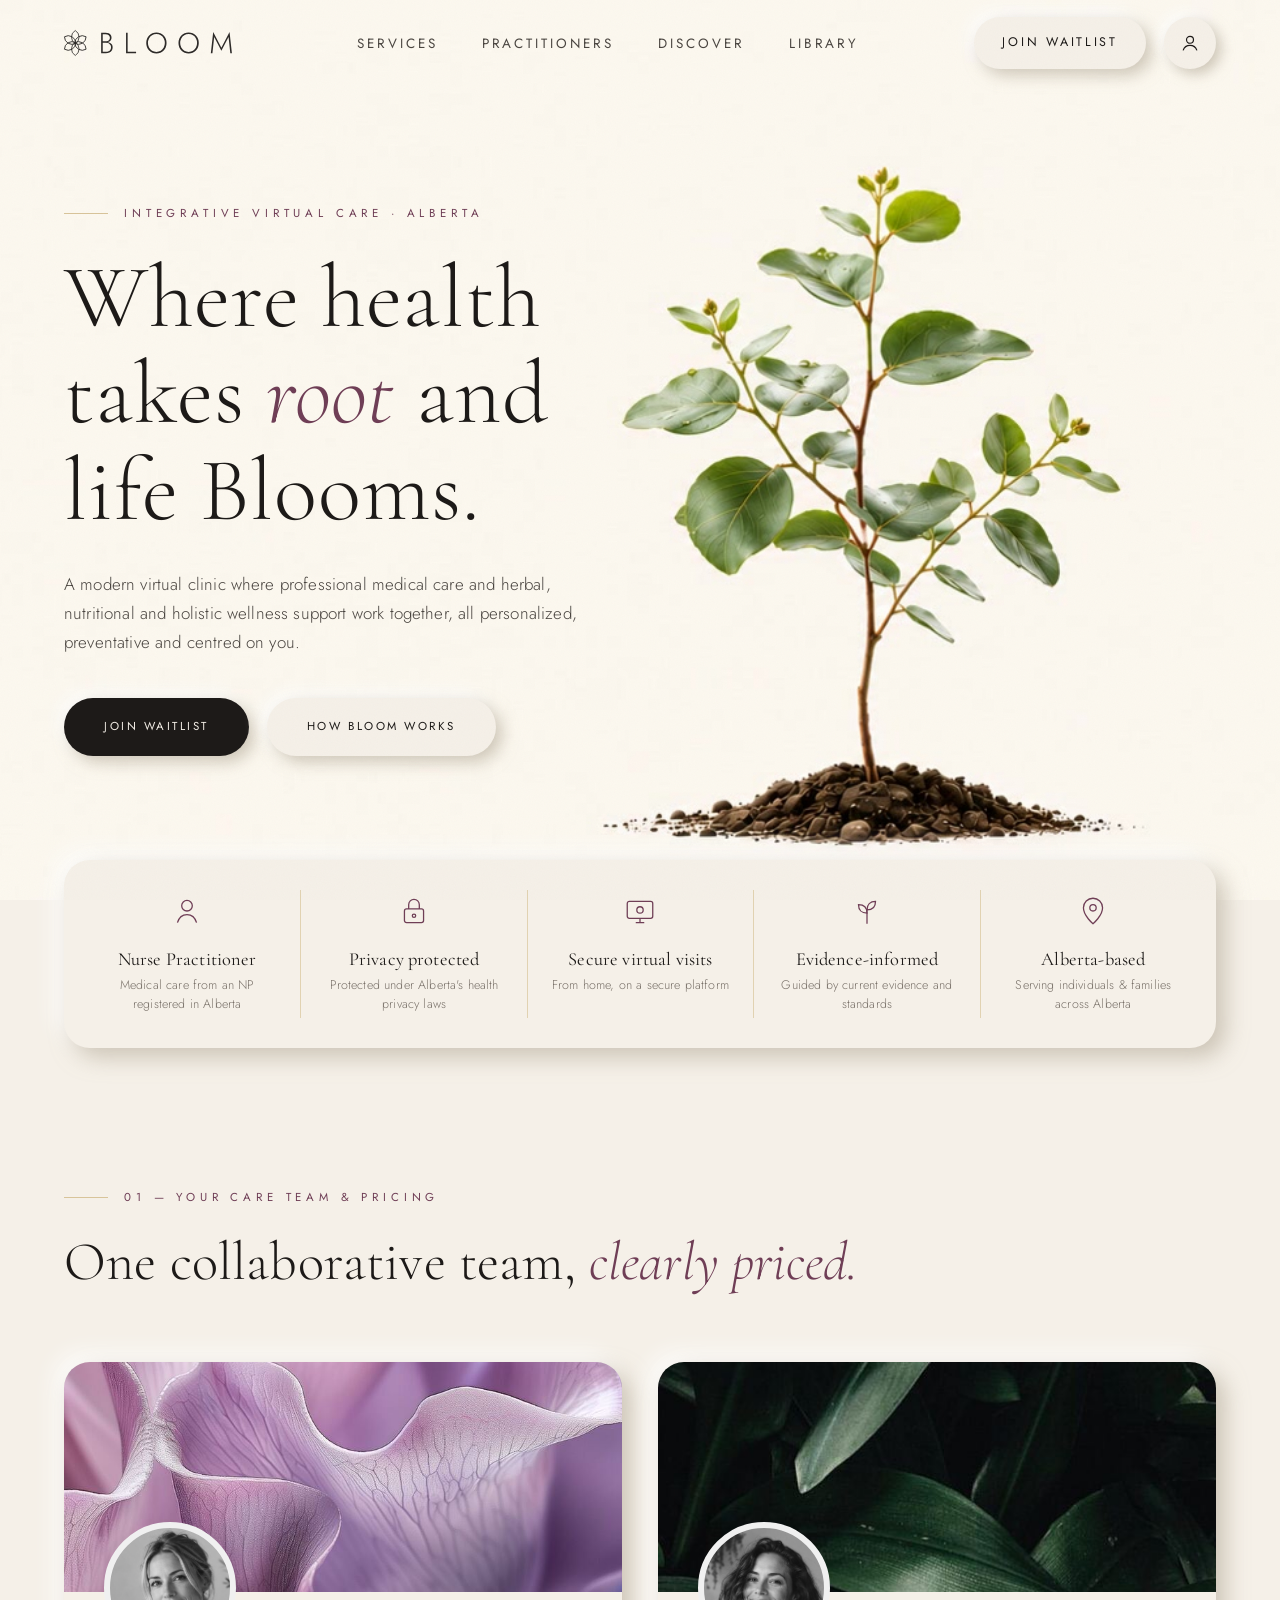
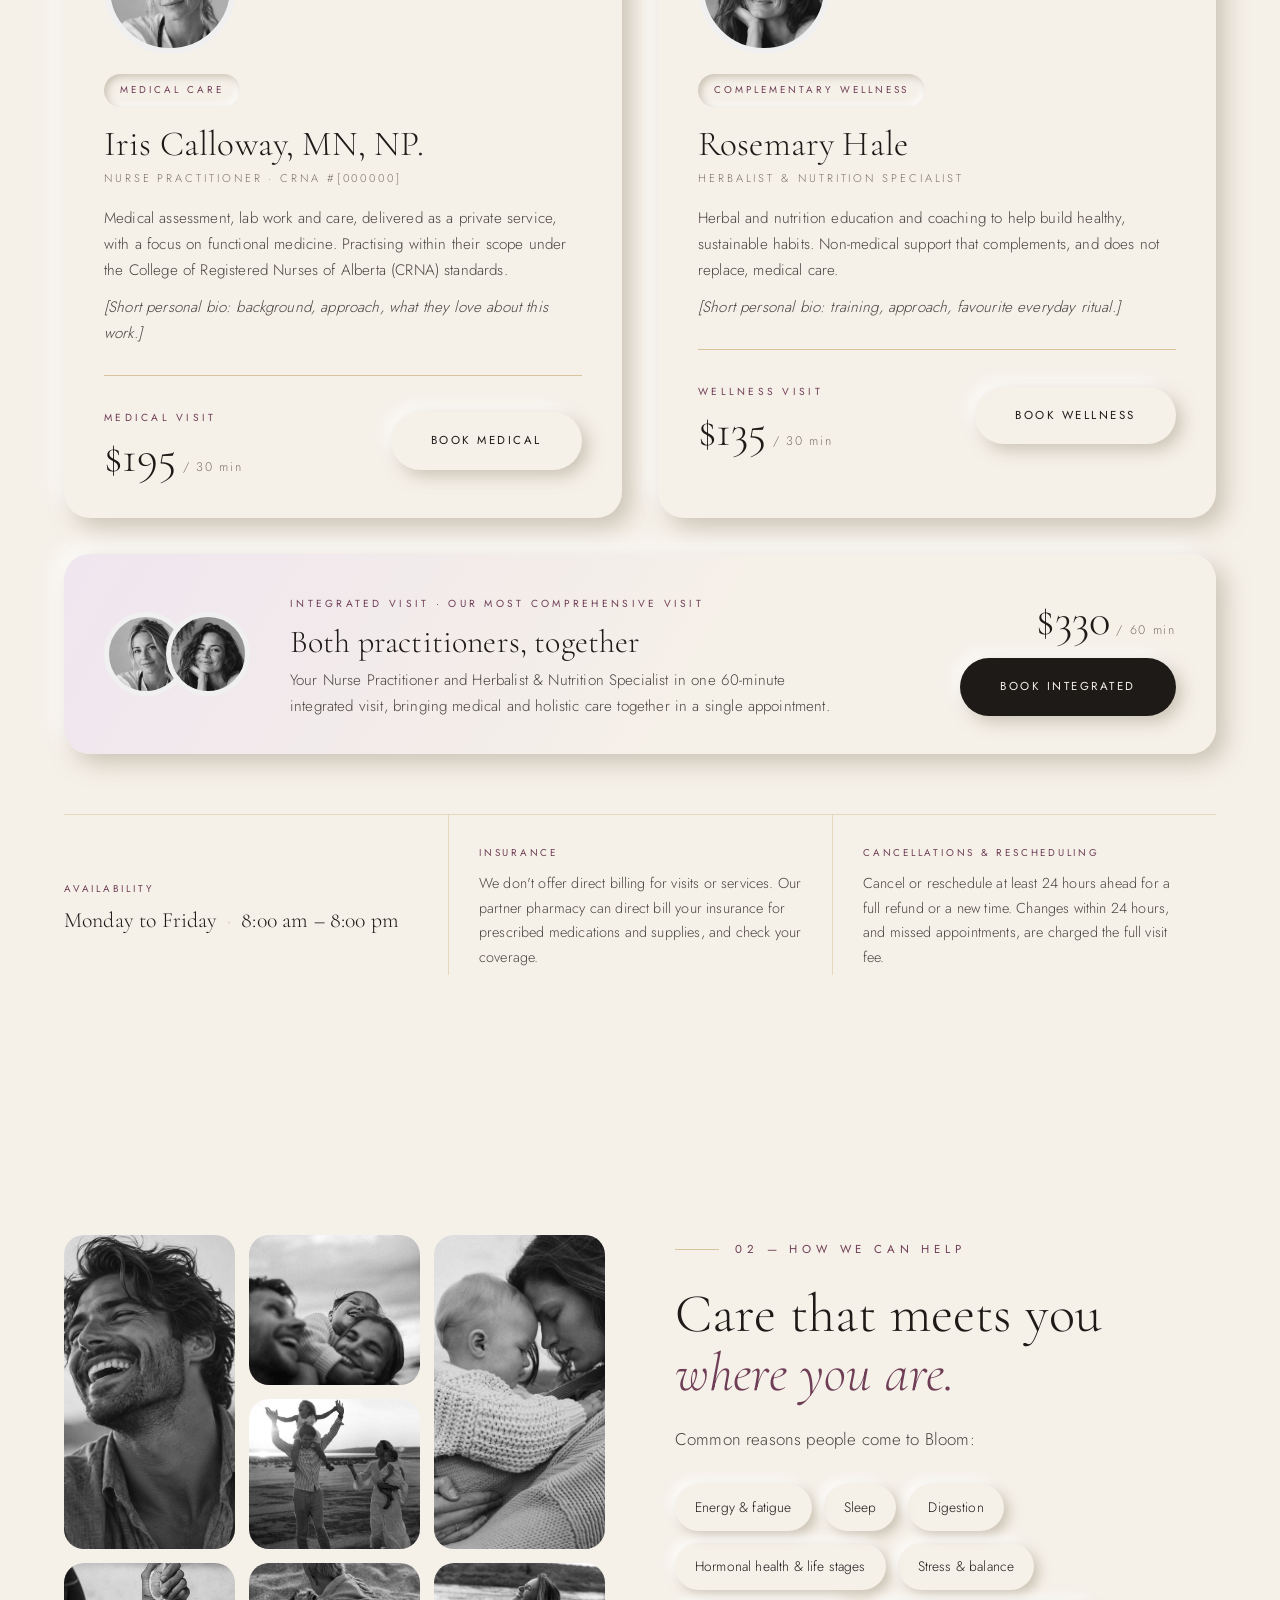
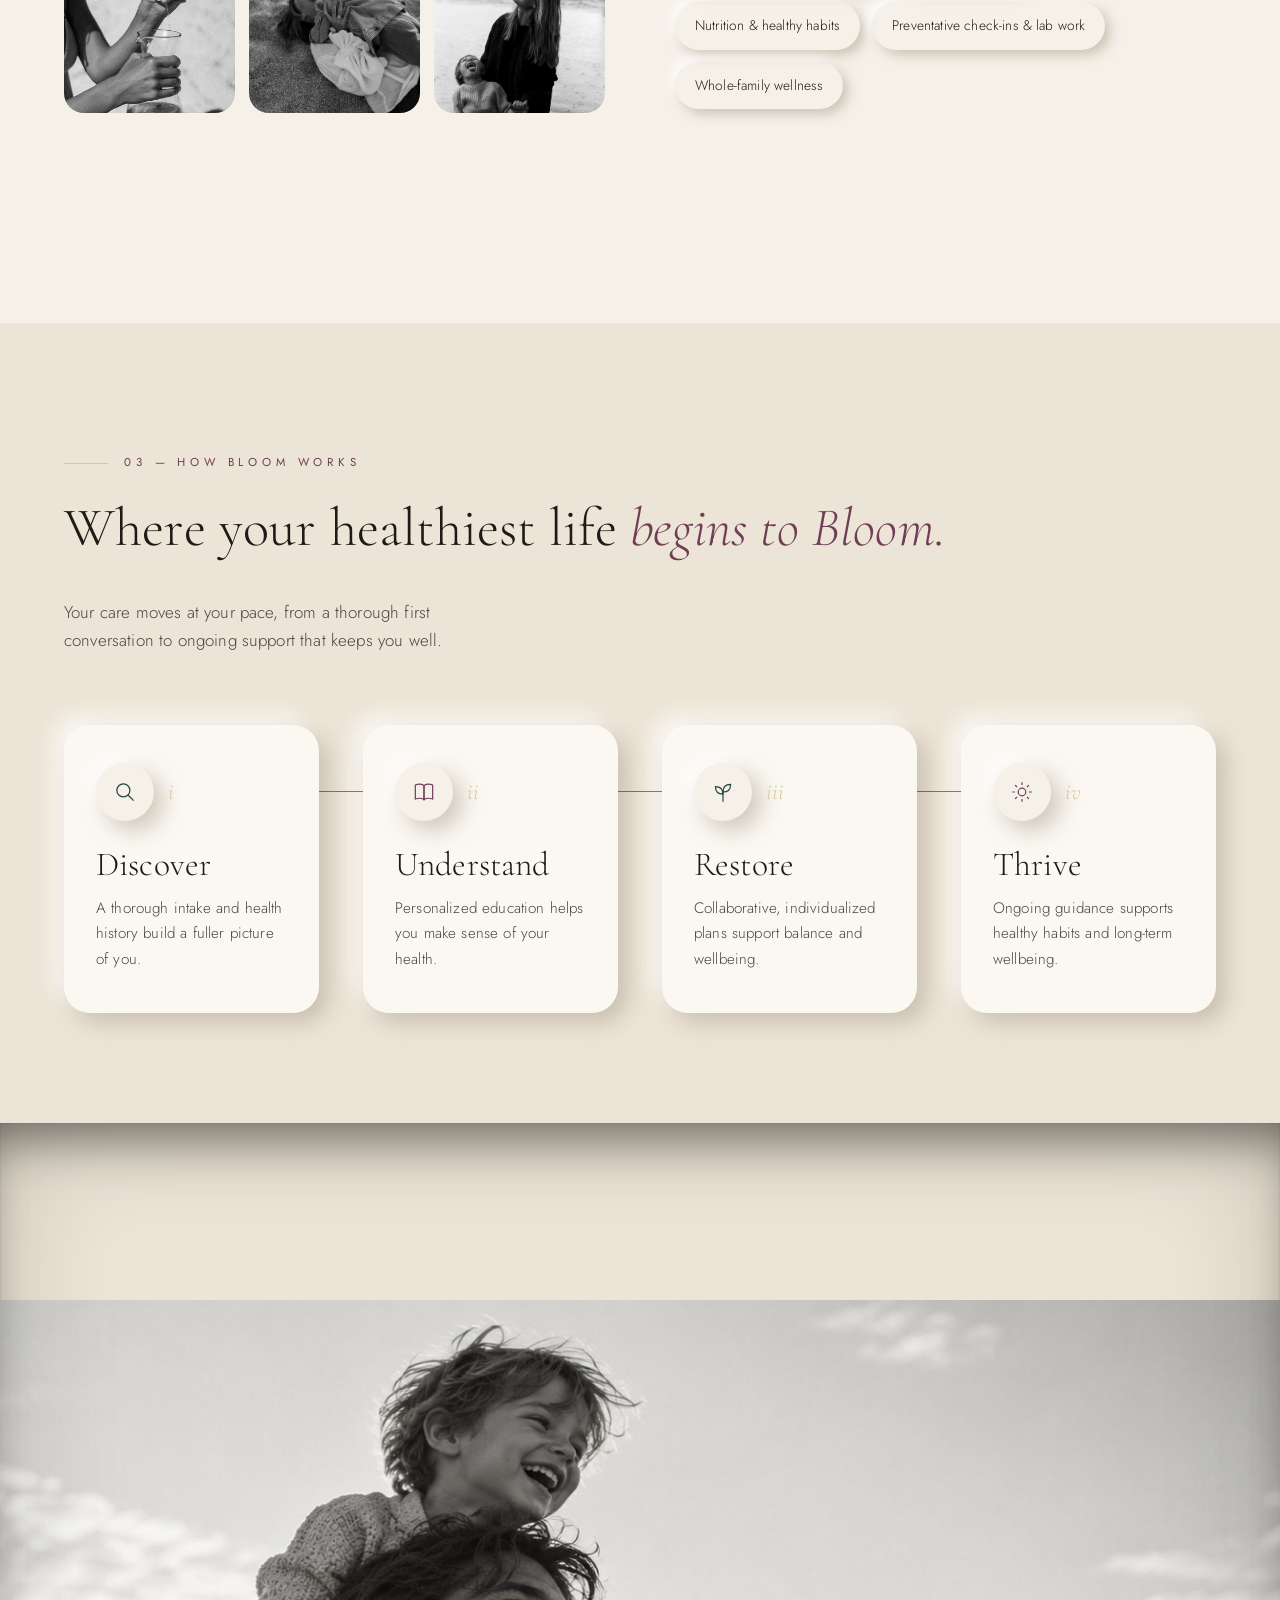
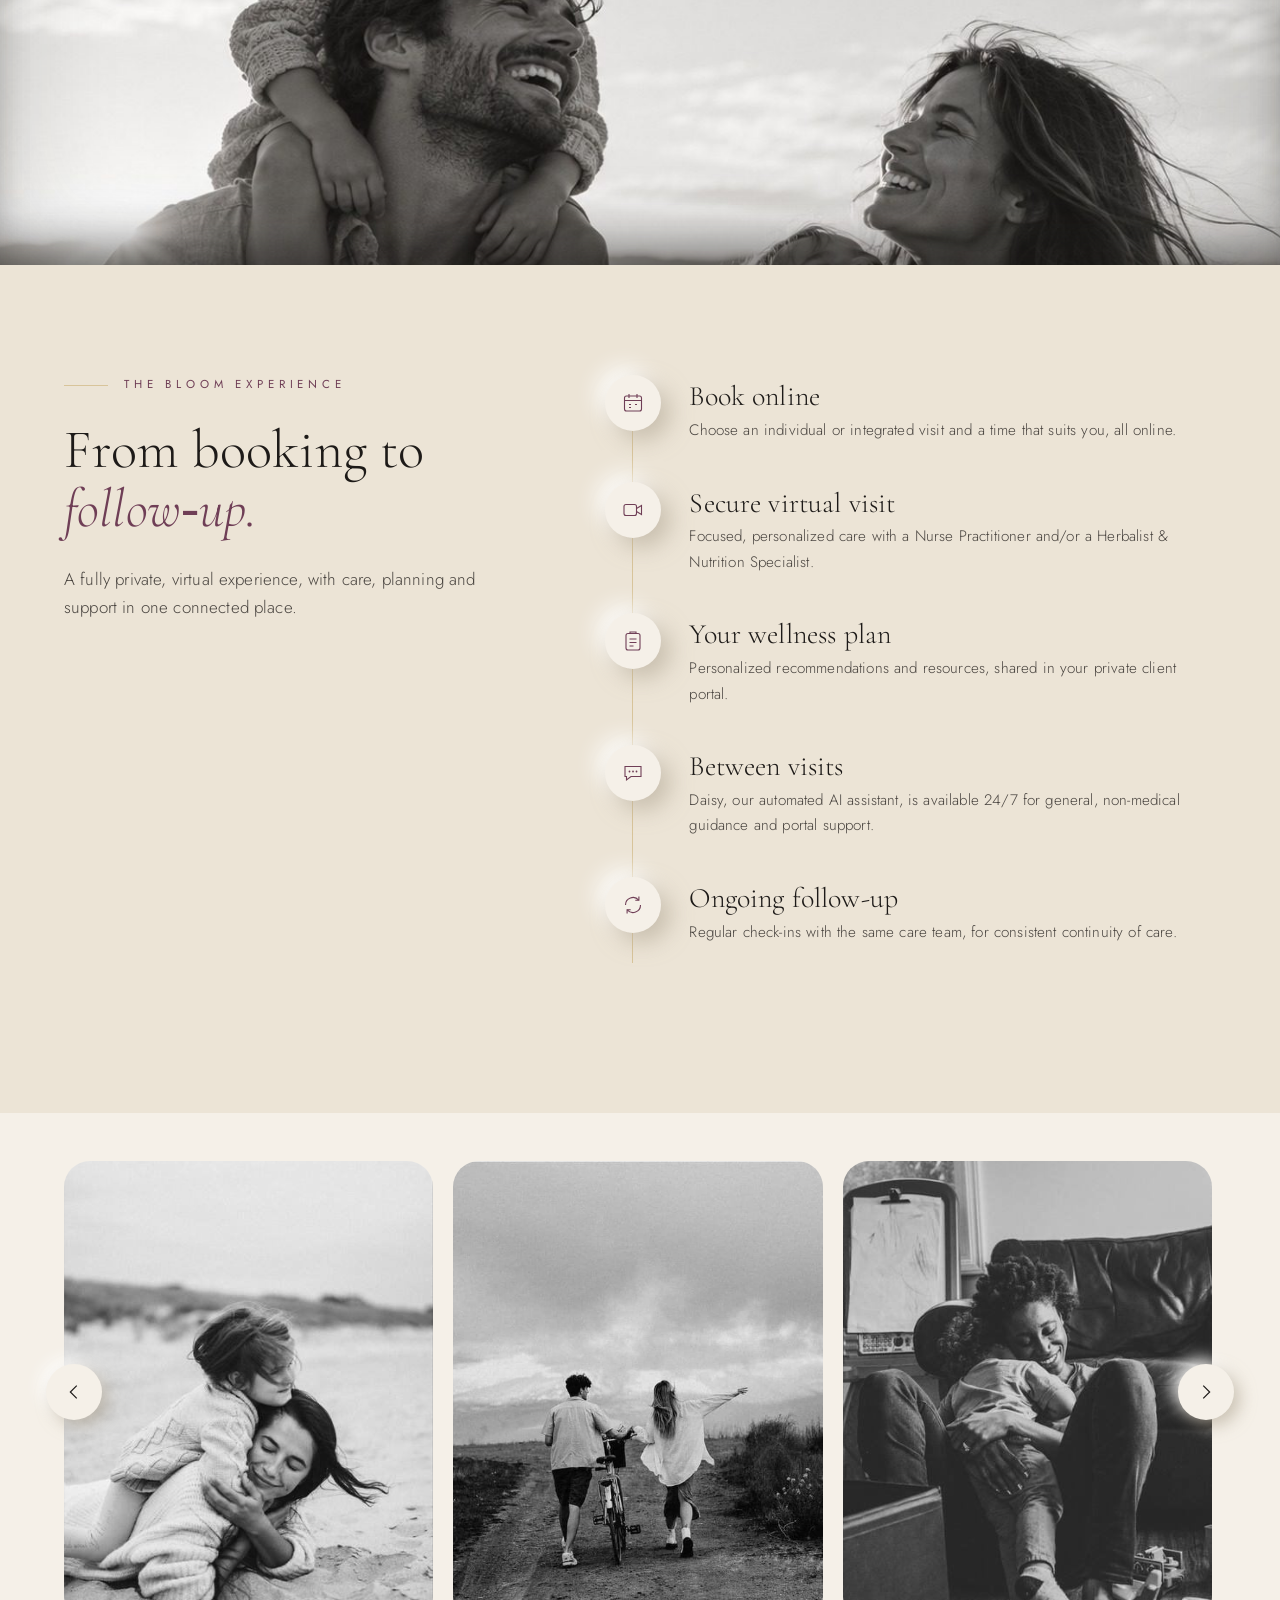
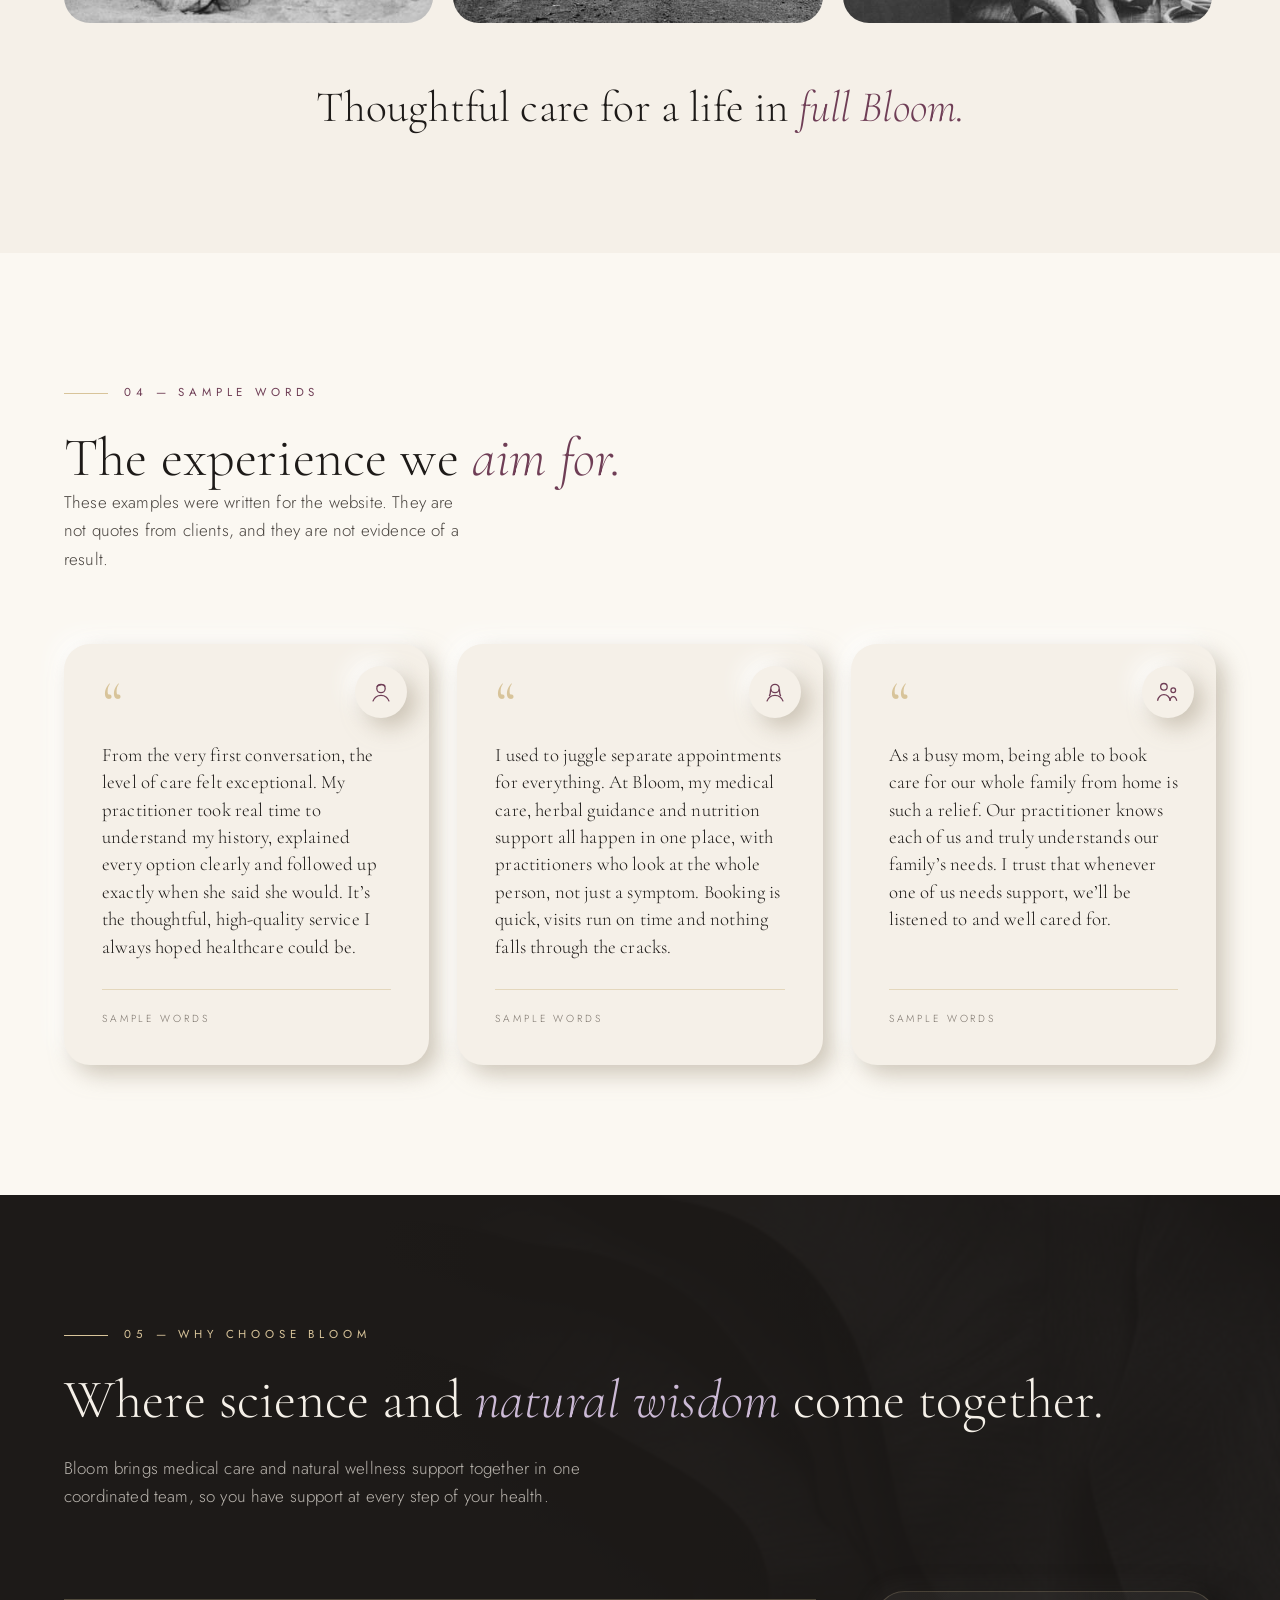
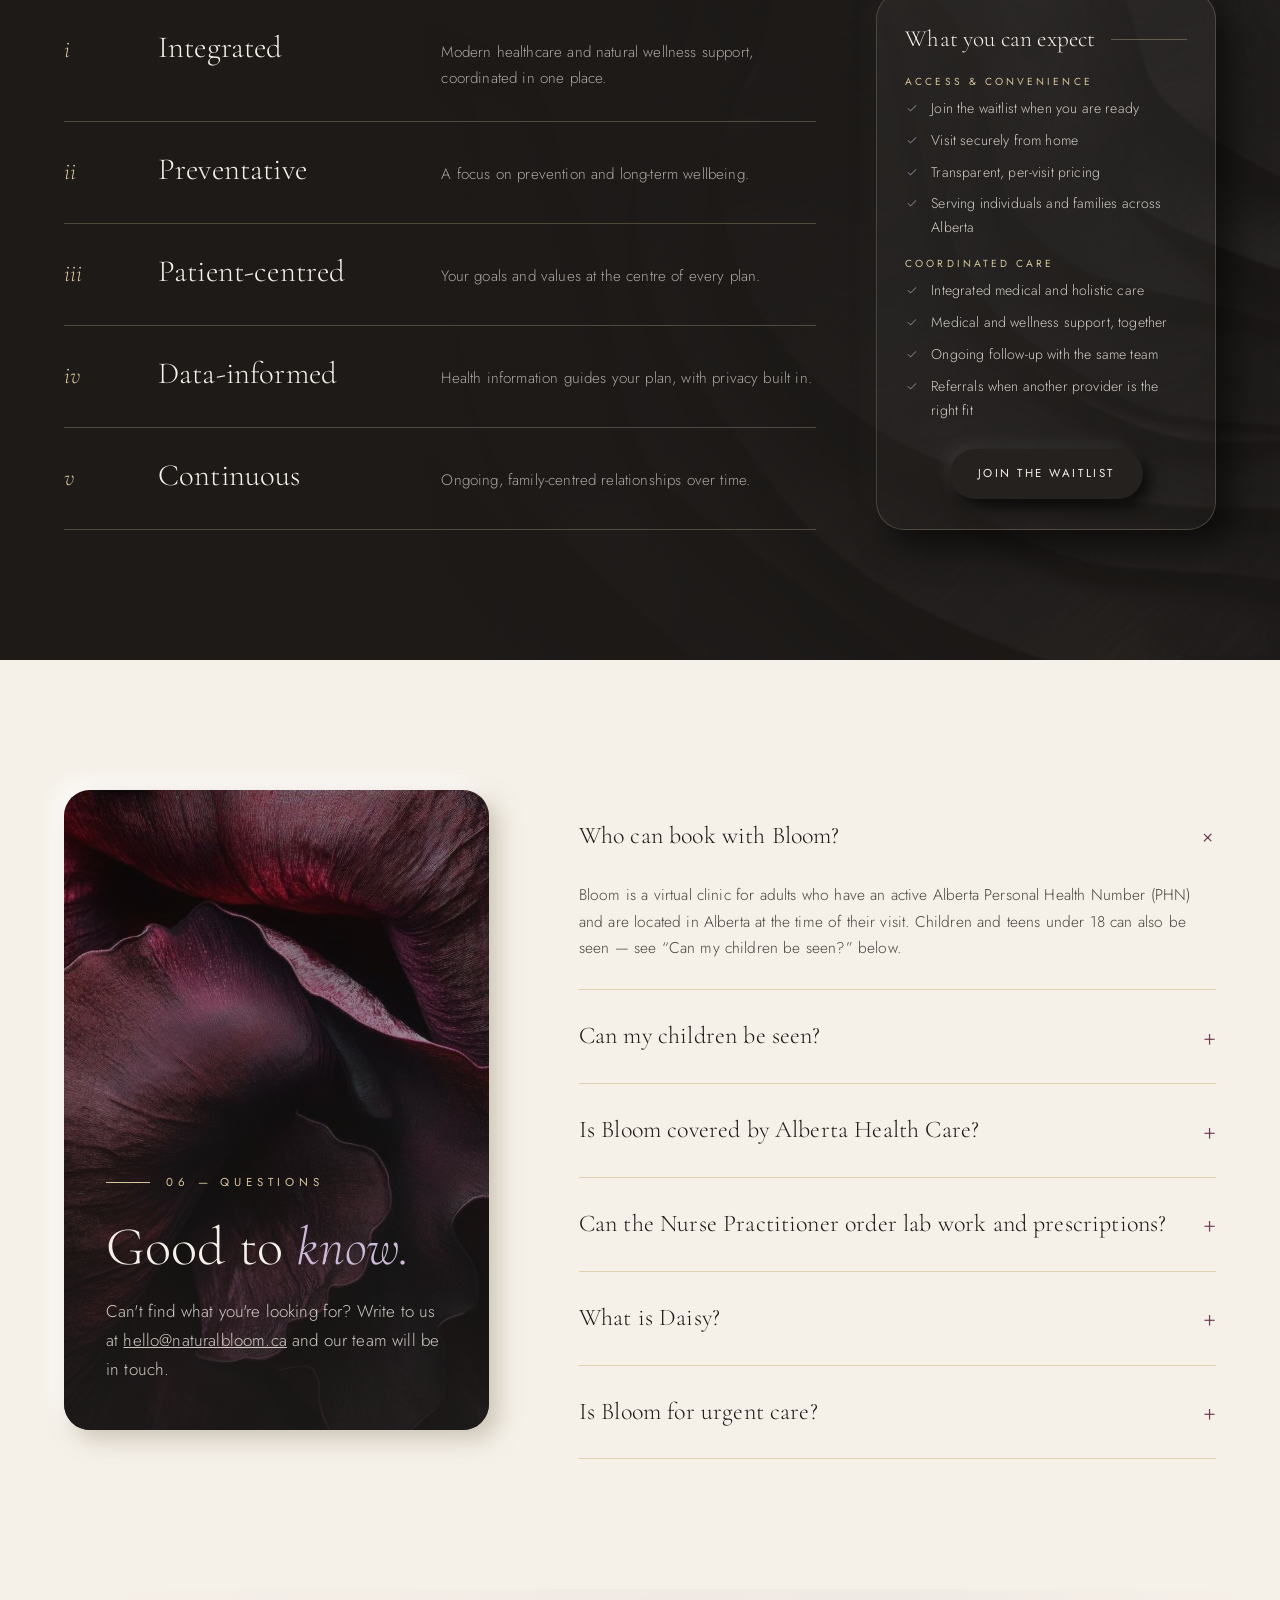
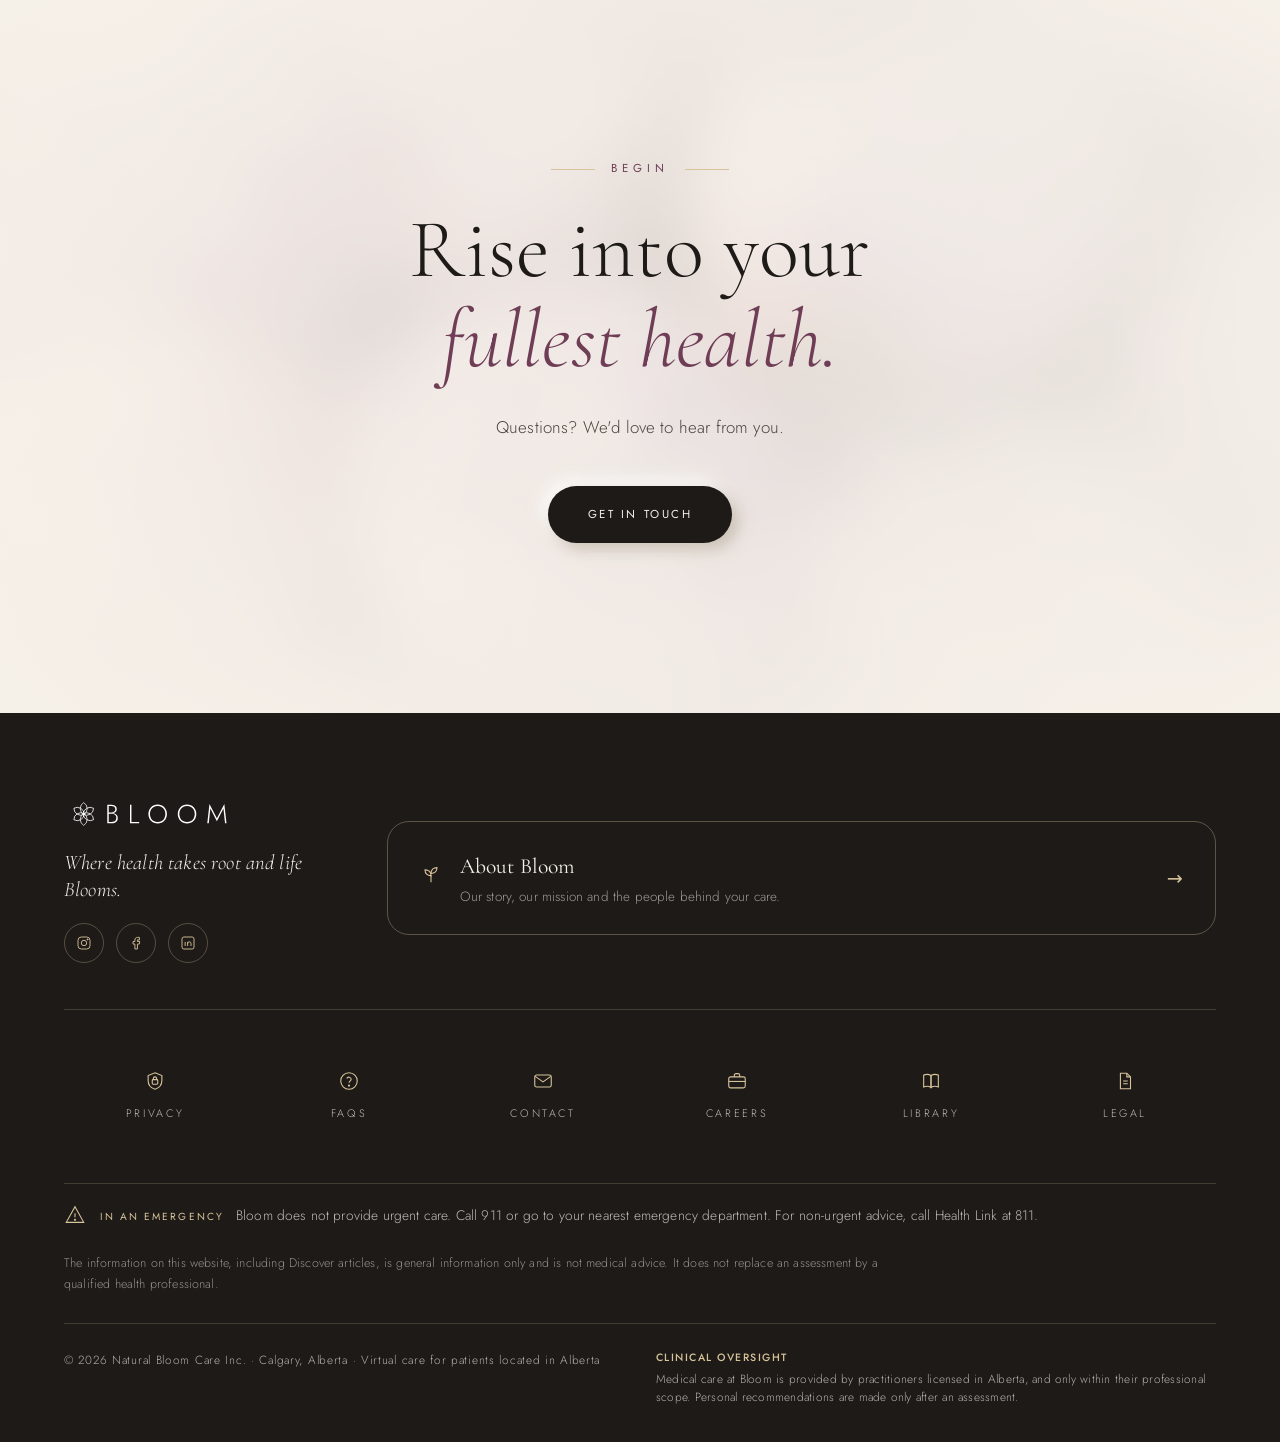
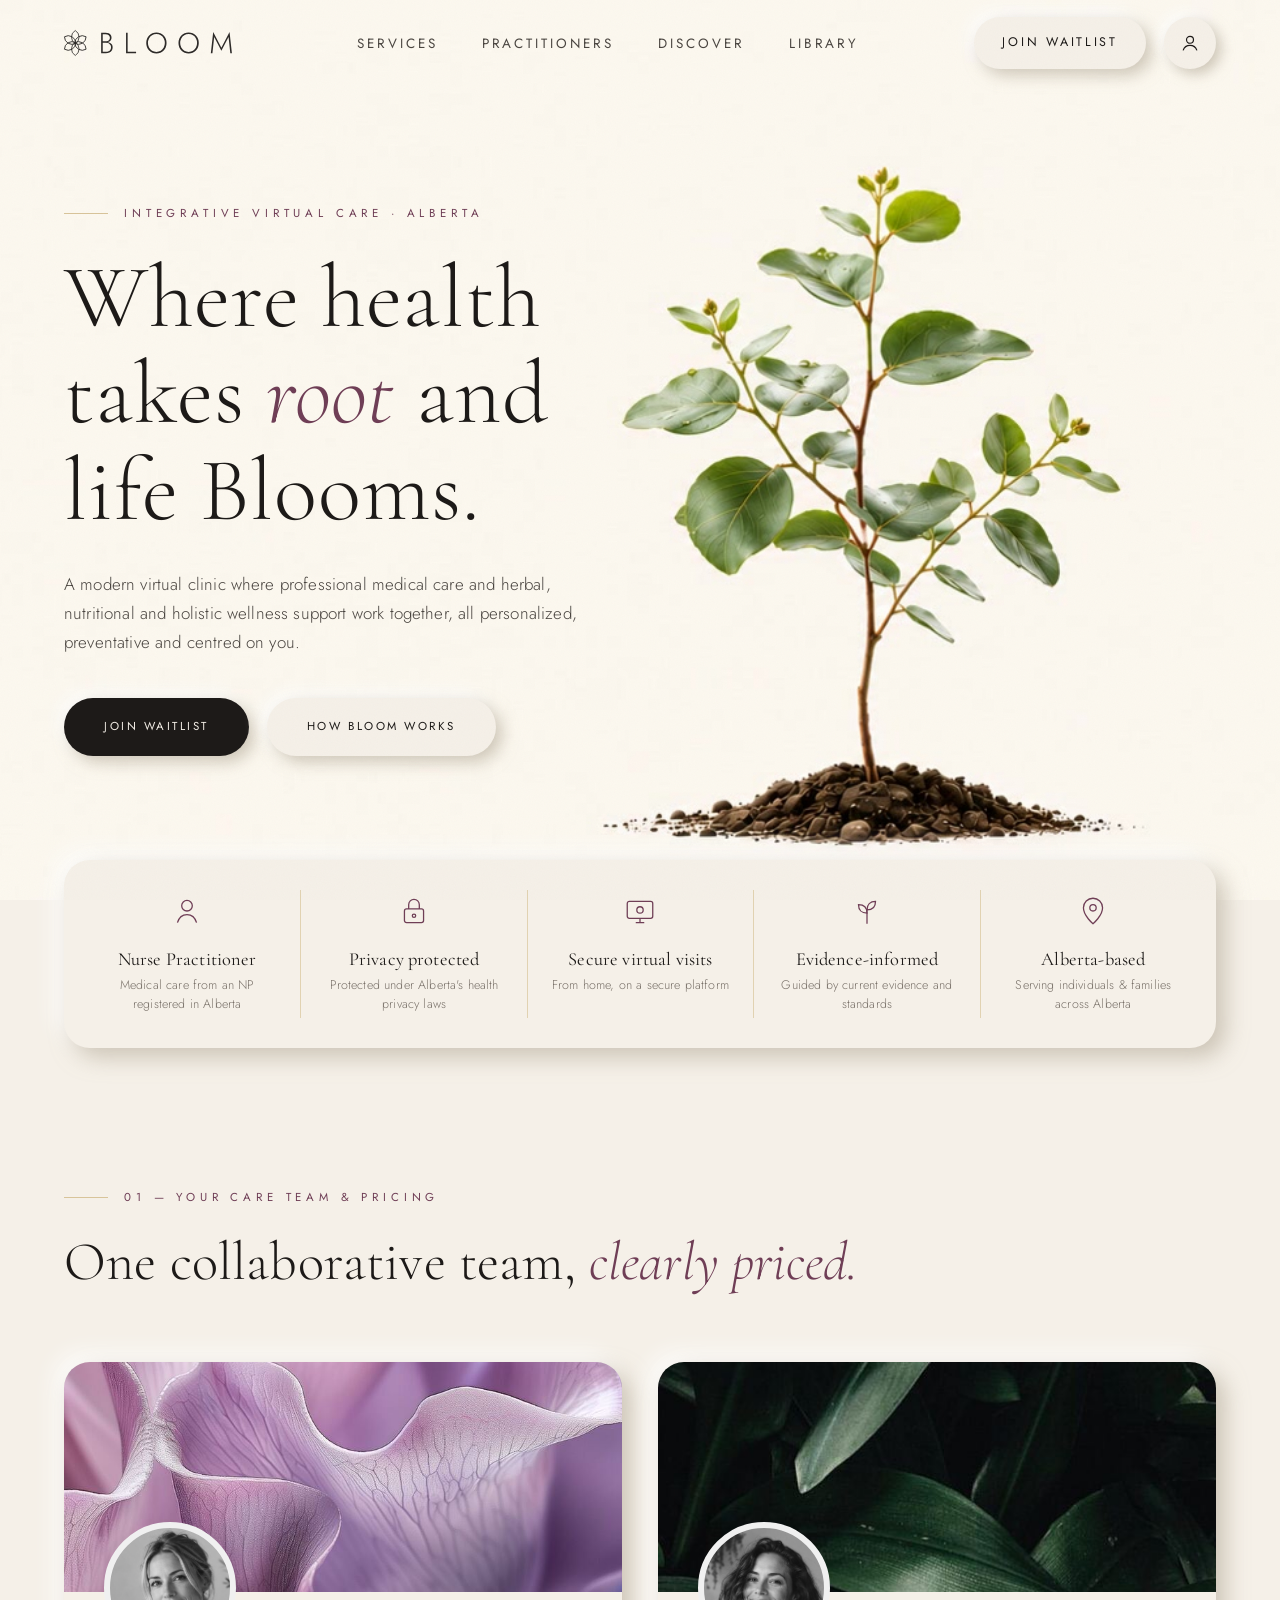
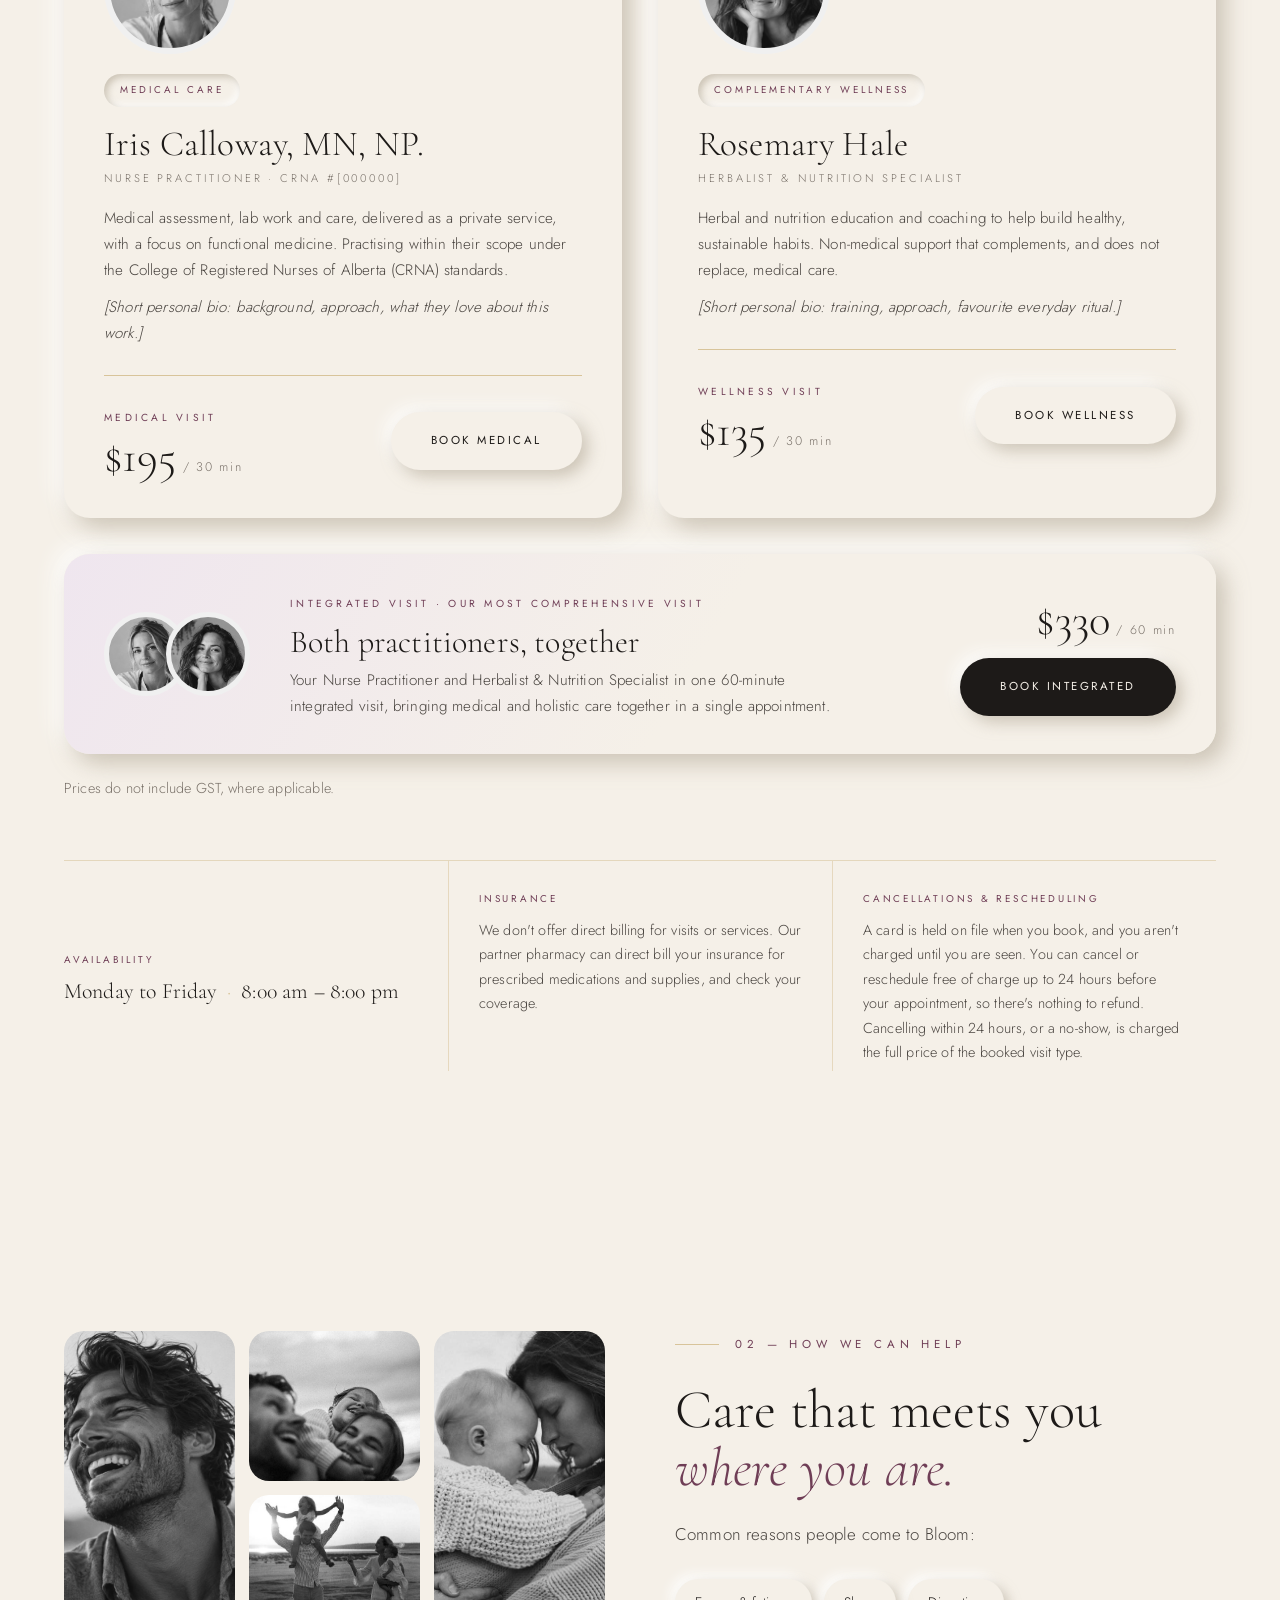
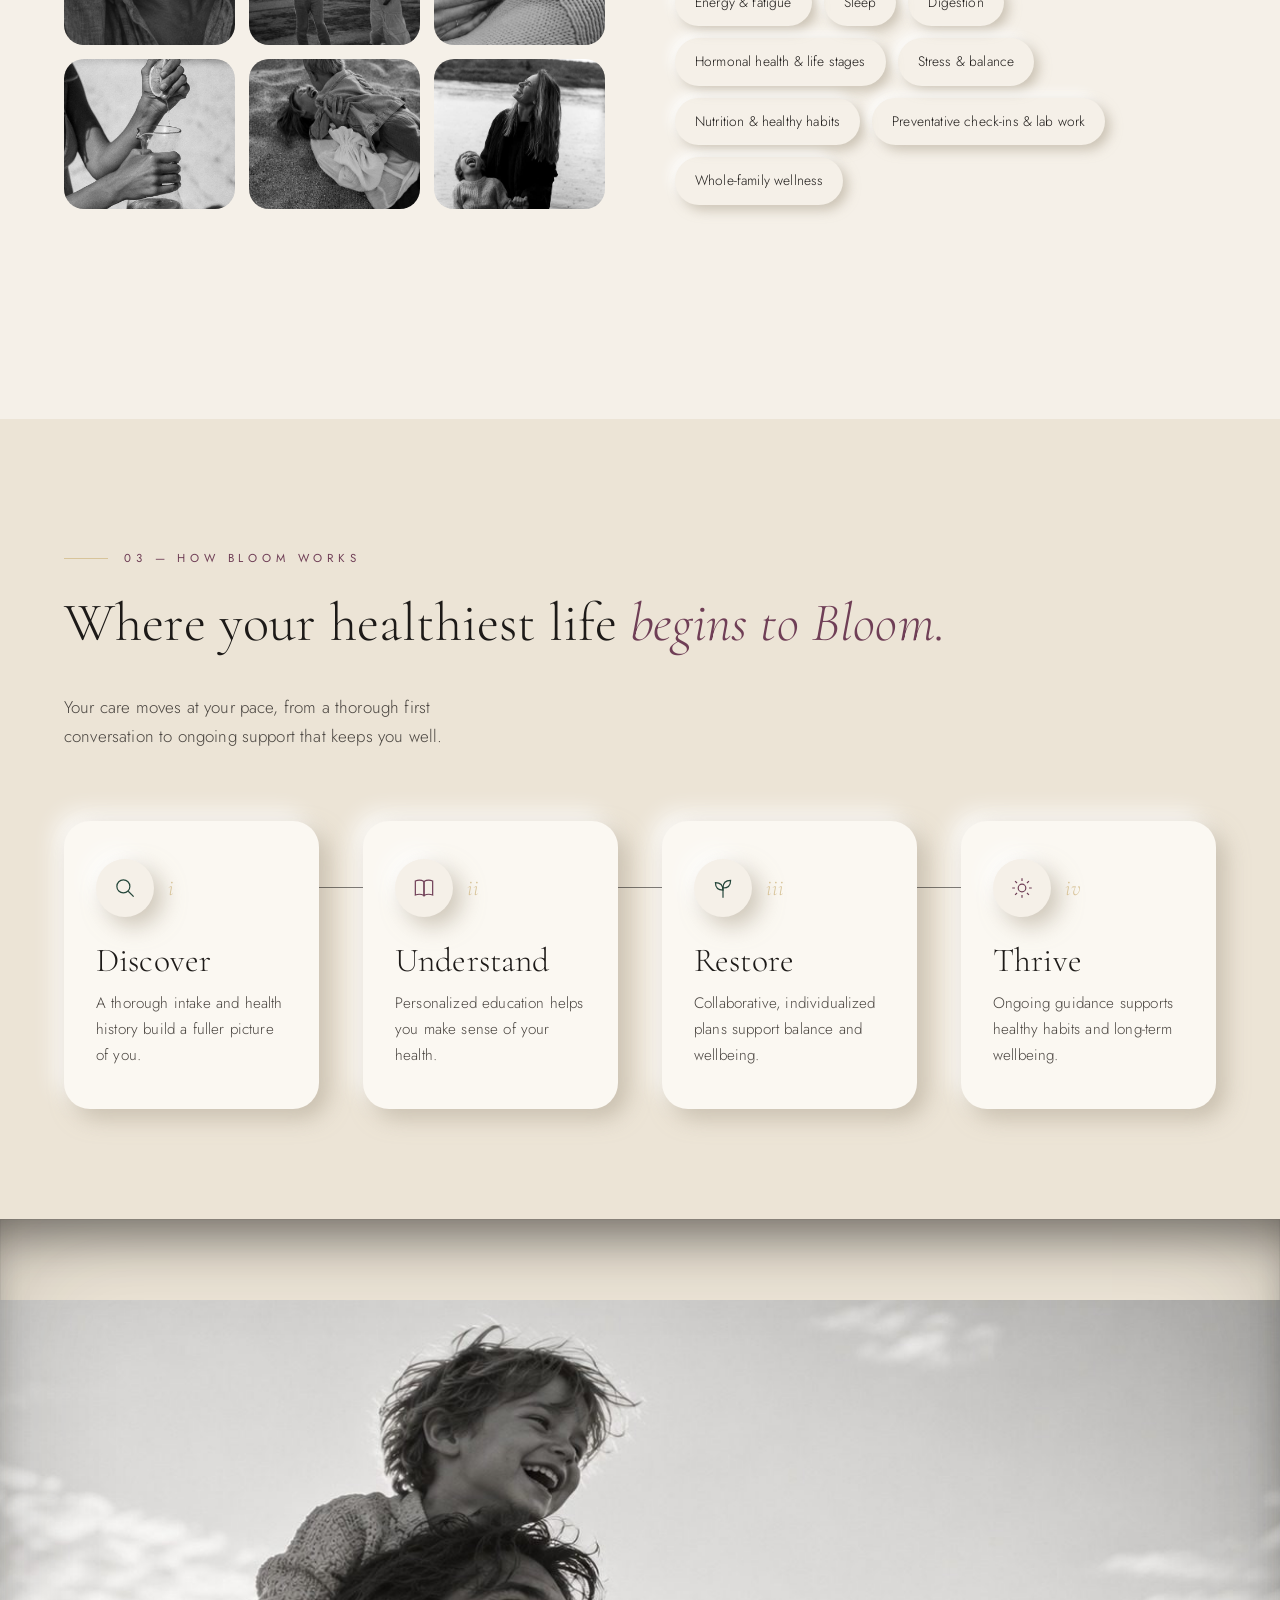
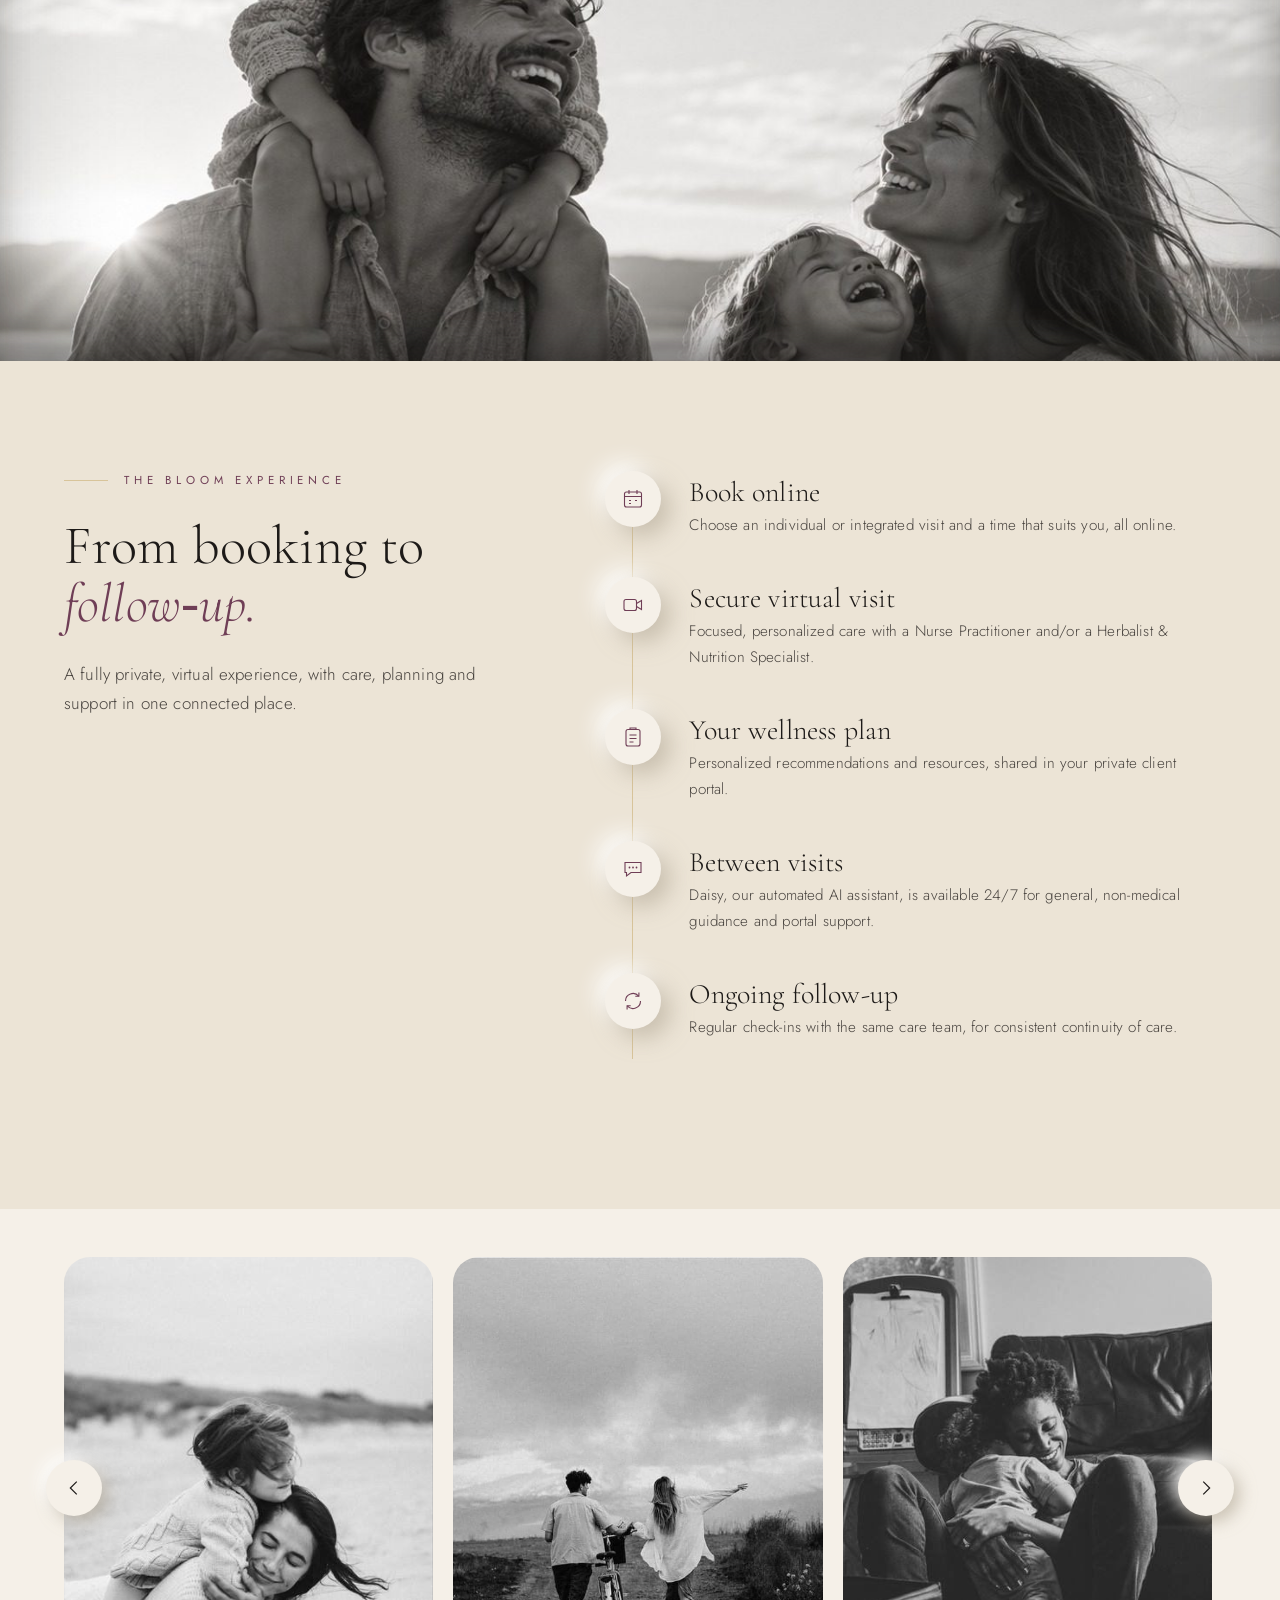
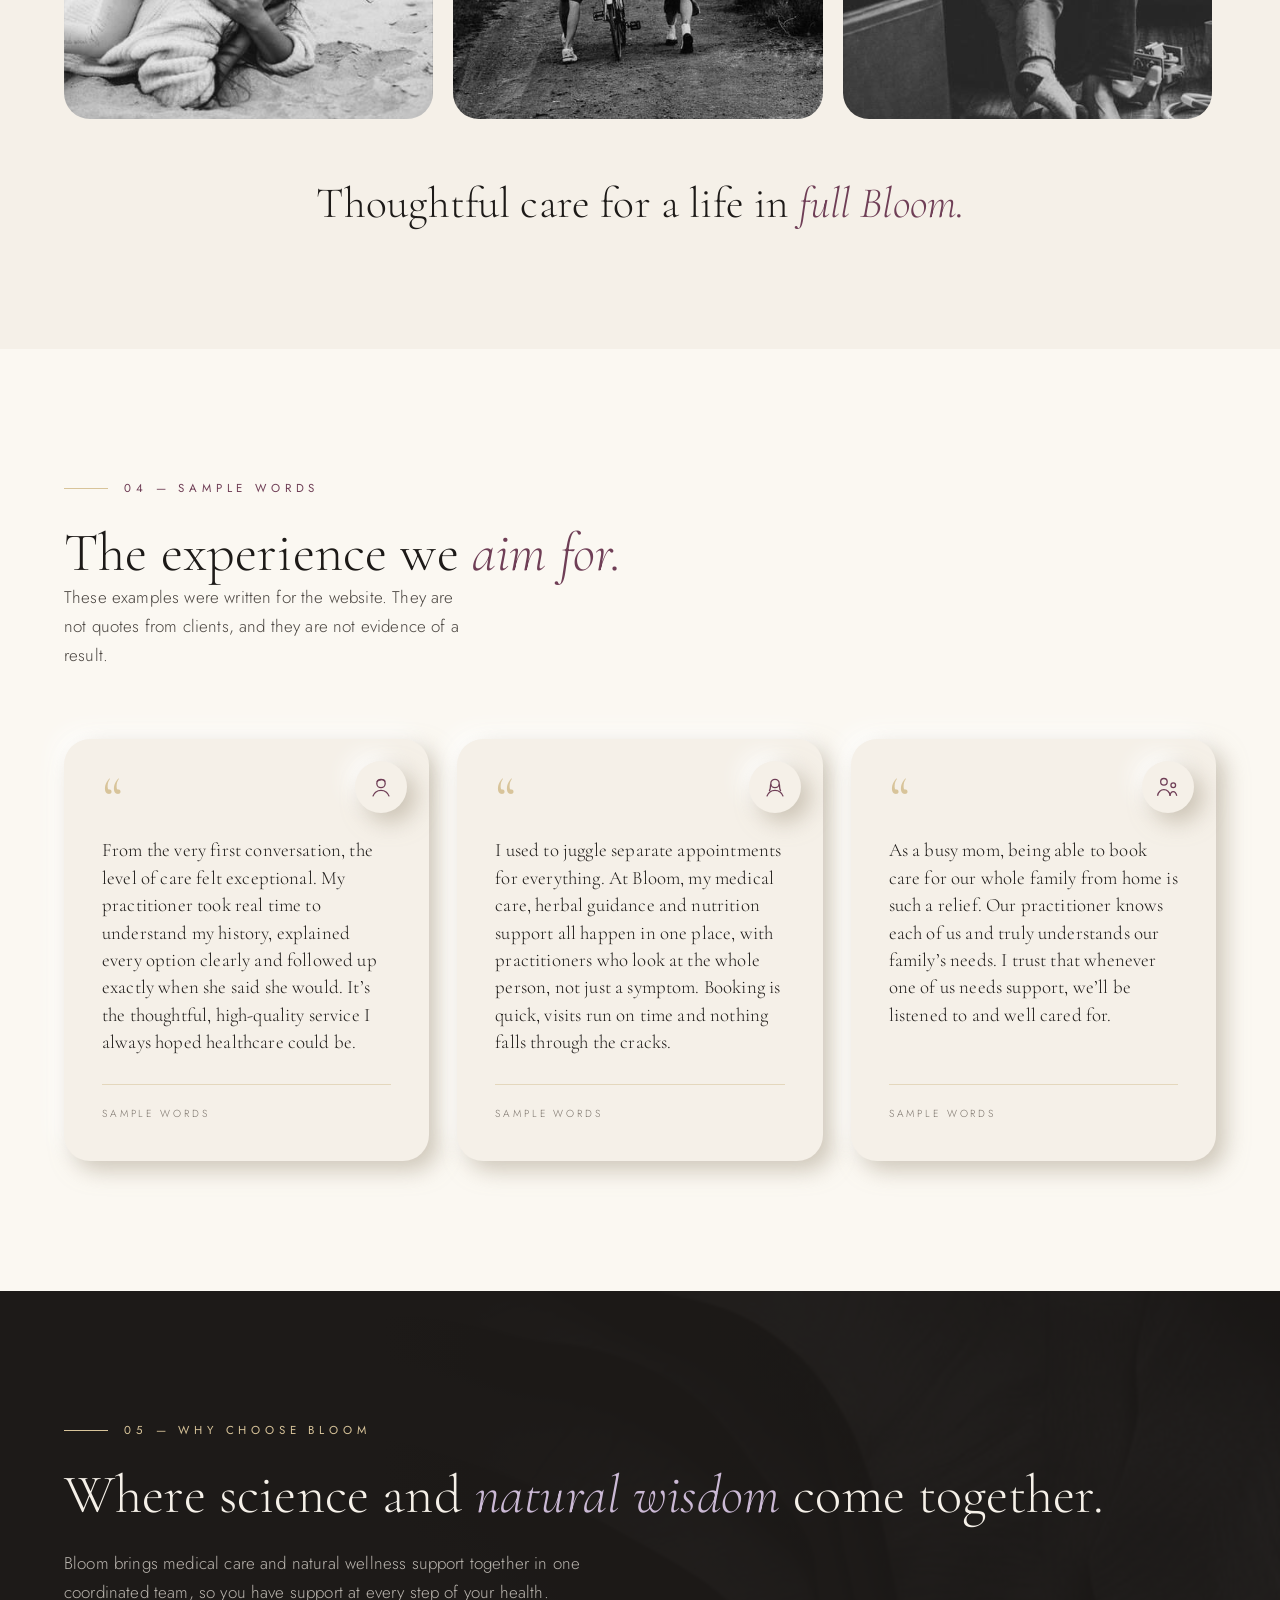
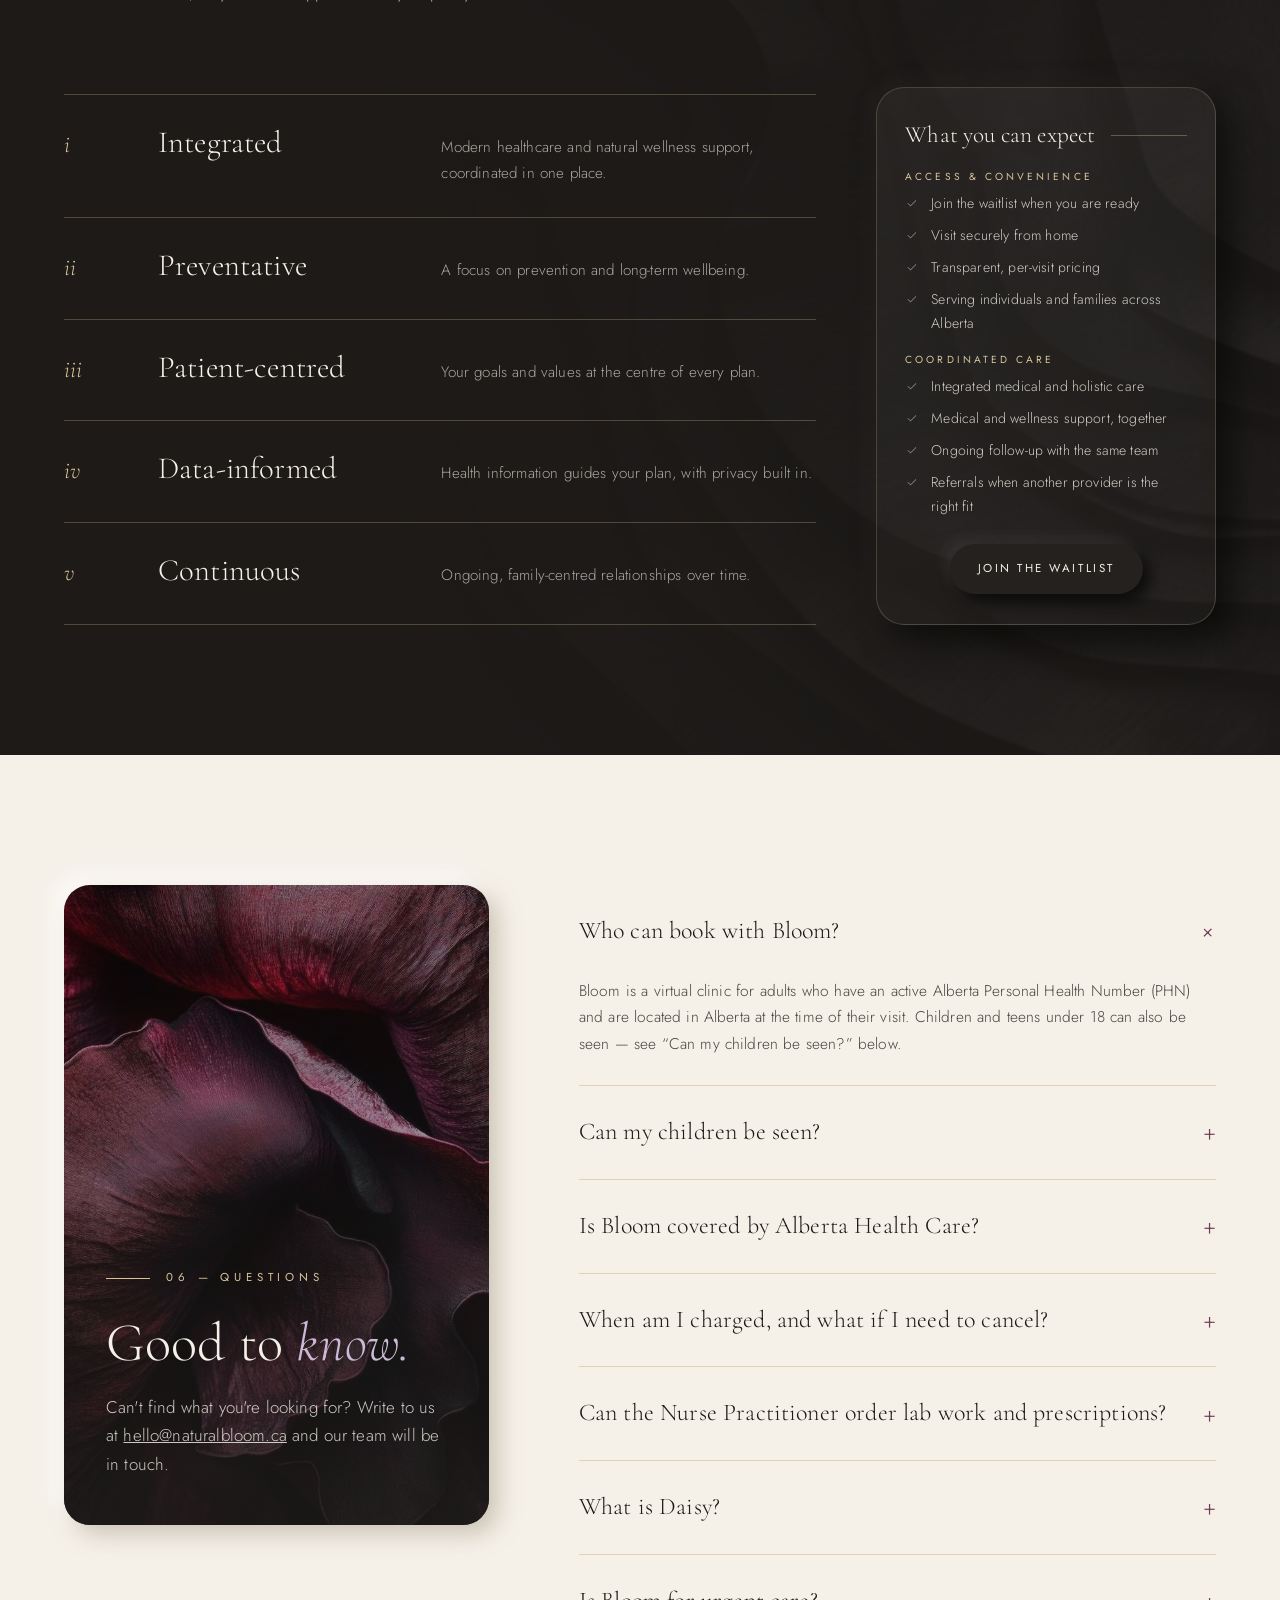
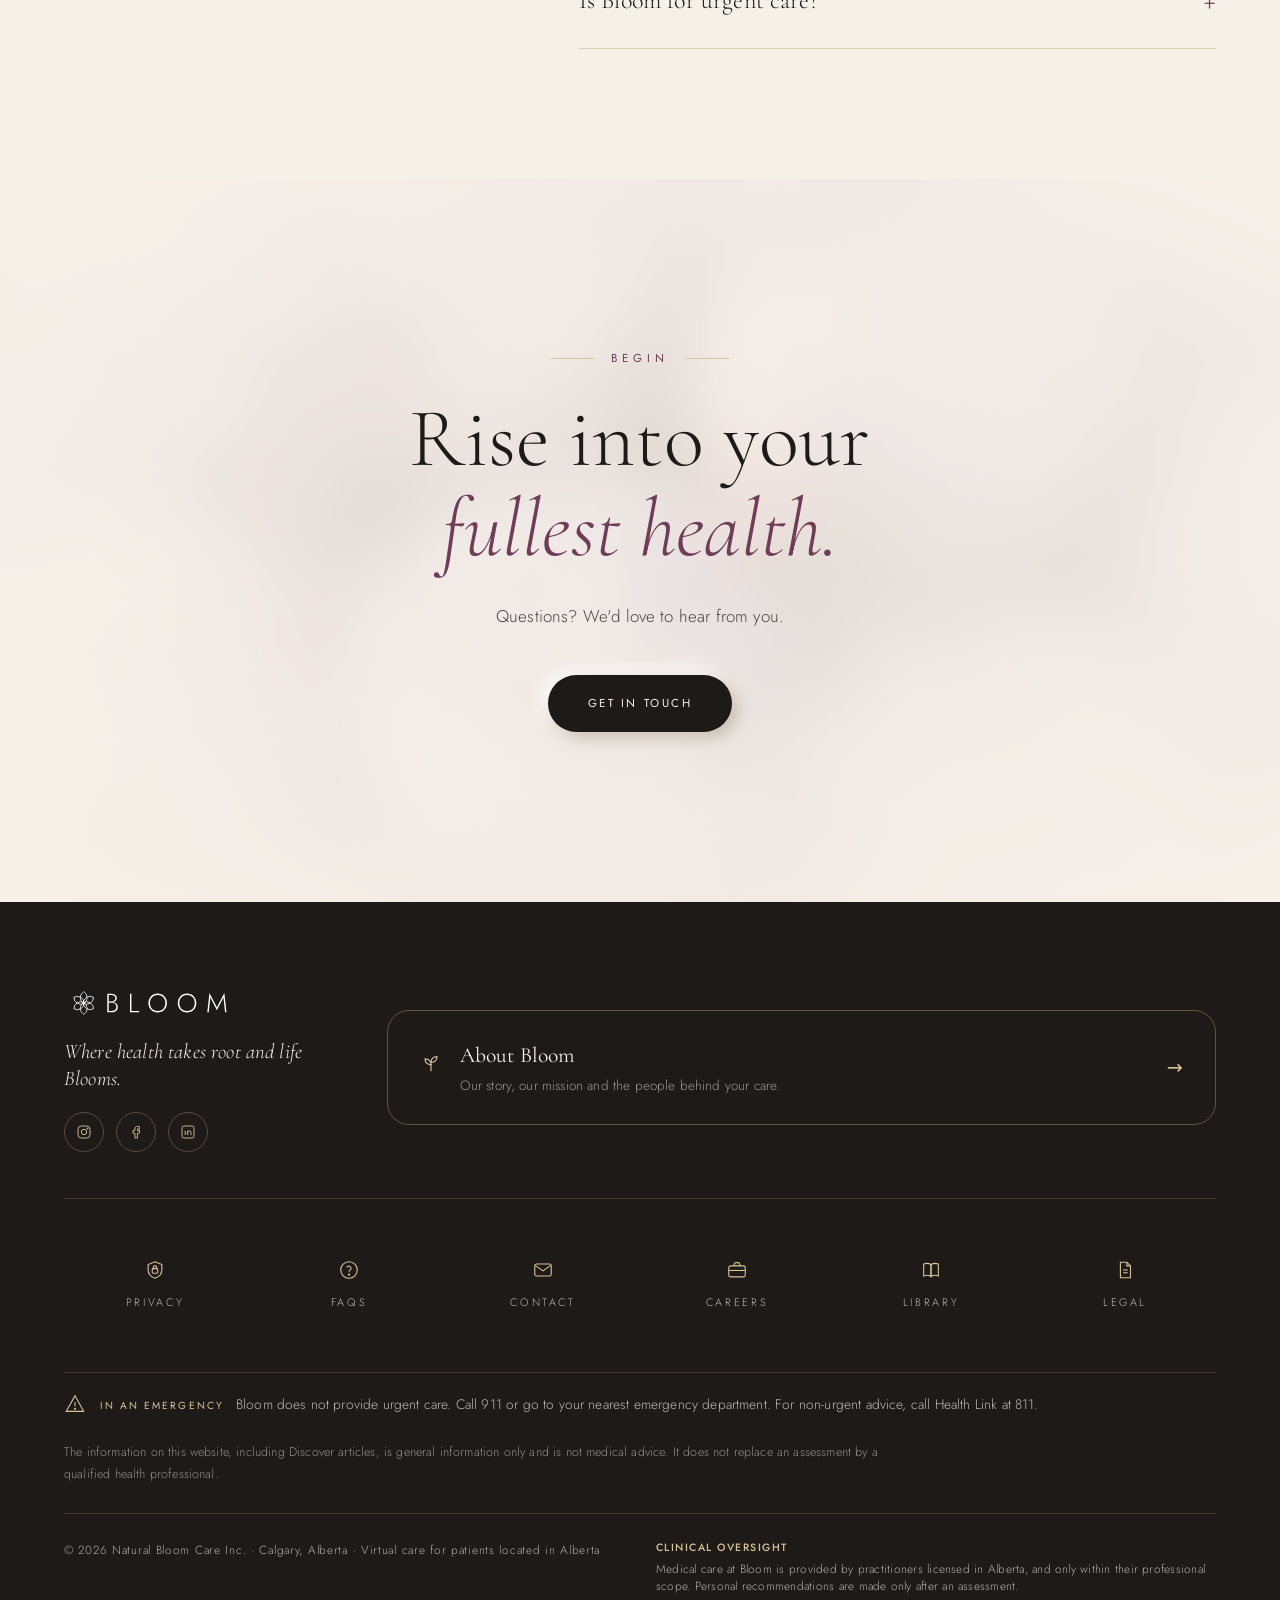
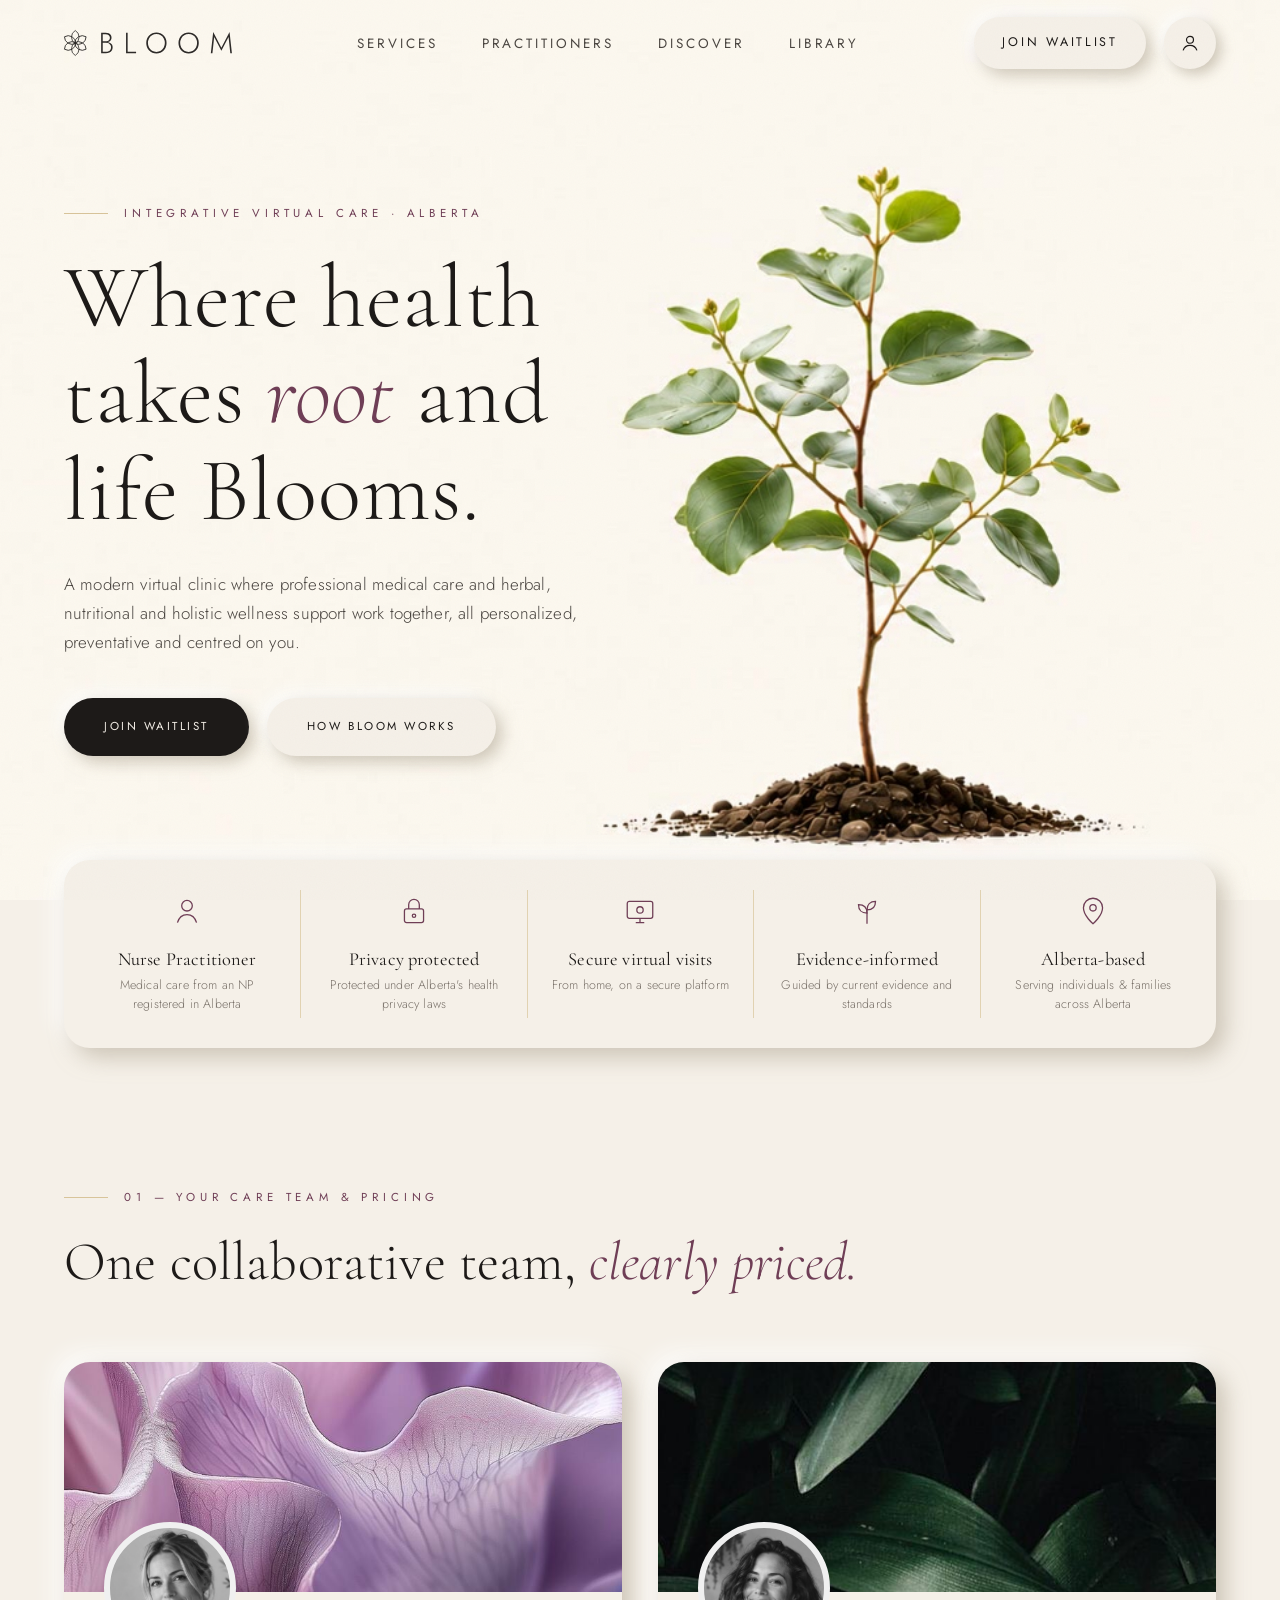
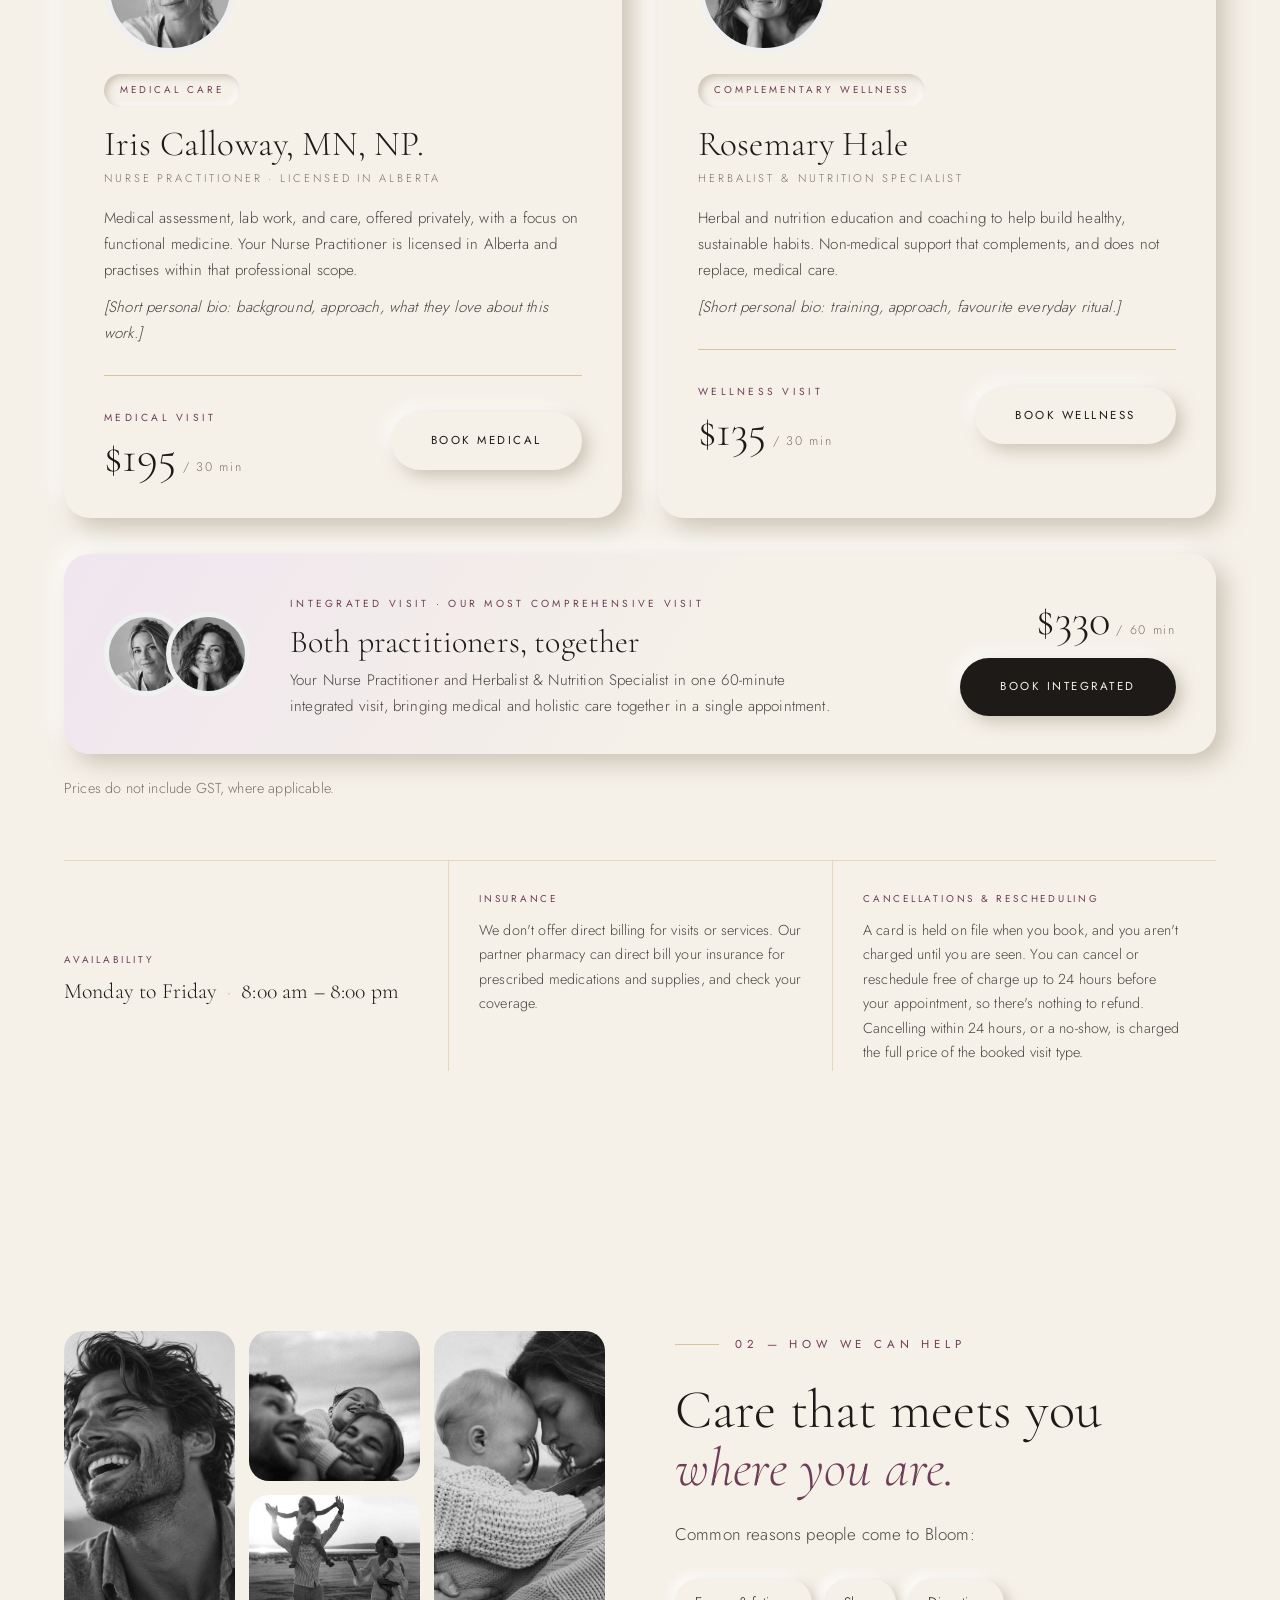
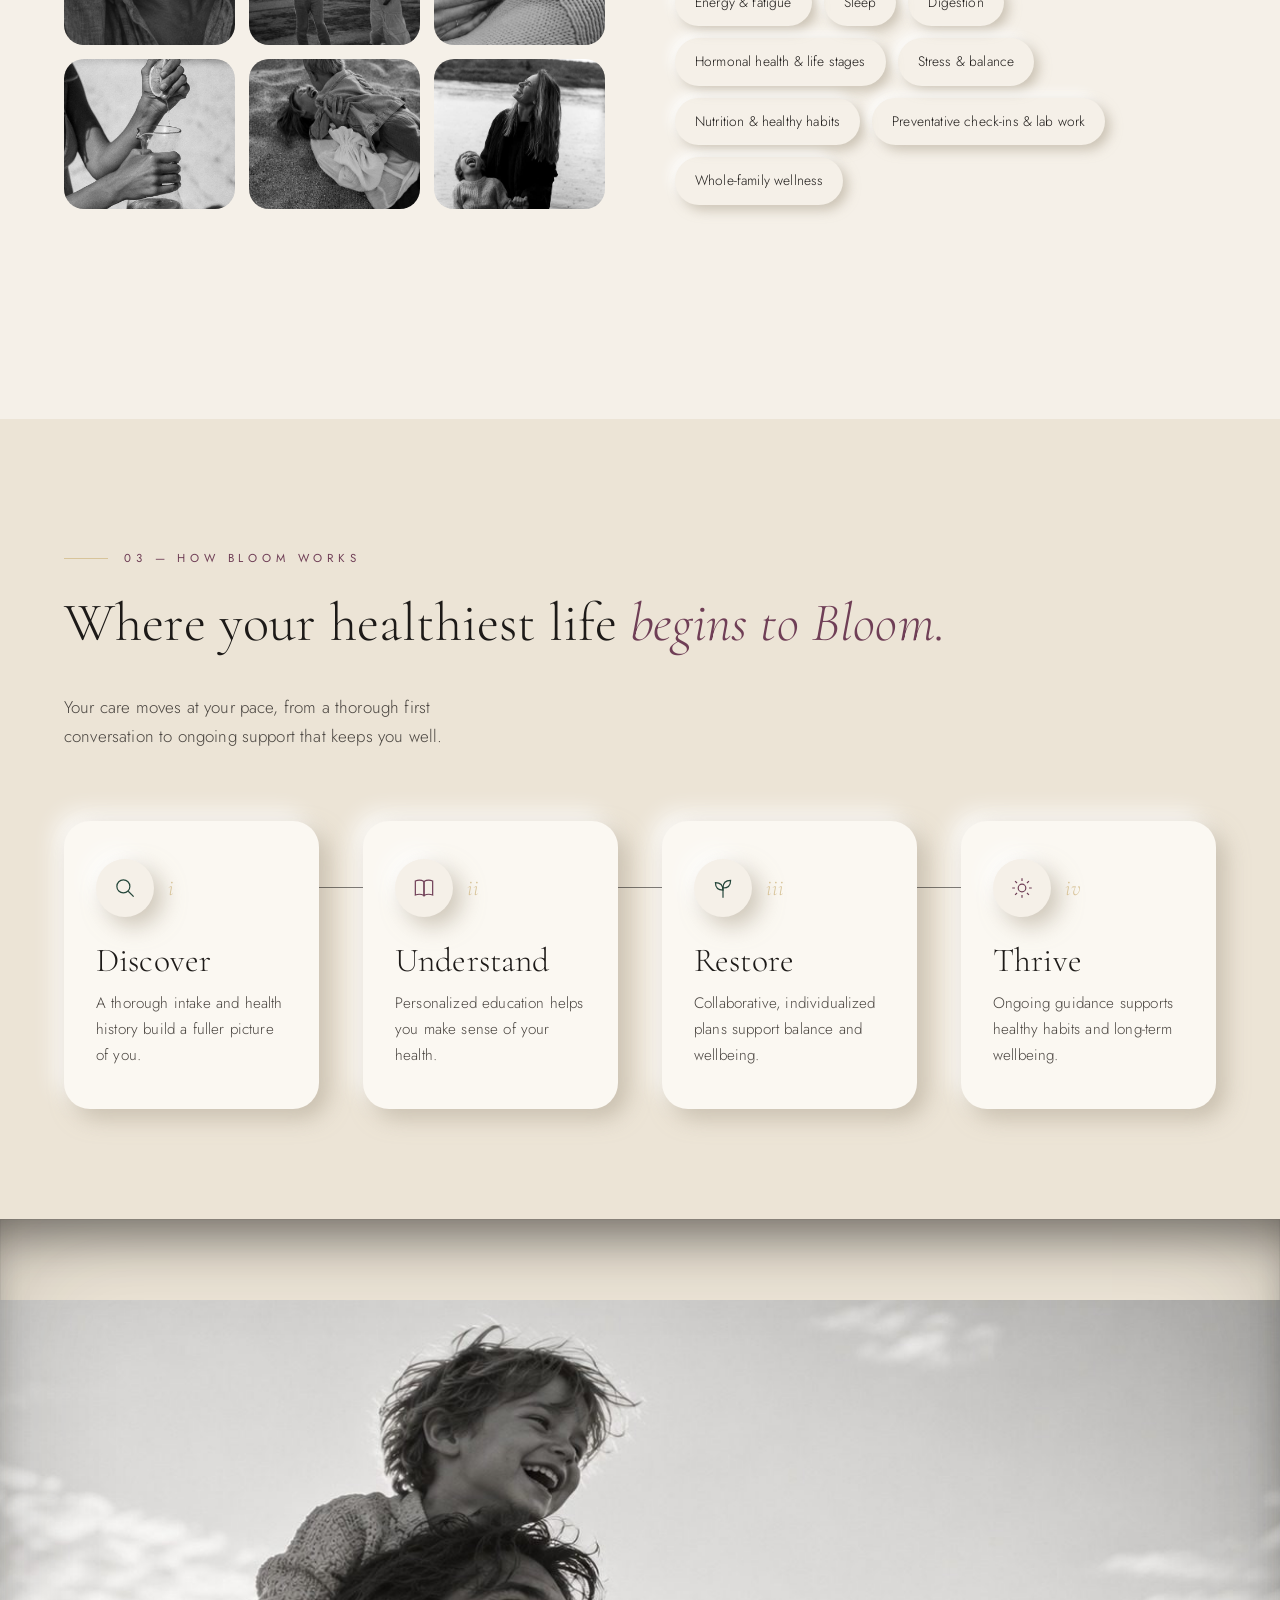
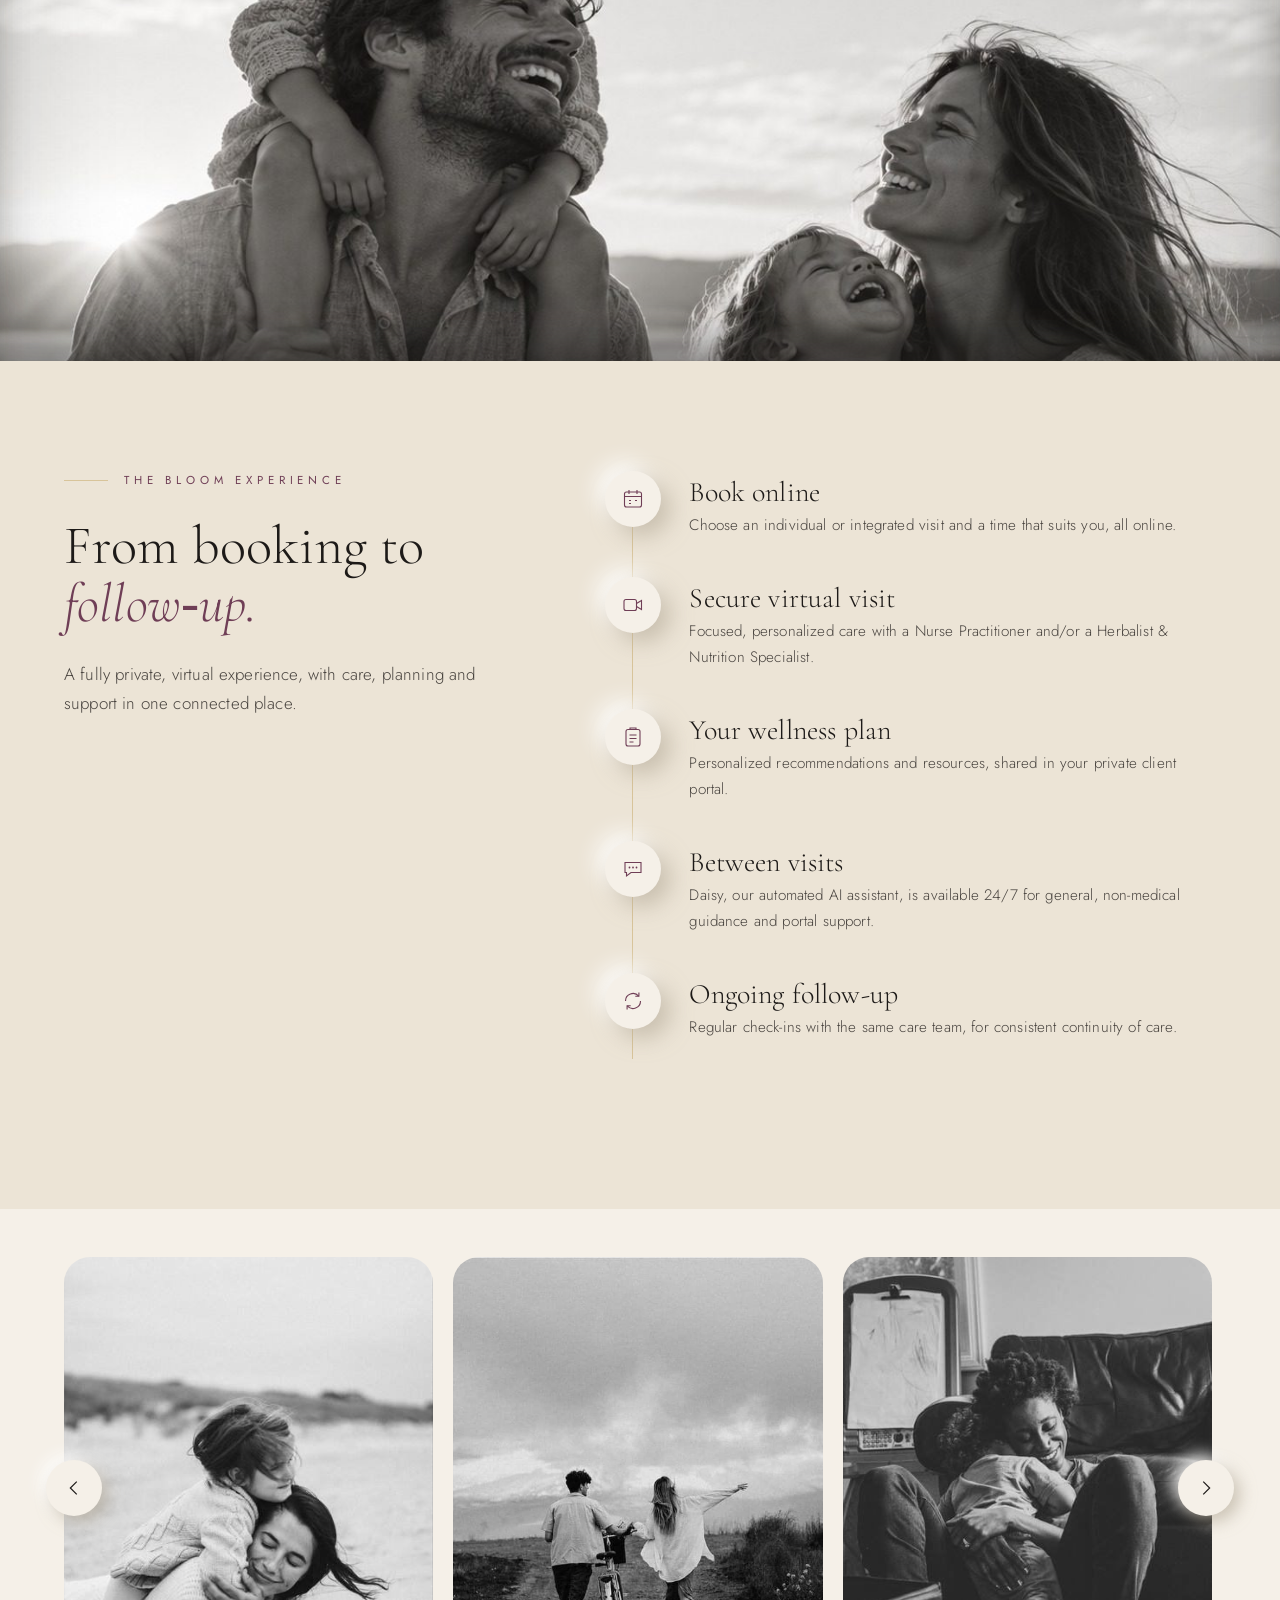
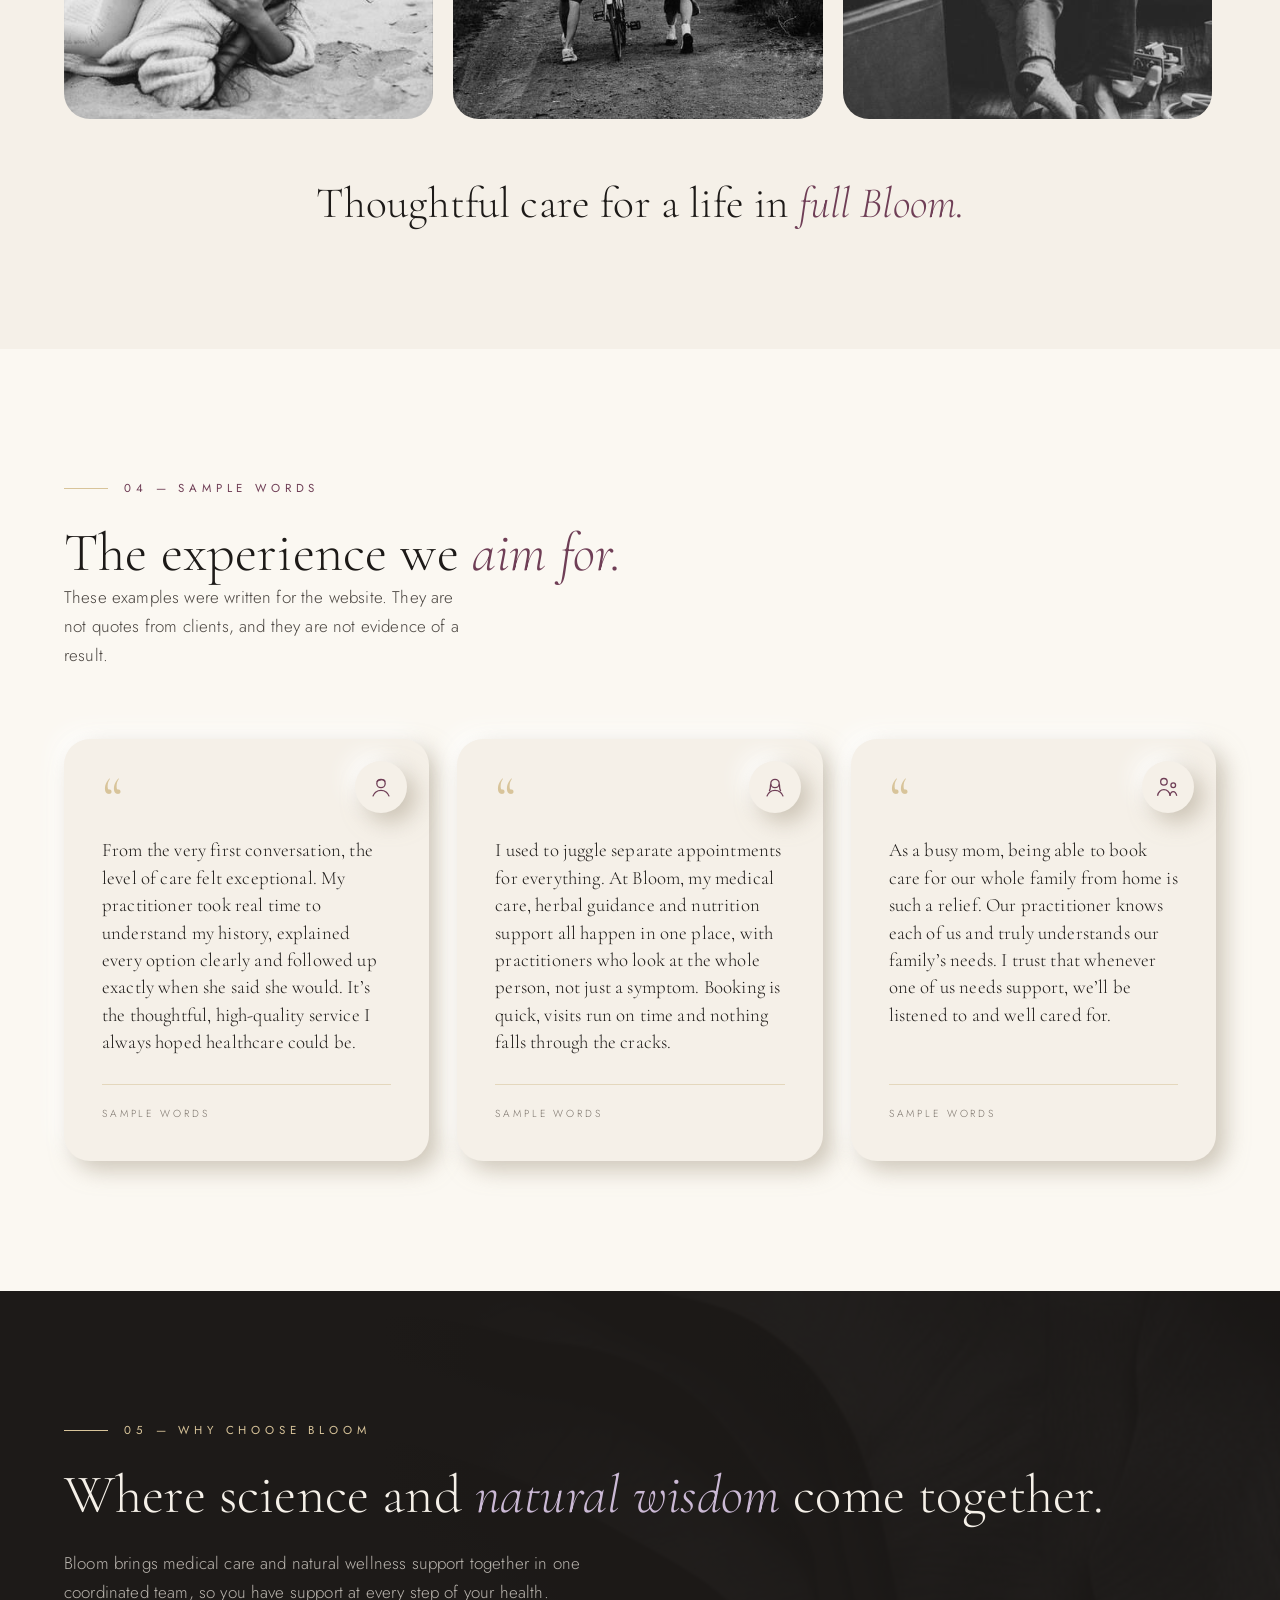
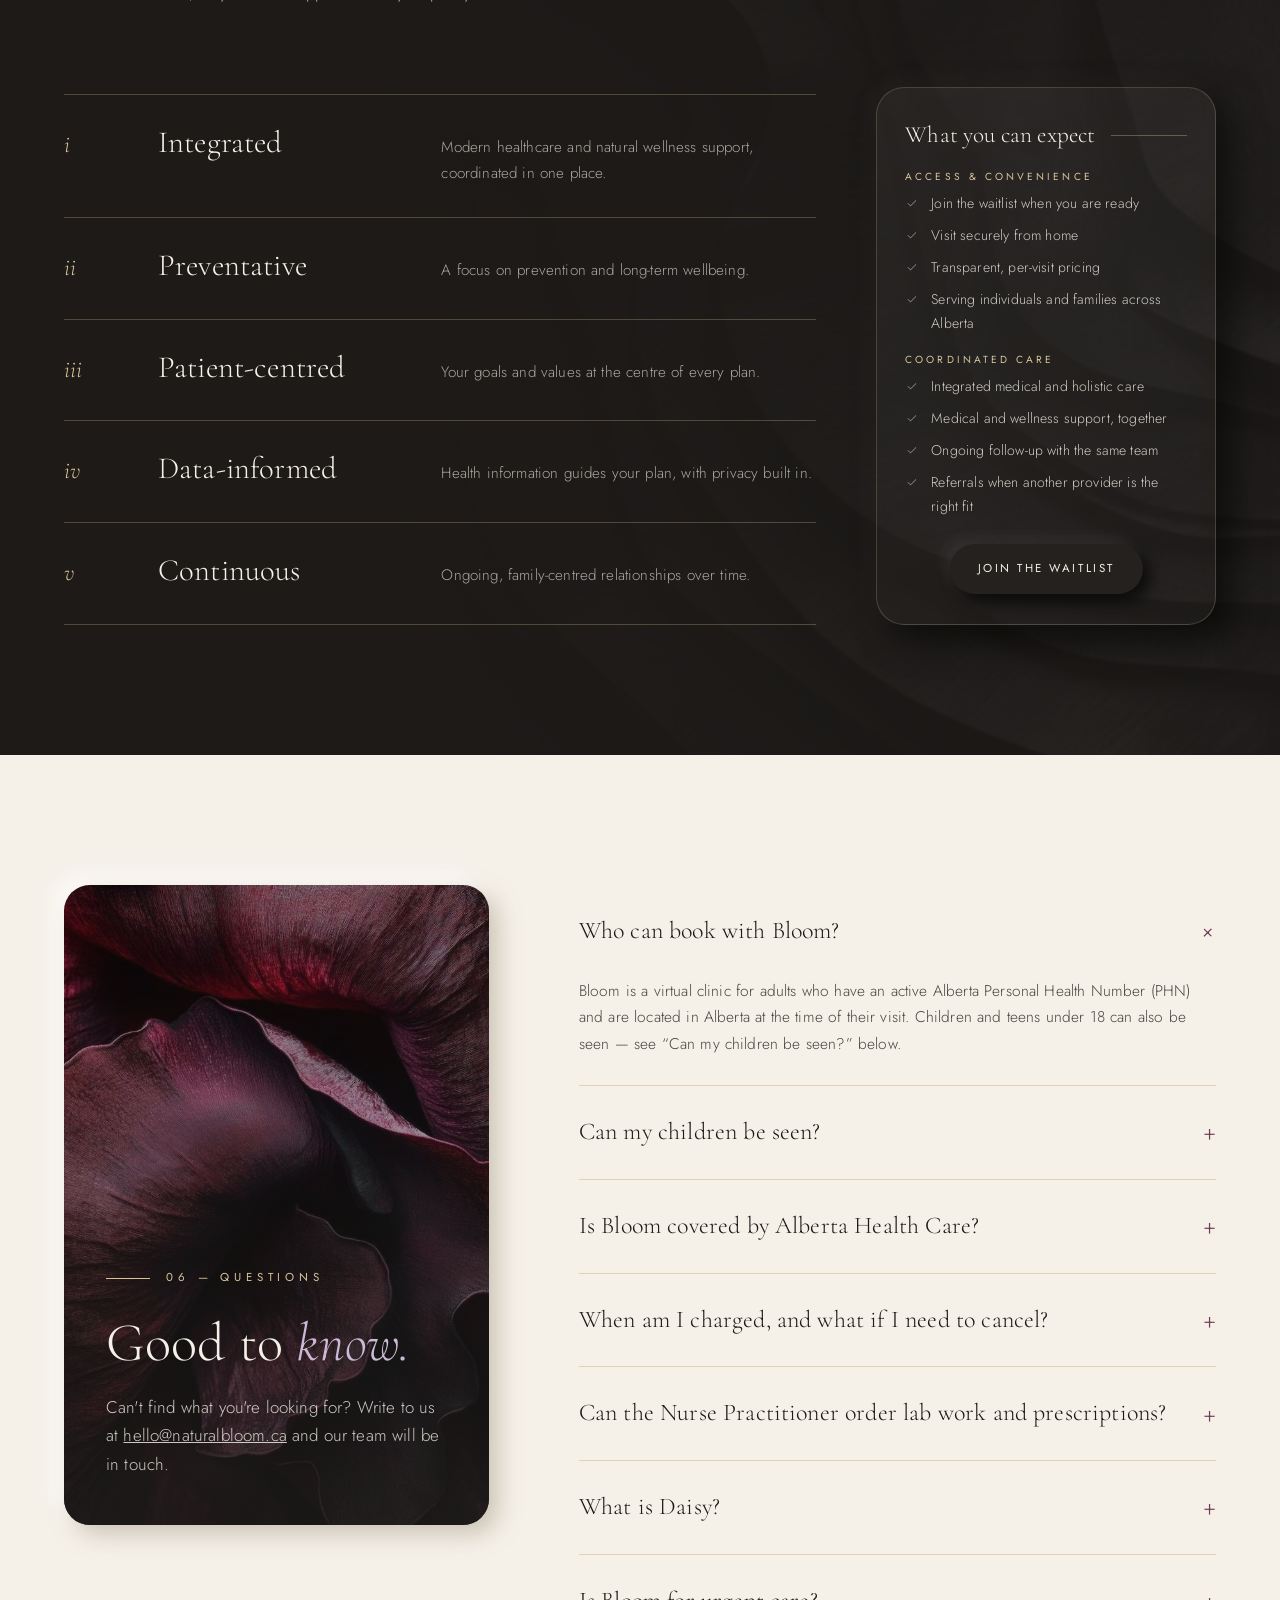
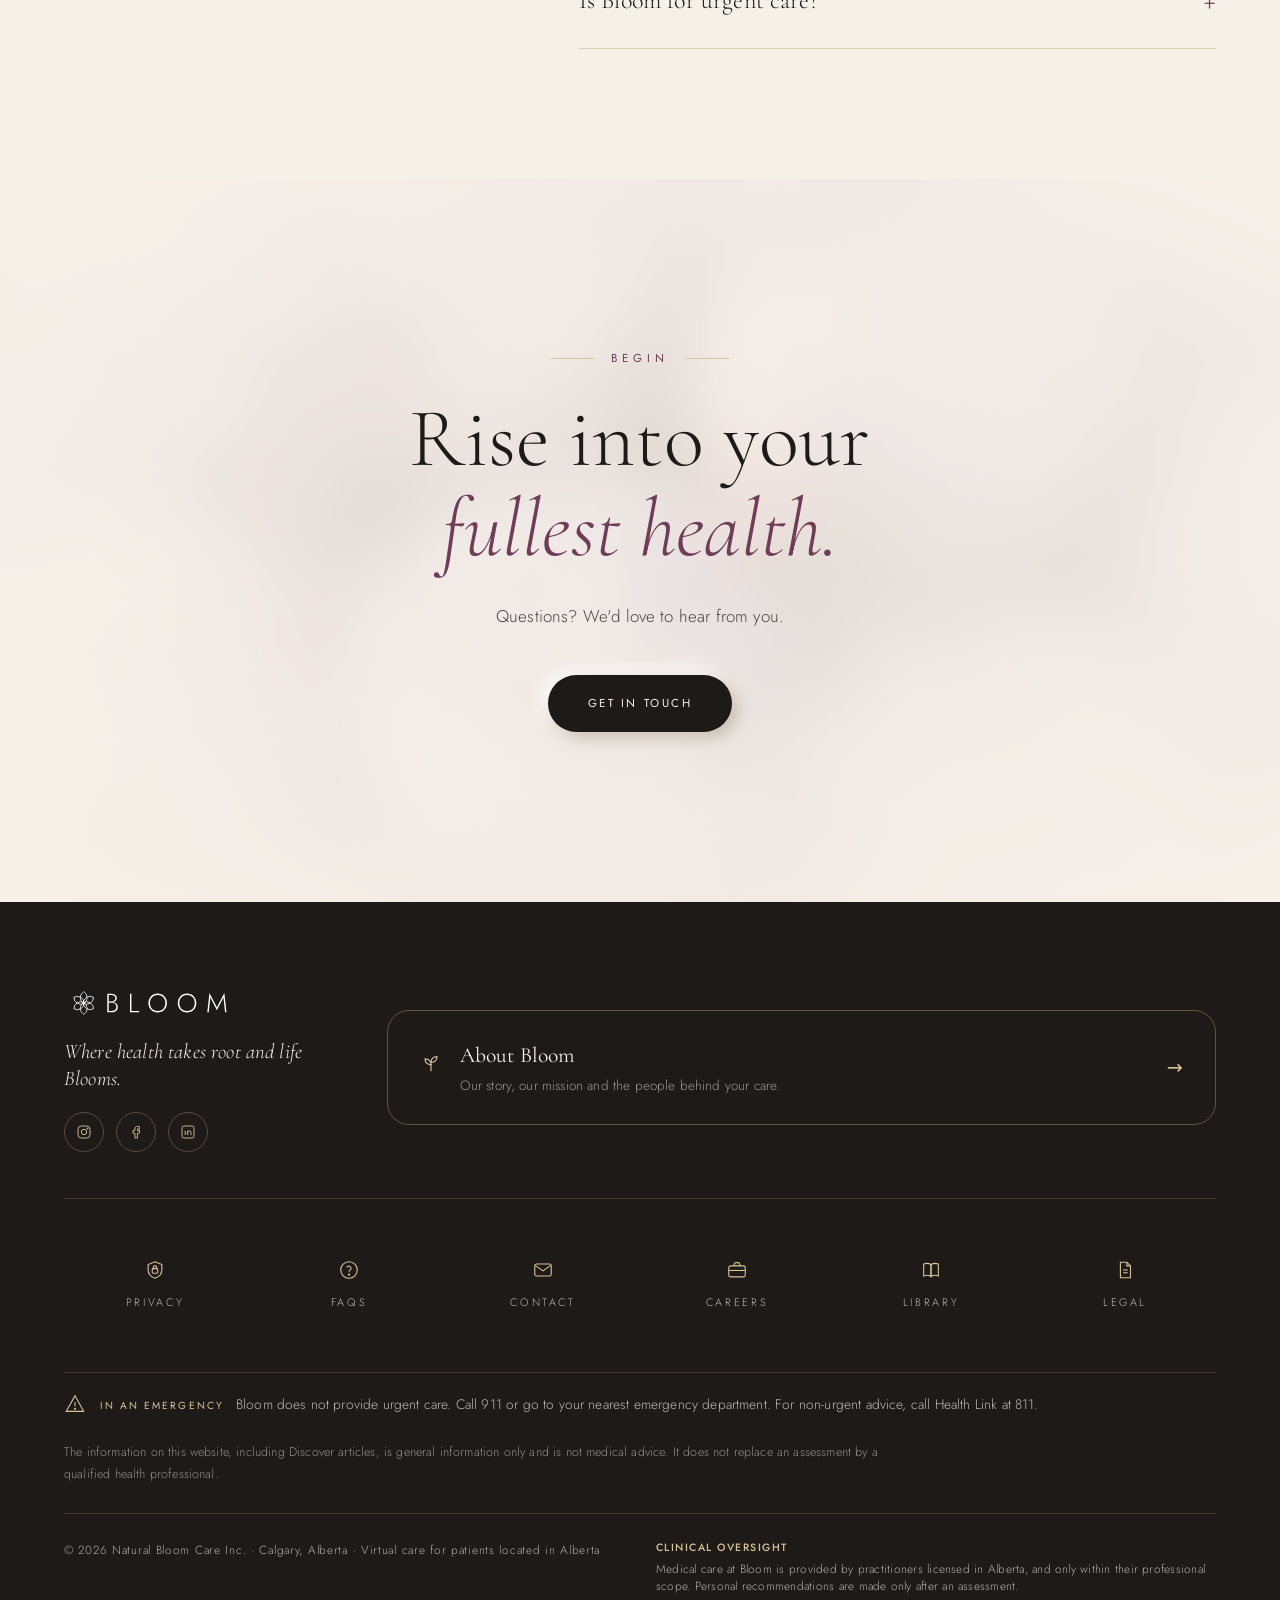
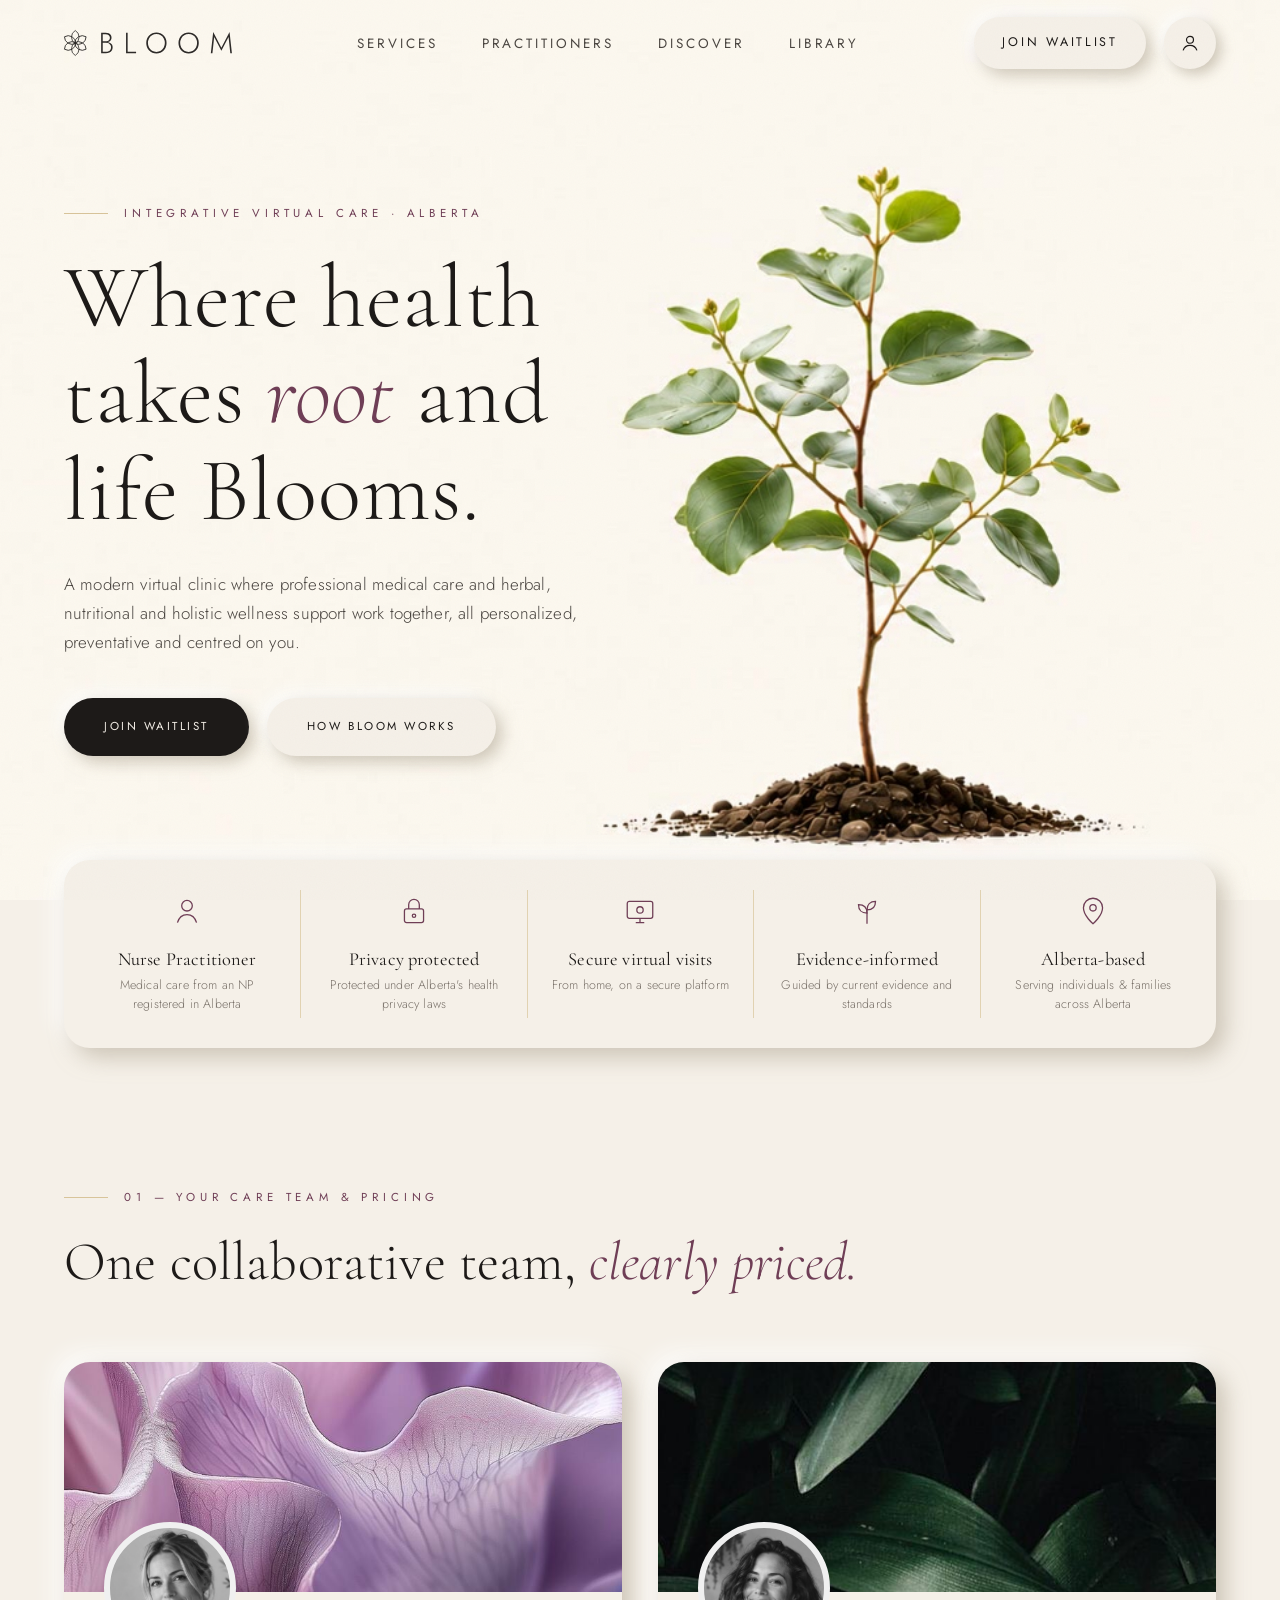
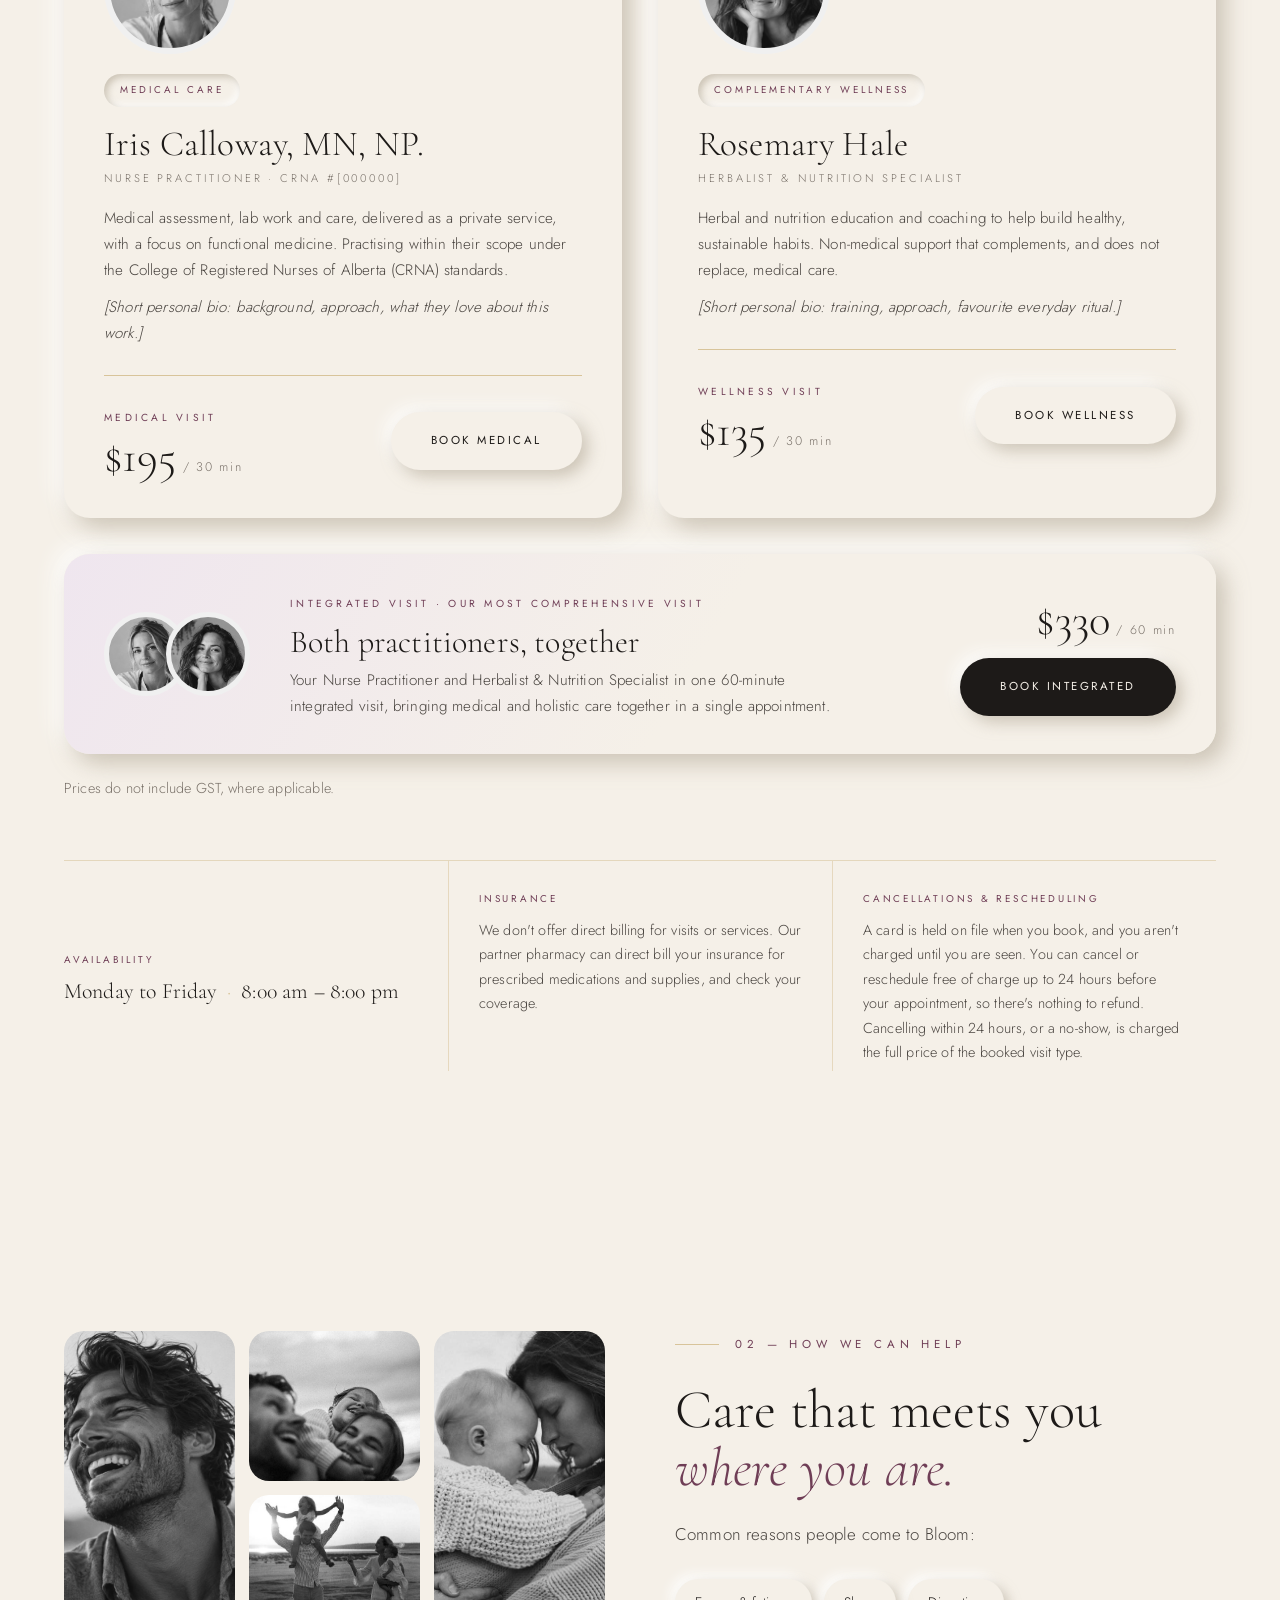
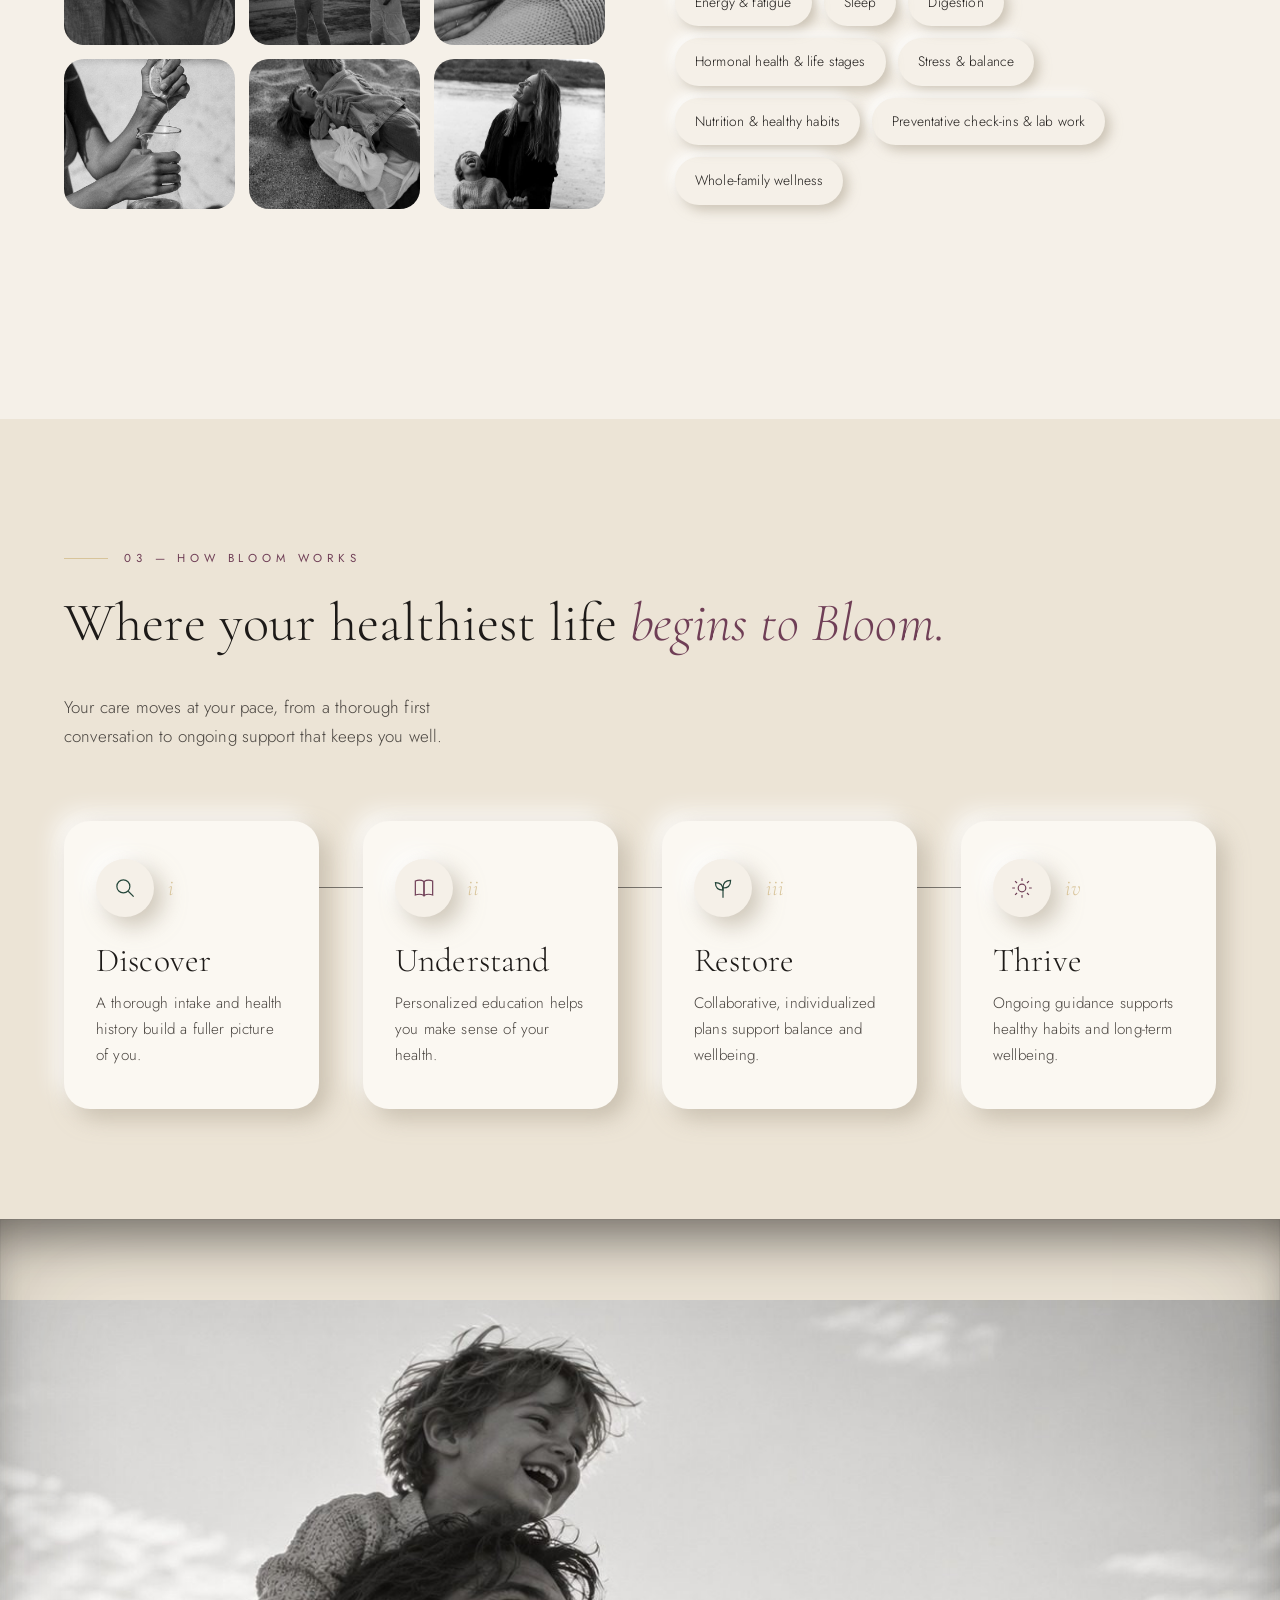
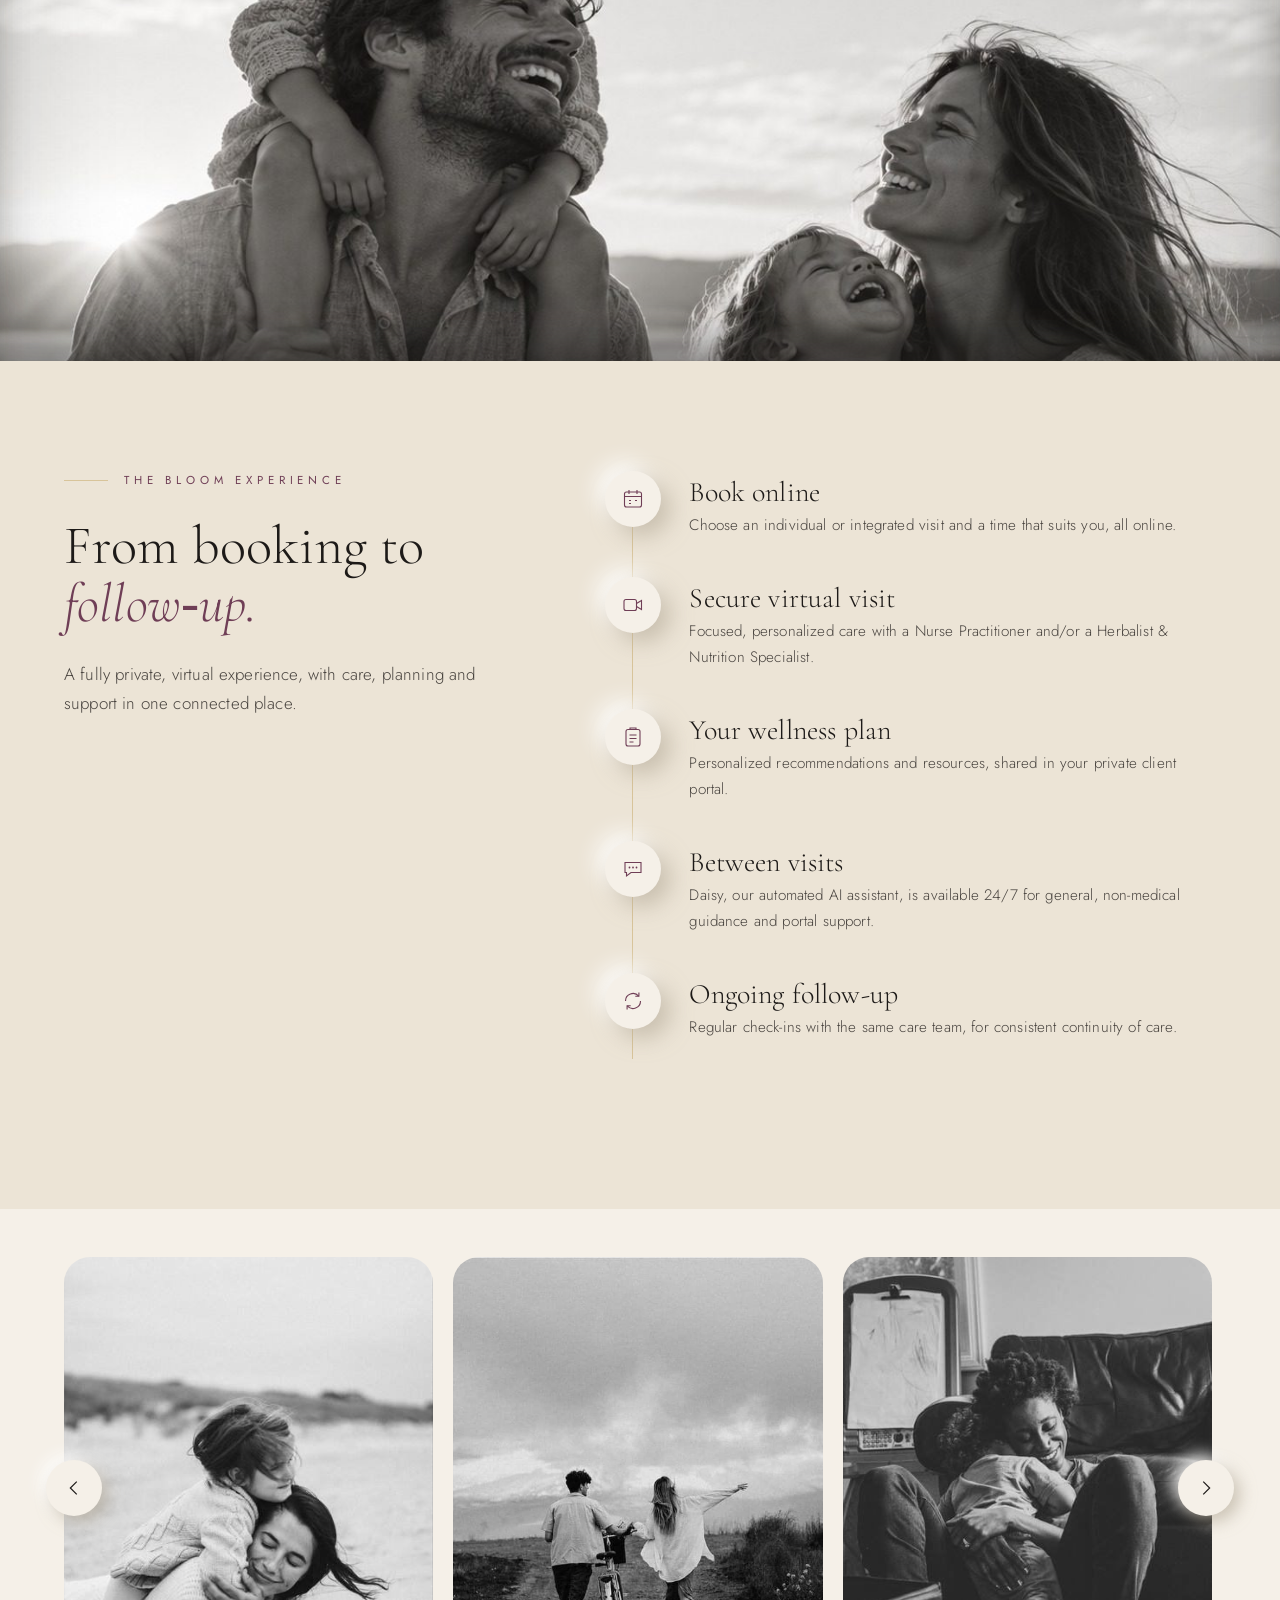
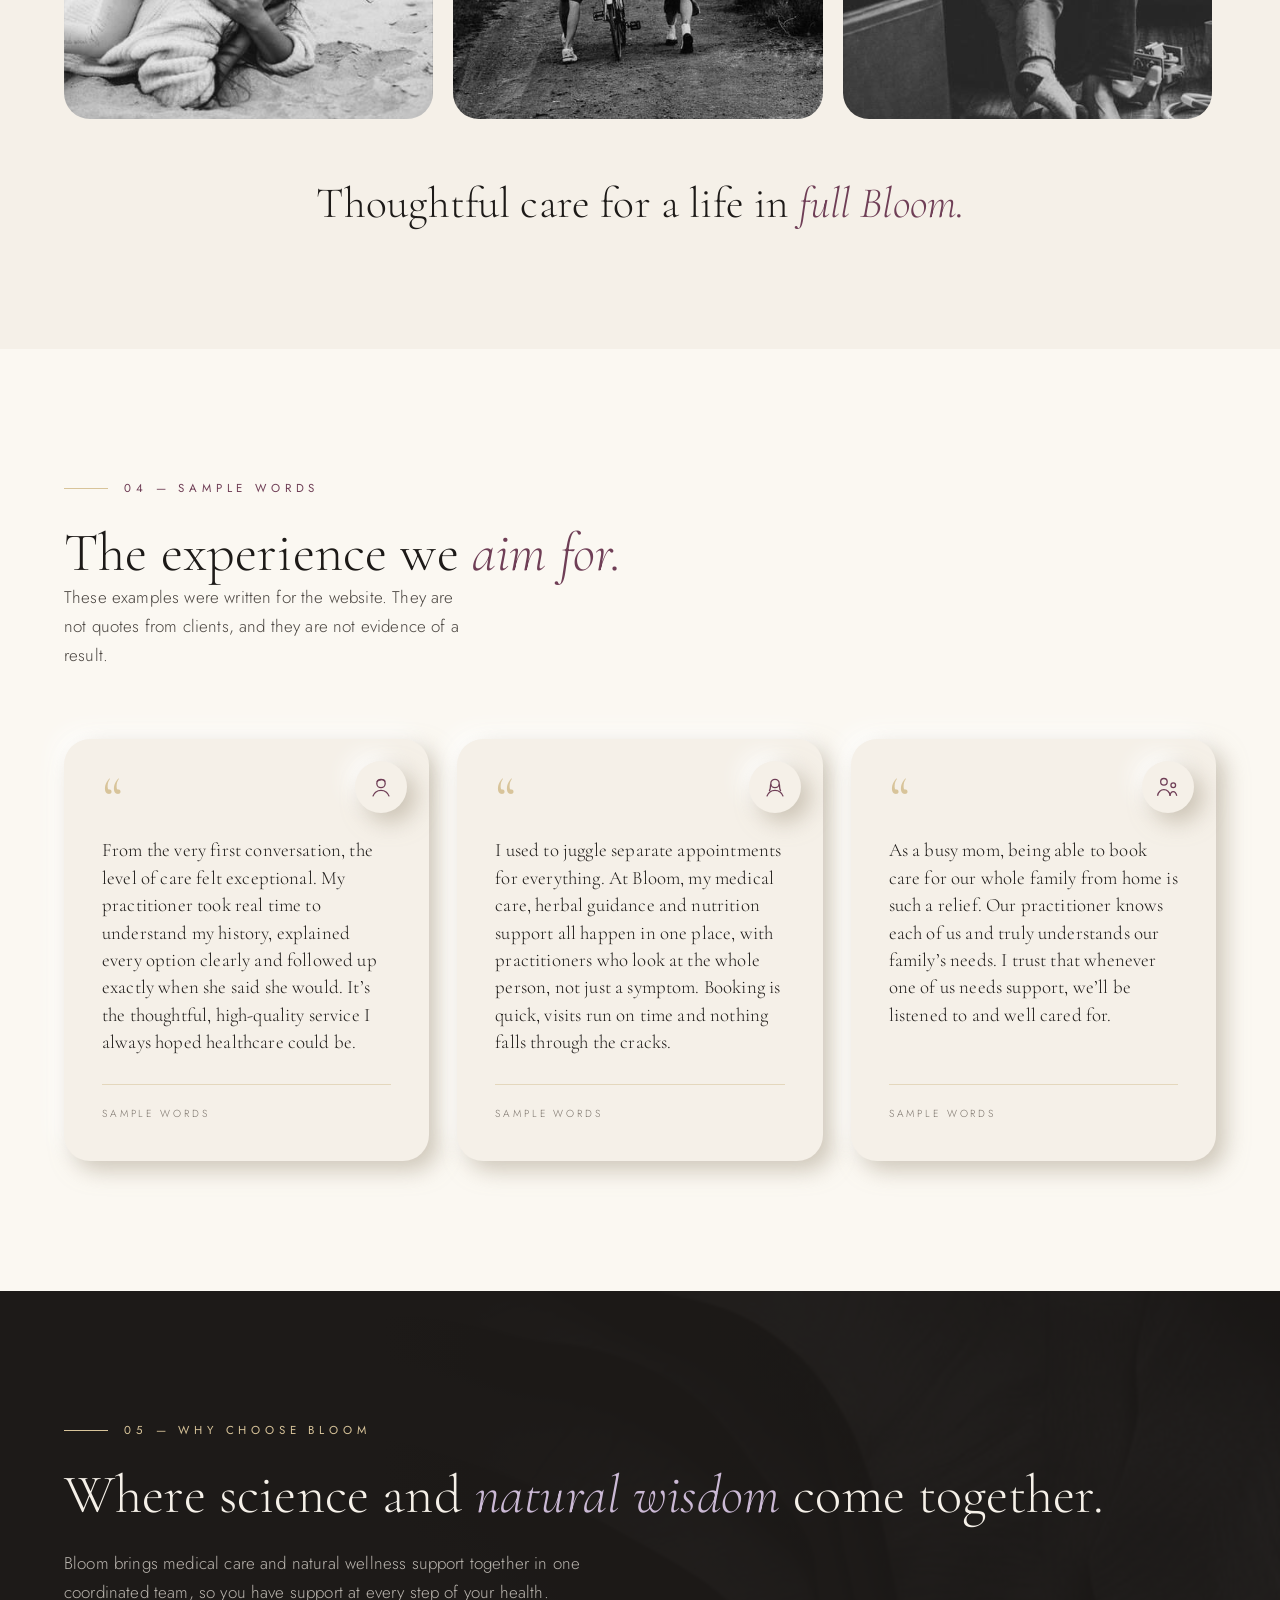
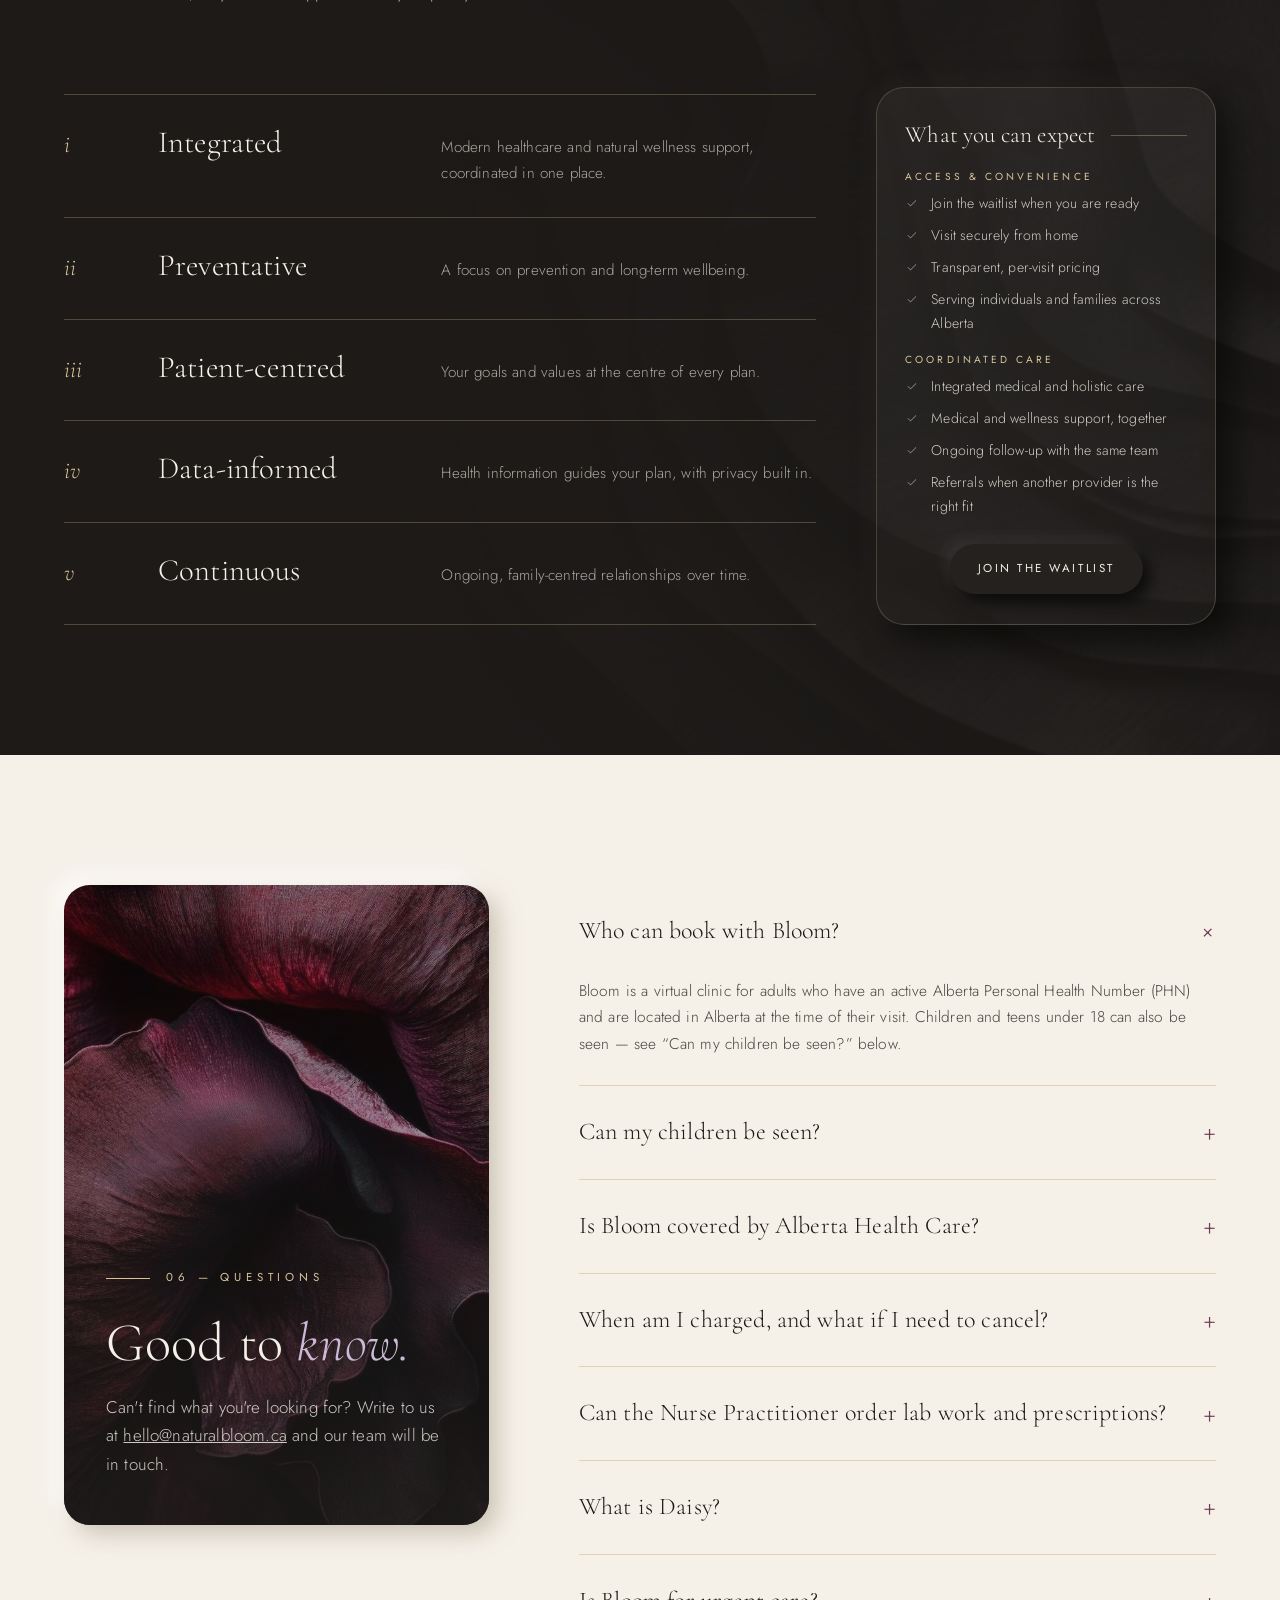
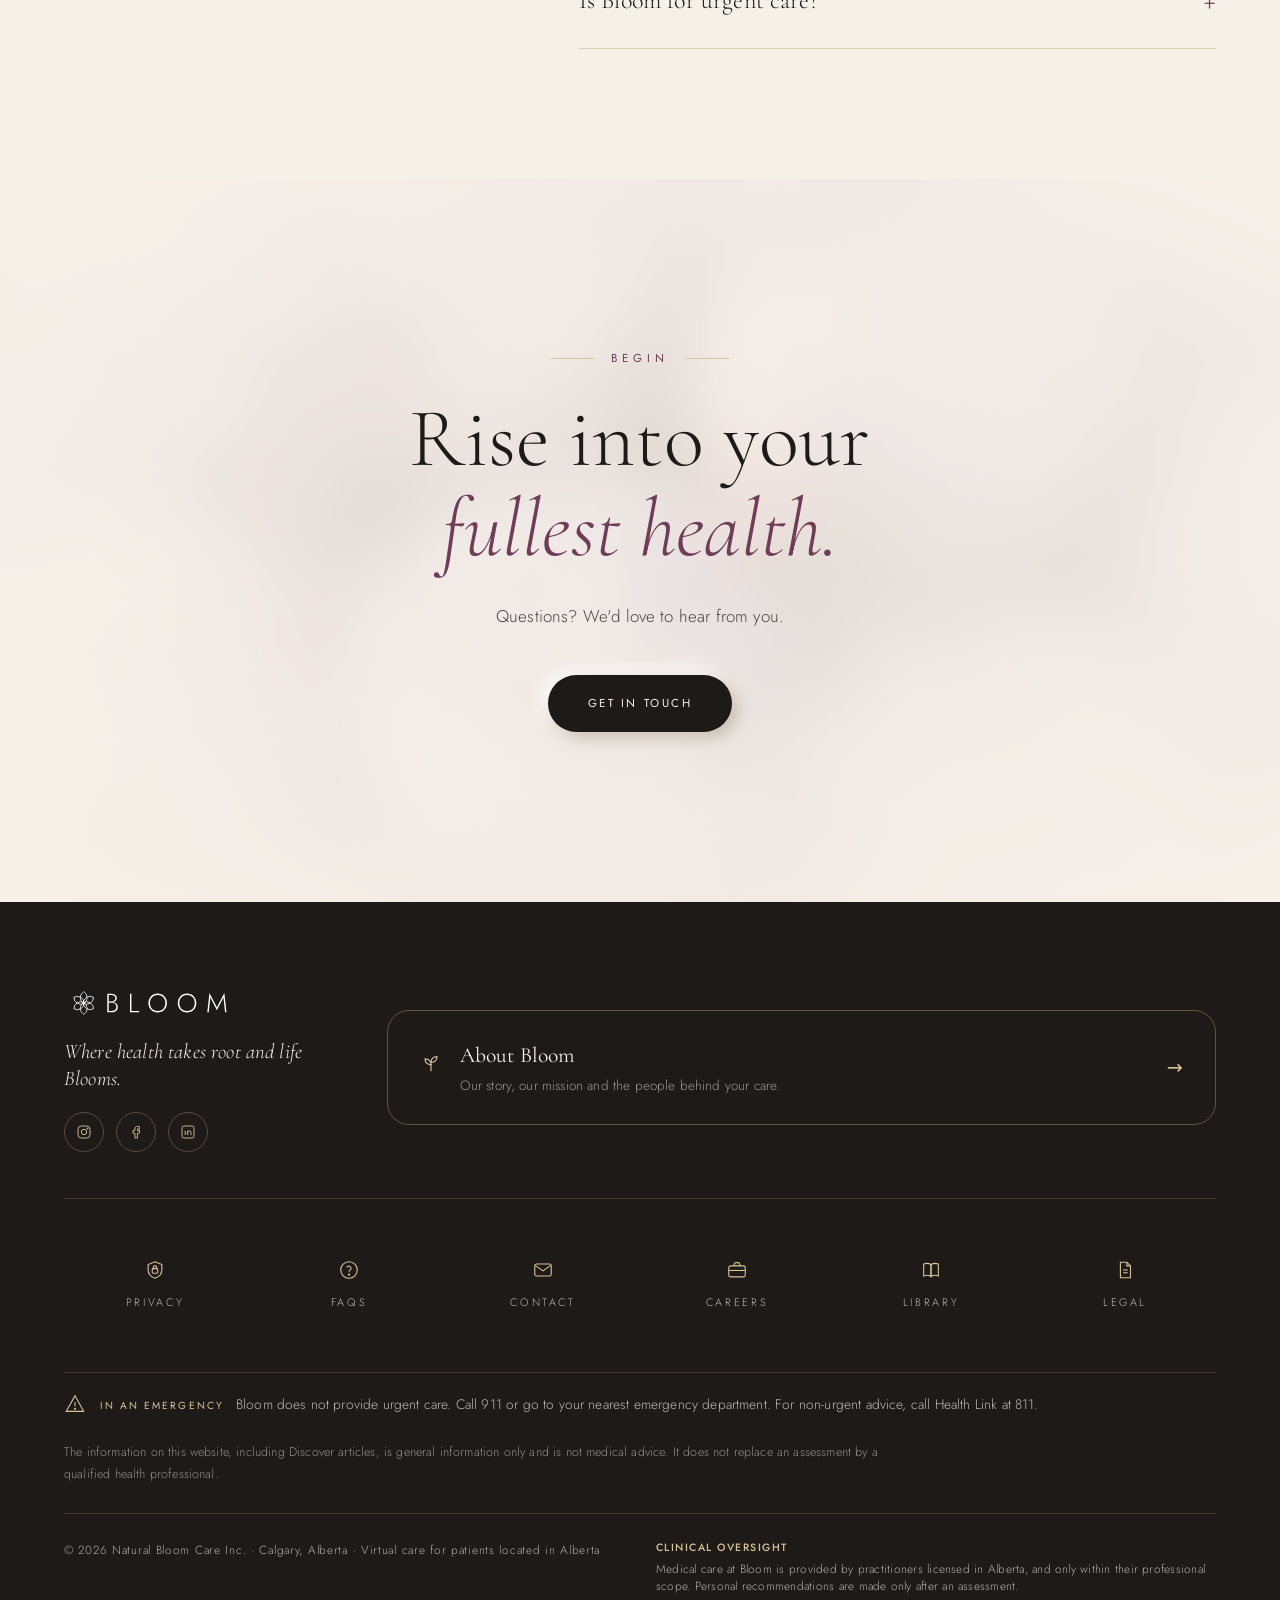
